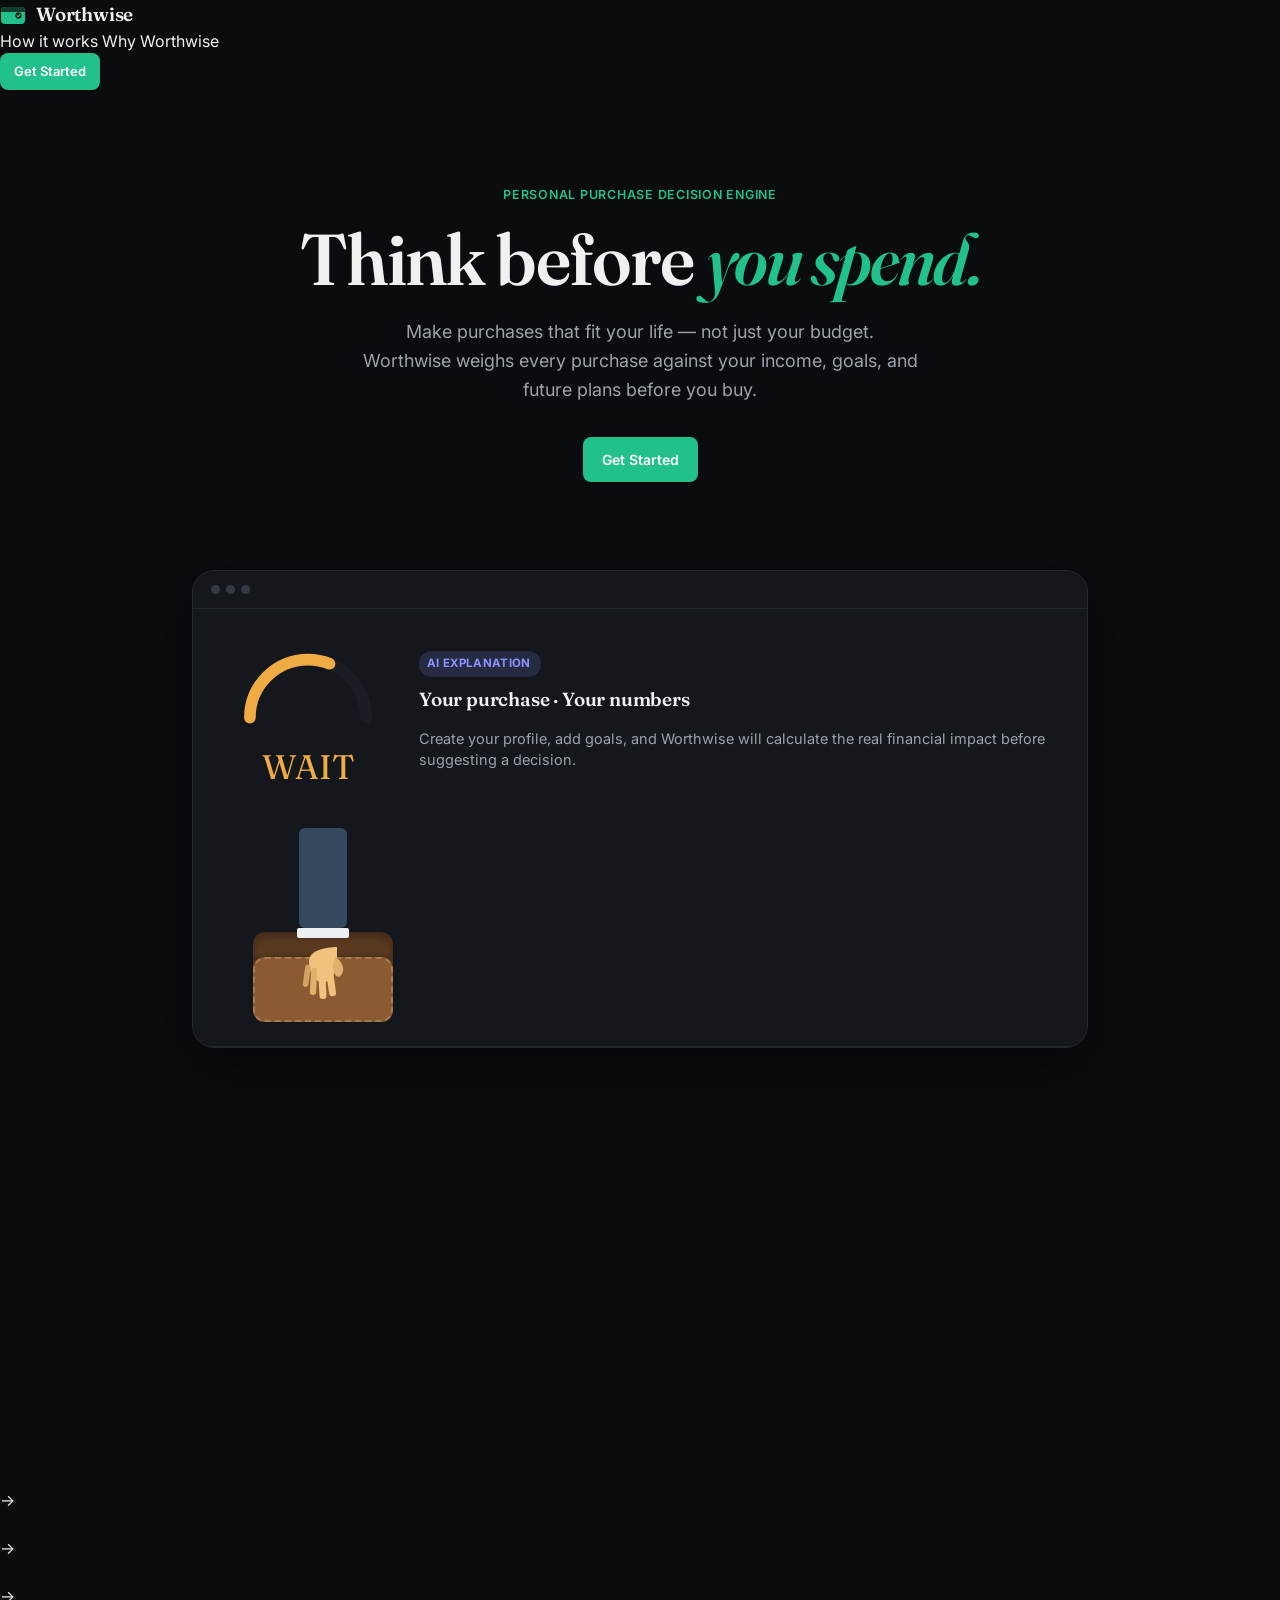
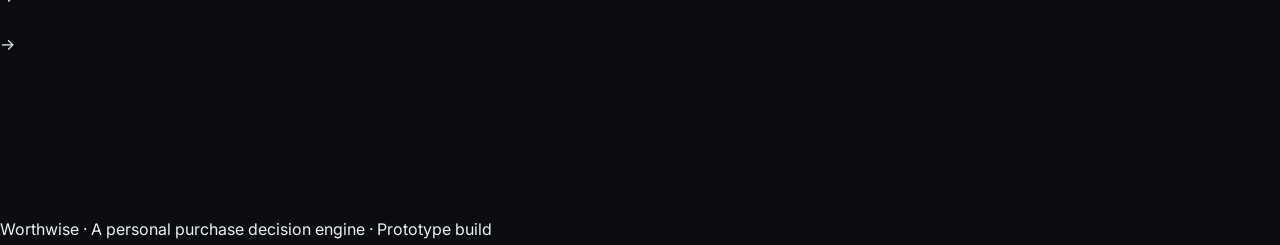
==== src/main/resources/static/index.html @ 76c102cd "Update print statement from 'Hello' to 'Goodbye'" ====
<!DOCTYPE html>
<html lang="en">
<head>
<meta charset="UTF-8">
<meta name="viewport" content="width=device-width, initial-scale=1.0">
<title>Worthwise — Think before you spend.</title>
<link rel="stylesheet" href="styles.css">
</head>
<body>

<!-- ===================== LANDING PAGE ===================== -->
<div id="view-landing">
<div class="aurora-bg"><div class="aurora-blob a1"></div><div class="aurora-blob a2"></div><div class="aurora-blob a3"></div></div>
<div class="landing-nav">
  <div class="logo">
    <svg width="26" height="26" viewBox="0 0 26 26" fill="none">
      <rect x="1" y="6" width="24" height="17" rx="4" fill="#22C08A"/>
      <path d="M1 10.5C1 8.01 3.01 6 5.5 6H21c2.21 0 4 1.79 4 4v1H1v-.5Z" fill="#0F3D2E"/>
      <circle cx="18.5" cy="14.5" r="3.1" fill="#0A0C0F"/>
      <path d="M17 14.6l1.1 1.1 2-2.2" stroke="#22C08A" stroke-width="1.3" stroke-linecap="round" stroke-linejoin="round" fill="none"/>
    </svg>
    <span class="logo-word">Worthwise</span>
  </div>
  <div class="links">
    <a href="javascript:void(0)" data-scroll-target="how">How it works</a>
    <a href="javascript:void(0)" data-scroll-target="value">Why Worthwise</a>
  </div>
  <a href="#/auth" class="btn btn-primary btn-sm btn-get-started">Get Started</a>
</div>

<section class="hero fade-up">
  <div class="eyebrow">Personal Purchase Decision Engine</div>
  <h1>Think before <em>you spend.</em></h1>
  <p class="lead">Make purchases that fit your life — not just your budget. Worthwise weighs every purchase against your income, goals, and future plans before you buy.</p>
  <div class="hero-ctas">
    <a href="#/auth" class="btn btn-primary btn-get-started">Get Started</a>
  </div>
</section>

<div class="hero-visual fade-up">
  <div class="hero-frame">
    <div class="bar"><span class="dot-b"></span><span class="dot-b"></span><span class="dot-b"></span></div>
    <div class="decision-preview">
      <div class="dial-wrap">
        <div id="landing-dial"></div>
        <div class="verdict">WAIT</div>
      </div>
      <div class="meta">
        <span class="badge-ai badge-ai">AI Explanation</span>
        <h3 class="mt-8">Your purchase · Your numbers</h3>
        <p class="muted" style="font-size:14.5px;">Create your profile, add goals, and Worthwise will calculate the real financial impact before suggesting a decision.</p>
      </div>
    </div>

    <!-- ===== Eye-catching wallet/money animation block ===== -->
    <div class="wallet-anim-module">
      <div class="wallet-container">
        <div class="wallet-back"></div>
        <div class="money-note">
          <span class="note-text">₹500</span>
        </div>
        <div class="wallet-front"></div>
      </div>

      <div class="human-arm">
        <div class="sleeve"></div>
        <div class="cuff"></div>
        <svg class="hand-svg" viewBox="0 0 100 100" fill="none" xmlns="http://www.w3.org/2000/svg">
          <path d="M30 10 C30 10, 70 10, 70 30 C70 45, 65 55, 55 60 C45 65, 30 50, 30 30 Z" fill="#f1c27d"/>
          <path d="M32 25 C20 32, 18 45, 26 52 C32 55, 36 45, 36 35 Z" fill="#e0b06c"/>
          <rect x="36" y="42" width="10" height="38" rx="5" fill="#f1c27d" transform="rotate(8 36 42)"/>
          <rect x="47" y="42" width="10" height="42" rx="5" fill="#f1c27d" transform="rotate(3 47 42)"/>
          <rect x="58" y="40" width="9" height="39" rx="4.5" fill="#e0b06c" transform="rotate(-3 58 40)"/>
          <rect x="67" y="36" width="8" height="32" rx="4" fill="#d4a360" transform="rotate(-8 67 36)"/>
        </svg>
      </div>

      <div class="alert-popup popup-stop">
        <h2>Stop! 🛑</h2>
        <p>It can destroy your savings.</p>
      </div>

      <div class="alert-popup popup-allow">
        <h2>Approved! 🎉</h2>
        <p>Yes, you can take it.</p>
      </div>
    </div>

  </div>
</div>

<section class="value-strip" id="value">
  <div class="item reveal">
    <div class="n">Affordability</div>
    <h3>Beyond your bank balance</h3>
    <p>Worthwise checks cash flow, savings buffer, and existing commitments — not just whether the money is sitting in your account today.</p>
  </div>
  <div class="item reveal">
    <div class="n">Goal impact</div>
    <h3>See what a purchase delays</h3>
    <p>Every recommendation shows exactly how a purchase shifts your goal timelines — in months, not vague warnings.</p>
  </div>
  <div class="item reveal">
    <div class="n">Timing</div>
    <h3>Buy now, wait, or skip</h3>
    <p>A clear, explainable verdict — with a simulator to see how waiting, saving more, or a discount changes the outcome.</p>
  </div>
</section>

<section class="flow" id="how">
  <h2 class="reveal">A financial decision workspace</h2>
  <p class="sub reveal">Not a chatbot. Not a spreadsheet. A structured way to reason through a purchase.</p>
  <div class="flow-steps">
    <div class="step reveal"><span class="pill">Can I afford it?</span></div>
    <span class="arrow">→</span>
    <div class="step reveal"><span class="pill">What will it change?</span></div>
    <span class="arrow">→</span>
    <div class="step reveal"><span class="pill">Impact on my goals?</span></div>
    <span class="arrow">→</span>
    <div class="step reveal"><span class="pill">What if I wait?</span></div>
    <span class="arrow">→</span>
    <div class="step reveal"><span class="pill">What should I do?</span></div>
  </div>
</section>

<section class="cta-band">
  <div class="cta-inner reveal">
    <h2>Your next purchase deserves five minutes of thought.</h2>
    <p>Set up your financial profile once — Worthwise handles the analysis every time after.</p>
    <a href="#/auth" class="btn btn-primary btn-get-started">Get Started</a>
  </div>
</section>

<footer class="landing-footer">Worthwise · A personal purchase decision engine · Prototype build</footer>
</div>

<!-- ===================== APP SHELL ===================== -->
<div id="app-views" style="display:none;">

  <div id="mobile-topbar-slot"></div>

  <div class="app-shell">
    <aside class="sidebar" id="sidebar"></aside>

    <main class="main">

      <div class="page" id="view-auth" style="display:none;">
<div class="page-header" style="text-align:center;">
        <div class="eyebrow" style="justify-content:center; display:flex;">Account</div>
        <h1 class="page-title">Welcome to your Worthwise workspace</h1>
        <p class="page-sub">Your profile, goals, and decisions are stored under your account.</p>
      </div>

      <div class="auth-wrap">
        <div class="auth-card fade-up">
          <div class="auth-tabs">
            <div class="auth-tab-slider" id="auth-tab-slider"></div>
            <div class="auth-tab active" data-auth-tab="login" id="tab-login">Login</div>
            <div class="auth-tab" data-auth-tab="register" id="tab-register">Create account</div>
          </div>
          <div class="auth-panels">
            <div class="auth-panel" id="panel-login">
              <h2 class="section-title">Welcome back</h2>
              <p class="section-sub">Sign in to pick up right where you left off.</p>
              <form id="login-form">
                <div class="field"><label>Email</label><input class="input" id="login-email" type="email" required autocomplete="email"></div>
                <div class="field"><label>Password</label><input class="input" id="login-password" type="password" required autocomplete="current-password"></div>
                <button class="btn btn-primary btn-block btn-get-started" type="submit">Login</button>
              </form>
              <p class="muted mt-16" style="text-align:center; font-size:13.5px;">New here? <a href="javascript:void(0)" data-auth-tab="register" style="color:var(--pine); font-weight:600;">Create an account</a></p>
            </div>
            <div class="auth-panel" id="panel-register" hidden>
              <h2 class="section-title">Start fresh</h2>
              <p class="section-sub">Create your profile and add your real numbers.</p>
              <form id="register-form">
                <div class="field"><label>Email</label><input class="input" id="register-email" type="email" required autocomplete="email"></div>
                <div class="field"><label>Password</label><input class="input" id="register-password" type="password" minlength="8" required autocomplete="new-password"></div>
                <button class="btn btn-primary btn-block btn-get-started" type="submit">Create account</button>
              </form>
              <p class="muted mt-16" style="text-align:center; font-size:13.5px;">Already have an account? <a href="javascript:void(0)" data-auth-tab="login" style="color:var(--pine); font-weight:600;">Login</a></p>
            </div>
          </div>
        </div>
      </div>
      <p class="muted mt-16" id="auth-status" style="text-align:center;"></p>
      </div>

      <div class="page" id="view-dashboard">
<div class="page-header flex-between">
        <div>
          <div class="eyebrow">Overview</div>
          <h1 class="page-title fade-up" id="greeting">Good morning</h1>
          <p class="page-sub fade-up">Understand your money. Make better purchase decisions.</p>
        </div>
        <a href="#/analyze" class="btn btn-primary hide-mobile">
          <svg width="15" height="15" viewBox="0 0 24 24" fill="none" stroke="currentColor" stroke-width="2.5" stroke-linecap="round"><path d="M12 5v14M5 12h14"/></svg>
          Analyze a Purchase
        </a>
      </div>

      <!-- Financial Snapshot -->
      <section class="grid grid-4" id="snapshot-grid" style="grid-template-columns:repeat(4,1fr);">
        <!-- injected by dashboard.js -->
      </section>

      <!-- Health + Goal -->
      <section class="grid cols-2 mt-24" style="grid-template-columns: 1.1fr 1fr;">
        <div class="card" id="health-card"></div>
        <div class="card" id="goal-card"></div>
      </section>

      <!-- Decisions + Planned -->
      <section class="grid cols-2 mt-24" style="grid-template-columns: 1.15fr 1fr;">
        <div class="card">
          <div class="flex-between mb-16">
            <div>
              <h2 class="section-title">Recent Decisions</h2>
              <p class="section-sub" style="margin-bottom:0;">Your last few purchase analyses</p>
            </div>
            <a href="#/decisions" class="btn btn-ghost btn-sm">View all →</a>
          </div>
          <div id="recent-decisions"></div>
        </div>

        <div class="card">
          <div class="flex-between mb-16">
            <div>
              <h2 class="section-title">Planned Purchases</h2>
              <p class="section-sub" style="margin-bottom:0;">Saving toward these already</p>
            </div>
          </div>
          <div id="planned-purchases"></div>
        </div>
      </section>
      </div>

      <div class="page" id="view-analyze" style="display:none;">
<div class="page-header" id="flow-header">
        <div class="eyebrow">Analyze a Purchase</div>
        <h1 class="page-title">Before you buy, understand the impact.</h1>
        <p class="page-sub">Two quick steps — Worthwise handles the rest.</p>
      </div>

      <!-- step progress -->
      <div class="step-progress" id="step-progress">
        <div class="sp-item active" data-step="1"><span class="sp-dot">1</span>Product details</div>
        <div class="sp-line"></div>
        <div class="sp-item" data-step="2"><span class="sp-dot">2</span>Personal context</div>
        <div class="sp-line"></div>
        <div class="sp-item" data-step="3"><span class="sp-dot">3</span>Decision</div>
      </div>

      <!-- ===================== STEP 1 ===================== -->
      <section class="step-panel card fade-up" id="step-1">
        <h2 class="section-title">What are you thinking of buying?</h2>
        <p class="section-sub">Tell us the basics — we'll fill in the financial context for you.</p>

        <form id="purchase-form">
          <div class="step-form-grid" style="display:grid; grid-template-columns:1fr 1fr; gap:0 20px;">
            <div class="field">
              <label for="p-name">Product name</label>
              <input class="input" id="p-name" placeholder="e.g. Headphones, course, phone" required>
            </div>
            <div class="field">
              <label for="p-category">Category</label>
              <select class="select" id="p-category">
                <option>Electronics</option>
                <option>Home & Furniture</option>
                <option>Fashion</option>
                <option>Health & Fitness</option>
                <option>Travel</option>
                <option>Education</option>
                <option>Other</option>
              </select>
            </div>
          </div>

          <div class="field">
            <label for="p-price">Price</label>
            <div class="input-prefix"><span>₹</span><input class="input" id="p-price" type="number" min="0" required></div>
          </div>

          <div class="field">
            <label>Purchase type</label>
            <div class="radio-row">
              <div class="radio-pill active" data-type="ONE_TIME">One-time</div>
              <div class="radio-pill" data-type="EMI">EMI</div>
            </div>
          </div>

          <div id="emi-fields" style="display:none;">
            <div class="step-form-grid" style="display:grid; grid-template-columns:1fr 1fr; gap:0 20px;">
              <div class="field">
                <label for="p-emi">Monthly payment</label>
                <div class="input-prefix"><span>₹</span><input class="input" id="p-emi" type="number" min="0"></div>
              </div>
              <div class="field">
                <label for="p-duration">Duration</label>
                <div class="input-prefix" style="position:relative;">
                  <input class="input" id="p-duration" type="number" min="1" style="padding-right:70px;">
                  <span style="left:auto; right:14px;">months</span>
                </div>
              </div>
            </div>
          </div>

          <div class="field">
            <label for="p-reason">Why do you want this?</label>
            <textarea class="input" id="p-reason" placeholder="A sentence or two helps Worthwise weigh the decision"></textarea>
          </div>

          <div class="field">
            <label for="p-url">Product URL <span class="faint">(optional)</span></label>
            <input class="input" id="p-url" placeholder="https://...">
            <div class="hint">Used later to auto-fill price and specs from the retailer.</div>
          </div>

          <button type="submit" class="btn btn-primary" style="margin-top:6px;">Continue →</button>
        </form>
      </section>

      <!-- ===================== STEP 2 ===================== -->
      <section class="step-panel card fade-up" id="step-2" style="display:none;">
        <h2 class="section-title">We'll evaluate this using your current financial profile</h2>
        <p class="section-sub">No need to re-enter anything — here's what Worthwise already knows.</p>

        <div class="profile-recap" id="profile-recap"></div>

        <div class="flex-between mt-24" style="flex-wrap:wrap; gap:12px;">
          <a href="#/profile" class="btn btn-ghost btn-sm">Edit financial profile</a>
          <div style="display:flex; gap:10px;">
            <button class="btn btn-secondary" id="back-to-1">← Back</button>
            <button class="btn btn-primary" id="analyze-btn">Analyze Purchase</button>
          </div>
        </div>
      </section>

      <!-- ===================== LOADING ===================== -->
      <section class="step-panel card fade-up" id="step-loading" style="display:none;">
        <div class="loading-wrap">
          <div class="loading-dial" id="loading-dial"></div>
          <ul class="loading-steps" id="loading-steps">
            <li>Analyzing your financial situation…</li>
            <li>Checking affordability…</li>
            <li>Calculating goal impact…</li>
            <li>Exploring timing…</li>
            <li>Generating recommendation…</li>
          </ul>
        </div>
      </section>

      <!-- ===================== RESULTS ===================== -->
      <section id="step-results" style="display:none;"></section>
      </div>

      <div class="page" id="view-decisions" style="display:none;">
<div class="page-header">
        <div class="eyebrow">My Decisions</div>
        <h1 class="page-title">Every purchase you've weighed</h1>
        <p class="page-sub">Each one is stored so you can revisit the reasoning later.</p>
      </div>

      <div class="decisions-toolbar">
        <div class="filter-pills" id="filter-pills">
          <div class="filter-pill active" data-filter="ALL">All</div>
          <div class="filter-pill" data-filter="BUY">Buy</div>
          <div class="filter-pill" data-filter="WAIT">Wait</div>
          <div class="filter-pill" data-filter="SKIP">Skip</div>
        </div>
        <div class="search-box">
          <svg width="15" height="15" viewBox="0 0 24 24" fill="none" stroke="currentColor" stroke-width="2" stroke-linecap="round"><circle cx="11" cy="11" r="7"/><path d="m21 21-4.3-4.3"/></svg>
          <input class="input" id="search-input" placeholder="Search purchases...">
        </div>
      </div>

      <div class="card" style="padding:0; overflow:hidden;">
        <table class="decisions-table">
          <thead>
            <tr><th>Product</th><th>Price</th><th>Decision</th><th>Date</th></tr>
          </thead>
          <tbody id="decisions-tbody"></tbody>
        </table>
        <div class="decisions-cards" id="decisions-cards" style="padding:12px;"></div>
      </div>

      <div id="empty-slot"></div>

<!-- ===== Decision Detail Modal ===== -->
<div id="detail-modal" class="detail-modal-overlay" style="display:none;">
  <div class="detail-modal">
    <button class="detail-close" id="detail-close" aria-label="Close">✕</button>
    <div id="detail-content"></div>
  </div>
</div>
      </div>

      <div class="page" id="view-goals" style="display:none;">
<div class="page-header">
        <div class="eyebrow">Goals</div>
        <h1 class="page-title">What you're saving toward</h1>
        <p class="page-sub">Worthwise checks every purchase against these before recommending BUY.</p>
      </div>

      <div class="goals-grid" id="goals-grid"></div>
      </div>

      <div class="page" id="view-profile" style="display:none;">
<div class="page-header">
        <div class="eyebrow">Financial Profile</div>
        <h1 class="page-title">The more you tell us, the sharper the advice</h1>
        <p class="page-sub">This data powers every affordability check and goal-impact estimate.</p>
      </div>

      <div class="profile-layout">
        <nav class="profile-nav">
          <a href="javascript:void(0)" data-scroll-target="income-card">Income</a>
          <a href="javascript:void(0)" data-scroll-target="expenses-card">Expenses</a>
          <a href="javascript:void(0)" data-scroll-target="savings-card">Savings</a>
          <a href="javascript:void(0)" data-scroll-target="commitments-card">Commitments</a>
          <a href="javascript:void(0)" data-scroll-target="preferences-card">Preferences</a>
          <a href="javascript:void(0)" data-scroll-target="settings-card" id="settings">Settings</a>
        </nav>

        <div>
          <div class="card profile-section" id="income-card">
            <h2 class="section-title">Income</h2>
            <p class="section-sub">Your regular monthly take-home income.</p>
            <div class="field" style="max-width:280px;">
              <label>Monthly income</label>
              <div class="input-prefix"><span>₹</span><input class="input" id="in-income" type="number"></div>
            </div>
          </div>

          <div class="card profile-section" id="expenses-card">
            <h2 class="section-title">Expenses</h2>
            <p class="section-sub">A rough monthly breakdown helps us estimate your real surplus.</p>
            <div id="expense-fields"></div>
          </div>

          <div class="card profile-section" id="savings-card">
            <h2 class="section-title">Savings</h2>
            <p class="section-sub">What you currently hold in savings or liquid investments.</p>
            <div class="field" style="max-width:280px;">
              <label>Current savings</label>
              <div class="input-prefix"><span>₹</span><input class="input" id="in-savings" type="number"></div>
            </div>
          </div>

          <div class="card profile-section" id="commitments-card">
            <h2 class="section-title">Commitments</h2>
            <p class="section-sub">Loans, EMIs, and subscriptions already reducing your surplus.</p>
            <div id="commitments-list"></div>
            <button class="btn btn-ghost btn-sm mt-16">+ Add commitment</button>
          </div>

          <div class="card profile-section" id="preferences-card">
            <h2 class="section-title">Preferences</h2>
            <p class="section-sub">Tune how conservative Worthwise should be in its recommendations.</p>

            <div class="pref-row">
              <label style="font-weight:600; font-size:14px; display:block; margin-bottom:8px;">Risk tolerance</label>
              <div class="radio-row" id="pref-risk">
                <div class="radio-pill" data-val="LOW">Low</div>
                <div class="radio-pill" data-val="MODERATE">Moderate</div>
                <div class="radio-pill" data-val="HIGH">High</div>
              </div>
            </div>
            <div class="pref-row">
              <label style="font-weight:600; font-size:14px; display:block; margin-bottom:8px;">Saving priority</label>
              <div class="radio-row" id="pref-priority">
                <div class="radio-pill" data-val="GOAL_FIRST">Goal-first</div>
                <div class="radio-pill" data-val="BALANCED">Balanced</div>
                <div class="radio-pill" data-val="FLEXIBLE">Flexible</div>
              </div>
            </div>
            <div class="pref-row" style="margin-bottom:0;">
              <label style="font-weight:600; font-size:14px; display:block; margin-bottom:8px;">Purchase preference</label>
              <div class="radio-row" id="pref-purchase">
                <div class="radio-pill" data-val="VALUE_OVER_BRAND">Value over brand</div>
                <div class="radio-pill" data-val="QUALITY_FIRST">Quality-first</div>
                <div class="radio-pill" data-val="BALANCED">Balanced</div>
              </div>
            </div>
          </div>

          <div class="card profile-section" id="settings-card">
            <h2 class="section-title">Settings</h2>
            <p class="section-sub">Account and notification preferences.</p>
            <div class="commitment-row"><span>Email notifications for new analyses</span><span class="badge badge-buy">On</span></div>
            <div class="commitment-row"><span>Weekly financial health summary</span><span class="badge badge-buy">On</span></div>
            <div class="commitment-row"><span>Currency</span><span class="badge badge-neutral">INR (₹)</span></div>
          </div>

          <div class="save-bar">
            <span class="muted" id="save-status" style="align-self:center; margin-right:auto; font-size:13.5px;"></span>
            <button class="btn btn-secondary" onclick="window.location.reload()">Discard</button>
            <button class="btn btn-primary" id="save-btn">Save Changes</button>
          </div>
        </div>
      </div>
      </div>

    </main>
  </div>
</div>

<script src="app.js"></script>
</body>
</html>
---- src/main/resources/static/styles.css ----
/* ==========================================================================
   Worthwise — Design System
   Palette: pine green (trust/growth) + warm paper background + indigo accent
   Type: Fraunces (display) / Inter (UI) / IBM Plex Mono (numbers, data)
   ========================================================================== */

@import url('https://fonts.googleapis.com/css2?family=Fraunces:opsz,wght@9..144,400;9..144,500;9..144,600;9..144,700&family=Inter:wght@400;500;600;700;800&family=IBM+Plex+Mono:wght@400;500;600&display=swap');

:root{
  /* -- surfaces & ink (dark) -- */
  --bg:            #0A0C0F;
  --bg-raised:     #0F1216;
  --surface:       #14171C;
  --surface-sunk:  #1A1E24;
  --border:        #23272E;
  --border-strong: #343A43;

  --ink:           #EEF1F0;
  --ink-muted:     #9BA3AB;
  --ink-faint:     #656E78;

  /* -- brand -- */
  --pine:          #22C08A;
  --pine-dark:     #0F3D2E;
  --pine-soft:     rgba(34,192,138,0.14);
  --indigo:        #8A93FF;
  --indigo-soft:   rgba(138,147,255,0.16);

  /* -- decision semantics -- */
  --buy:           #2FD196;
  --buy-soft:      rgba(47,209,150,0.14);
  --wait:          #F0AC44;
  --wait-soft:     rgba(240,172,68,0.14);
  --skip:          #F16C63;
  --skip-soft:     rgba(241,108,99,0.14);
  --alt:           #7C93FF;
  --alt-soft:      rgba(124,147,255,0.14);

  /* -- type -- */
  --font-display: 'Fraunces', serif;
  --font-body:    'Inter', -apple-system, BlinkMacSystemFont, sans-serif;
  --font-mono:    'IBM Plex Mono', monospace;

  /* -- shape / motion -- */
  --radius-sm: 8px;
  --radius-md: 14px;
  --radius-lg: 20px;
  --shadow-sm: 0 1px 2px rgba(0,0,0,0.35), 0 1px 1px rgba(0,0,0,0.25);
  --shadow-md: 0 8px 24px rgba(0,0,0,0.45);
  --shadow-lg: 0 20px 60px rgba(0,0,0,0.55);
  --glow-pine: 0 0 0 1px rgba(34,192,138,0.35), 0 0 24px rgba(34,192,138,0.25);
  --ease: cubic-bezier(.4,0,.2,1);

  --sidebar-w: 264px;
}

@media (prefers-reduced-motion: reduce){
  *{ animation-duration: 0.001ms !important; transition-duration: 0.001ms !important; }
}

*, *::before, *::after{ box-sizing: border-box; }
html{ -webkit-text-size-adjust: 100%; color-scheme: dark; }

/* dark scrollbars */
::-webkit-scrollbar{ width:10px; height:10px; }
::-webkit-scrollbar-track{ background: var(--bg); }
::-webkit-scrollbar-thumb{ background: var(--border-strong); border-radius:999px; }
::-webkit-scrollbar-thumb:hover{ background: var(--ink-faint); }
*{ scrollbar-color: var(--border-strong) var(--bg); scrollbar-width: thin; }
body{
  margin: 0;
  font-family: var(--font-body);
  background: var(--bg);
  color: var(--ink);
  -webkit-font-smoothing: antialiased;
  line-height: 1.5;
}
img{ max-width: 100%; display:block; }
a{ color: inherit; text-decoration: none; }
button{ font-family: inherit; }
:focus-visible{ outline: 2px solid var(--indigo); outline-offset: 2px; border-radius: 4px; }

h1,h2,h3,h4{ font-family: var(--font-display); font-weight: 600; margin: 0; letter-spacing: -0.01em; }
.num{ font-family: var(--font-mono); font-variant-numeric: tabular-nums; }

/* ---------------------------------------------------------------- */
/* Logo                                                              */
/* ---------------------------------------------------------------- */
.logo{ display:flex; align-items:center; gap:10px; font-weight:700; font-size:17px; color: var(--pine-dark); }
.logo svg{ flex-shrink:0; }
.logo-word{ font-family: var(--font-display); font-weight:600; font-size:19px; letter-spacing:-0.01em; }

/* ---------------------------------------------------------------- */
/* App shell / sidebar                                               */
/* ---------------------------------------------------------------- */
.app-shell{ display:flex; min-height:100vh; }

.sidebar{
  width: var(--sidebar-w);
  flex-shrink:0;
  background: var(--surface);
  border-right: 1px solid var(--border);
  display:flex; flex-direction:column;
  padding: 22px 16px;
  position: sticky; top:0; height:100vh;
}
.sidebar .logo{ padding: 4px 8px 22px; }
.nav-group{ display:flex; flex-direction:column; gap:2px; margin-top: 6px; }
.nav-link{
  display:flex; align-items:center; gap:12px;
  padding: 10px 12px;
  border-radius: var(--radius-sm);
  color: var(--ink-muted);
  font-size: 14.5px; font-weight: 500;
  transition: background .15s var(--ease), color .15s var(--ease);
}
.nav-link svg{ flex-shrink:0; opacity:.85; }
.nav-link:hover{ background: var(--surface-sunk); color: var(--ink); }
.nav-link.active{ background: var(--pine-soft); color: var(--pine-dark); font-weight:600; }
.nav-link.active svg{ opacity:1; }

.sidebar-cta{
  margin-top: 18px;
  display:flex; align-items:center; justify-content:center; gap:8px;
  background: var(--pine); color:#fff; border:none;
  padding: 11px 14px; border-radius: var(--radius-sm);
  font-weight:600; font-size: 14px; cursor:pointer;
  transition: transform .15s var(--ease), background .15s var(--ease), box-shadow .15s var(--ease);
  box-shadow: var(--shadow-sm);
}
.sidebar-cta:hover{ background: var(--pine-dark); transform: translateY(-1px); box-shadow: var(--shadow-md); }

.sidebar-spacer{ flex:1; }

.health-mini{
  border: 1px solid var(--border);
  border-radius: var(--radius-md);
  padding: 12px 14px;
  margin-bottom: 12px;
}
.health-mini .label{ font-size:11.5px; color: var(--ink-faint); text-transform:uppercase; letter-spacing:.05em; margin-bottom:6px; }
.health-mini .value{ display:flex; align-items:center; gap:8px; font-weight:700; font-size:15px; }
.dot{ width:8px; height:8px; border-radius:50%; background: var(--buy); flex-shrink:0; }

.profile-mini{
  display:flex; align-items:center; gap:10px;
  padding: 8px; border-radius: var(--radius-sm);
  transition: background .15s var(--ease);
}
.profile-mini:hover{ background: var(--surface-sunk); cursor:pointer; }
.avatar{
  width: 34px; height:34px; border-radius:50%;
  background: linear-gradient(135deg, var(--pine), var(--indigo));
  color:#fff; display:flex; align-items:center; justify-content:center;
  font-weight:700; font-size:13px; flex-shrink:0;
}
.profile-mini .pname{ font-size:13.5px; font-weight:600; }
.profile-mini .pemail{ font-size:11.5px; color: var(--ink-faint); }

/* mobile topbar / drawer */
.mobile-topbar{ display:none; }
.drawer-overlay{ display:none; }

/* ---------------------------------------------------------------- */
/* Main content                                                      */
/* ---------------------------------------------------------------- */
.main{ flex:1; min-width:0; }
.page{ max-width: 1180px; margin: 0 auto; padding: 40px 44px 90px; }
.page-header{ margin-bottom: 30px; }
.eyebrow{ font-size:12.5px; font-weight:600; color: var(--pine); text-transform:uppercase; letter-spacing:.06em; margin-bottom:8px; }
.page-title{ font-size: 30px; }
.page-sub{ color: var(--ink-muted); margin-top:6px; font-size: 15px; }

/* ---------------------------------------------------------------- */
/* Buttons                                                           */
/* ---------------------------------------------------------------- */
.btn{
  display:inline-flex; align-items:center; justify-content:center; gap:8px;
  border-radius: var(--radius-sm); border: 1px solid transparent;
  font-weight: 600; font-size: 14px; padding: 11px 18px; cursor:pointer;
  transition: transform .15s var(--ease), background .15s var(--ease), box-shadow .15s var(--ease), border-color .15s var(--ease);
  white-space:nowrap;
}
.btn:active{ transform: scale(.96); }
.btn-primary{
  background: var(--pine); color:#fff; box-shadow: var(--shadow-sm);
  position: relative; overflow: hidden;
}
.btn-primary::before{
  content:''; position:absolute; inset:0;
  background: linear-gradient(115deg, transparent 30%, rgba(255,255,255,.35) 50%, transparent 70%);
  transform: translateX(-120%);
}
.btn-primary:hover::before{ transform: translateX(120%); transition: transform .65s var(--ease); }
.btn-primary:hover{ background: var(--pine-dark); box-shadow: var(--shadow-md), var(--glow-pine); }
.btn-primary:active{ box-shadow: var(--shadow-sm); }
@media (prefers-reduced-motion: reduce){
  .btn-primary::before{ display:none; }
}
.btn-secondary{ background: var(--surface); color: var(--ink); border-color: var(--border-strong); }
.btn-secondary:hover{ background: var(--surface-sunk); }
.btn-ghost{ background:transparent; color: var(--ink-muted); }
.btn-ghost:hover{ background: var(--surface-sunk); color: var(--ink); }
.btn-sm{ padding: 8px 13px; font-size:13px; }
.btn-block{ width:100%; }
.btn[disabled]{ opacity:.5; cursor:not-allowed; }

/* ---------------------------------------------------------------- */
/* Cards                                                             */
/* ---------------------------------------------------------------- */
.card{
  background: var(--surface);
  border: 1px solid var(--border);
  border-radius: var(--radius-lg);
  padding: 22px;
  transition: box-shadow .2s var(--ease), transform .2s var(--ease), border-color .2s var(--ease);
}
.card-hover:hover{ box-shadow: var(--shadow-md); transform: translateY(-2px); border-color: var(--border-strong); }
.card-flat{ box-shadow:none; }

/* ---------------------------------------------------------------- */
/* Badges                                                            */
/* ---------------------------------------------------------------- */
.badge{
  display:inline-flex; align-items:center; gap:6px;
  font-size: 12px; font-weight:700; letter-spacing:.02em;
  padding: 5px 10px; border-radius: 999px;
  text-transform: uppercase;
}
.badge-buy{ background: var(--buy-soft); color: var(--buy); }
.badge-wait{ background: var(--wait-soft); color: var(--wait); }
.badge-skip{ background: var(--skip-soft); color: var(--skip); }
.badge-alt{ background: var(--alt-soft); color: var(--alt); }
.badge-neutral{ background: var(--surface-sunk); color: var(--ink-muted); }

.badge-ai{
  display:inline-flex; align-items:center; gap:6px;
  font-size: 11.5px; font-weight:700; letter-spacing:.03em;
  padding: 4px 10px 4px 8px; border-radius: 999px;
  background: var(--indigo-soft); color: var(--indigo);
  text-transform: uppercase;
}

/* ---------------------------------------------------------------- */
/* Forms                                                             */
/* ---------------------------------------------------------------- */
.field{ margin-bottom: 20px; }
.field label{ display:block; font-size: 13.5px; font-weight:600; margin-bottom:7px; color: var(--ink); }
.field .hint{ font-size:12.5px; color: var(--ink-faint); margin-top:6px; }
.input, .select, textarea.input{
  width:100%; font-family: inherit; font-size: 14.5px; color: var(--ink);
  background: var(--surface); border: 1px solid var(--border-strong);
  border-radius: var(--radius-sm); padding: 12px 14px;
  transition: border-color .15s var(--ease), box-shadow .15s var(--ease);
}
.input:focus, .select:focus, textarea.input:focus{
  outline:none; border-color: var(--pine); box-shadow: 0 0 0 3px var(--pine-soft);
}
textarea.input{ resize: vertical; min-height: 84px; }
.input-prefix{ position:relative; }
.input-prefix span{ position:absolute; left:14px; top:50%; transform:translateY(-50%); color: var(--ink-faint); font-size:14.5px; }
.input-prefix input{ padding-left: 28px; }

.radio-row{ display:flex; gap:10px; }
.radio-pill{
  flex:1; text-align:center; padding: 11px 14px; border-radius: var(--radius-sm);
  border: 1px solid var(--border-strong); font-weight:600; font-size:14px; cursor:pointer;
  transition: all .15s var(--ease); color: var(--ink-muted);
}
.radio-pill.active{ border-color: var(--pine); background: var(--pine-soft); color: var(--pine-dark); }

/* ---------------------------------------------------------------- */
/* Progress bars                                                     */
/* ---------------------------------------------------------------- */
.progress-track{ height:8px; border-radius:999px; background: var(--surface-sunk); overflow:hidden; }
.progress-fill{ height:100%; border-radius:999px; background: linear-gradient(90deg, var(--pine), #1B9E75); width:0; transition: width 1s var(--ease); }

/* ---------------------------------------------------------------- */
/* Misc utility                                                      */
/* ---------------------------------------------------------------- */
.flex{ display:flex; }
.flex-between{ display:flex; align-items:center; justify-content:space-between; }
.grid{ display:grid; gap:18px; }
.muted{ color: var(--ink-muted); }
.faint{ color: var(--ink-faint); }
.mt-8{ margin-top:8px; } .mt-12{ margin-top:12px;} .mt-16{margin-top:16px;} .mt-24{margin-top:24px;} .mt-32{margin-top:32px;}
.mb-8{ margin-bottom:8px; } .mb-16{margin-bottom:16px;} .mb-24{margin-bottom:24px;}
.divider{ height:1px; background: var(--border); border:none; margin: 24px 0; }
.section-title{ font-size:19px; margin-bottom: 4px; }
.section-sub{ color: var(--ink-muted); font-size:14px; margin-bottom:18px; }

.skeleton{
  background: linear-gradient(90deg, var(--surface-sunk) 25%, #262B32 37%, var(--surface-sunk) 63%);
  background-size: 400% 100%;
  animation: shimmer 1.4s ease infinite;
  border-radius: var(--radius-sm);
}
@keyframes shimmer{ 0%{background-position:100% 50%;} 100%{background-position:0 50%;} }

.fade-up{ animation: fadeUp .5s var(--ease) both; }
@keyframes fadeUp{ from{opacity:0; transform: translateY(10px);} to{opacity:1; transform:none;} }

.empty-state{ text-align:center; padding: 50px 20px; color: var(--ink-muted); }
.empty-state svg{ margin-bottom: 14px; opacity: .55; }
.empty-state h3{ font-size:16px; color: var(--ink); margin-bottom:6px; }
.empty-state p{ font-size:14px; max-width:340px; margin:0 auto; }

::selection{ background: var(--pine-soft); color: var(--pine-dark); }
.snapshot-card{
  background: var(--surface); border: 1px solid var(--border); border-radius: var(--radius-lg);
  padding: 20px; transition: box-shadow .2s var(--ease), transform .2s var(--ease);
}
.snapshot-card:hover{ box-shadow: var(--shadow-md); transform: translateY(-2px); }
.snapshot-card .top-row{ display:flex; align-items:center; justify-content:space-between; margin-bottom:14px; }
.snapshot-card .icon-wrap{
  width:36px; height:36px; border-radius:10px; display:flex; align-items:center; justify-content:center;
  background: var(--pine-soft); color: var(--pine-dark);
}
.snapshot-card .title{ font-size:13px; color: var(--ink-muted); font-weight:500; }
.snapshot-card .value{ font-family: var(--font-mono); font-size: 26px; font-weight:600; letter-spacing:-0.01em; }
.snapshot-card .indicator{ font-size:12.5px; margin-top:6px; display:flex; align-items:center; gap:5px; }
.indicator.up{ color: var(--buy); }
.indicator.flat{ color: var(--ink-faint); }
.indicator.down{ color: var(--skip); }

/* Health card */
.health-top{ display:flex; align-items:center; gap:26px; flex-wrap:wrap; }
.health-dial-wrap{ text-align:center; position:relative; flex-shrink:0; }
.health-score-label{ margin-top:-46px; }
.health-score-label .n{ font-family: var(--font-display); font-size:34px; font-weight:600; }
.health-score-label .l{ font-size: 12.5px; color: var(--buy); font-weight:700; text-transform:uppercase; letter-spacing:.04em; }
.health-desc{ flex:1; min-width:220px; color: var(--ink-muted); font-size:14.5px; line-height:1.6; }
.health-metrics{ margin-top: 20px; display:grid; grid-template-columns: 1fr 1fr; gap: 14px 26px; }
.health-metric{ display:flex; align-items:center; justify-content:space-between; font-size:13.5px; padding: 4px 0; border-bottom:1px dashed var(--border); }
.health-metric .m-label{ color: var(--ink-muted); }
.health-metric .m-value{ font-weight:700; }

/* Goal card */
.goal-icon{
  width:38px; height:38px; border-radius:10px; background: var(--pine-soft); color: var(--pine-dark);
  display:flex; align-items:center; justify-content:center; margin-bottom:14px;
}
.goal-amounts{ display:flex; align-items:baseline; gap:6px; margin: 4px 0 10px; }
.goal-amounts .cur{ font-family: var(--font-mono); font-size:22px; font-weight:700; }
.goal-amounts .sep{ color: var(--ink-faint); }
.goal-amounts .tgt{ font-family: var(--font-mono); color: var(--ink-muted); font-size:15px; }
.goal-meta-row{ display:flex; justify-content:space-between; font-size:13px; color: var(--ink-muted); margin-top:10px; }
.goal-meta-row strong{ color: var(--ink); }

/* Decisions list */
.decision-row{
  display:flex; align-items:center; gap:14px; padding: 13px 8px; border-radius: var(--radius-sm);
  cursor:pointer; transition: background .15s var(--ease);
  border-bottom: 1px solid var(--border);
}
.decision-row:last-child{ border-bottom:none; }
.decision-row:hover{ background: var(--surface-sunk); }
.decision-row .cat-icon{
  width:38px; height:38px; border-radius:10px; flex-shrink:0;
  display:flex; align-items:center; justify-content:center; background: var(--surface-sunk); color: var(--ink-muted);
}
.decision-row .d-main{ flex:1; min-width:0; }
.decision-row .d-name{ font-weight:600; font-size:14.5px; }
.decision-row .d-meta{ font-size:12.5px; color: var(--ink-faint); margin-top:2px; }
.decision-row .d-right{ text-align:right; flex-shrink:0; }
.decision-row .d-price{ font-family: var(--font-mono); font-weight:600; font-size:14px; }

/* Planned purchases */
.planned-row{ padding: 14px 8px; border-bottom: 1px solid var(--border); }
.planned-row:last-child{ border-bottom:none; }
.planned-top{ display:flex; justify-content:space-between; margin-bottom:8px; }
.planned-top .p-name{ font-weight:600; font-size:14.5px; }
.planned-top .p-price{ font-family: var(--font-mono); font-size:13.5px; color: var(--ink-muted); }
.planned-foot{ display:flex; justify-content:space-between; font-size:12px; color: var(--ink-faint); margin-top:6px; }

@media (min-width: 901px){
  .hide-desktop{ display:none; }
}
@media (max-width: 900px){
  .hide-mobile{ display:none; }
}
/* ---- step progress ---- */
.step-progress{ display:flex; align-items:center; gap:10px; margin-bottom:28px; }
.sp-item{ display:flex; align-items:center; gap:9px; font-size:13.5px; font-weight:600; color: var(--ink-faint); }
.sp-item.active, .sp-item.done{ color: var(--ink); }
.sp-dot{
  width:24px; height:24px; border-radius:50%; display:flex; align-items:center; justify-content:center;
  font-size:12px; background: var(--surface-sunk); color: var(--ink-faint); border: 1px solid var(--border);
  transition: all .2s var(--ease);
}
.sp-item.active .sp-dot{ background: var(--pine); color:#fff; border-color: var(--pine); }
.sp-item.done .sp-dot{ background: var(--pine-soft); color: var(--pine-dark); border-color: var(--pine-soft); }
.sp-line{ width:36px; height:1px; background: var(--border); }

/* ---- step 2 recap ---- */
.profile-recap{ margin-top: 14px; }
.recap-row{ display:flex; justify-content:space-between; padding: 12px 4px; border-bottom: 1px dashed var(--border); font-size:14.5px; }
.recap-row:last-child{ border-bottom:none; }
.recap-row .r-label{ color: var(--ink-muted); }
.recap-row .r-value{ font-weight:700; font-family: var(--font-mono); }

/* ---- loading ---- */
.loading-wrap{ text-align:center; padding: 30px 10px 10px; }
.loading-dial{ display:flex; justify-content:center; margin-bottom: 20px; }
.loading-steps{ list-style:none; padding:0; margin:0 auto; max-width:340px; text-align:left; }
.loading-steps li{
  padding: 10px 0 10px 30px; position:relative; color: var(--ink-faint); font-size:14.5px;
  transition: color .25s var(--ease);
}
.loading-steps li::before{
  content:''; position:absolute; left:0; top:13px; width:16px; height:16px; border-radius:50%;
  border: 2px solid var(--border-strong);
}
.loading-steps li.active{ color: var(--ink); font-weight:600; }
.loading-steps li.active::before{ border-color: var(--pine); border-top-color: transparent; animation: spin .8s linear infinite; }
.loading-steps li.done{ color: var(--ink-muted); }
.loading-steps li.done::before{ border-color: var(--buy); background: var(--buy); }
.loahtml{ -webkit-text-size-adjust: 100%; color-scheme: dark; }

/* dark scrollbars */
::-webkit-scrollbar{ width:10px; height:10px; }
::-webkit-scrollbar-track{ background: var(--bg); }
::-webkit-scrollbar-thumb{ background: var(--border-strong); border-radius:999px; }
::-webkit-scrollbar-thumb:hover{ background: var(--ink-faint); }
*{ scrollbar-color: var(--border-strong) var(--bg); scrollbar-width: thin; }
body{
  margin: 0;
  font-family: var(--font-body);
  background: var(--bg);
  color: var(--ink);
  -webkit-font-smoothing: antialiased;
  line-height: 1.5;
}
img{ max-width: 100%; display:block; }
a{ color: inherit; text-decoration: none; }
button{ font-family: inherit; }
:focus-visible{ outline: 2px solid var(--indigo); outline-offset: 2px; border-radius: 4px; }

h1,h2,h3,h4{ font-family: var(--font-display); font-weight: 600; margin: 0; letter-spacing: -0.01em; }
.num{ font-family: var(--font-mono); font-variant-numeric: tabular-nums; }

/* ---------------------------------------------------------------- */
/* Logo                                                              */
/* ---------------------------------------------------------------- */
.logo{ display:flex; align-items:center; gap:10px; font-weight:700; font-size:17px; color: var(--pine-dark); }
.logo svg{ flex-shrink:0; }
.logo-word{ font-family: var(--font-display); font-weight:600; font-size:19px; letter-spacing:-0.01em; }

/* ---------------------------------------------------------------- */
/* App shell / sidebar                                               */
/* ---------------------------------------------------------------- */
.app-shell{ display:flex; min-height:100vh; }

.sidebar{
  width: var(--sidebar-w);
  flex-shrink:0;
  background: var(--surface);
  border-right: 1px solid var(--border);
  display:flex; flex-direction:column;
  padding: 22px 16px;
  position: sticky; top:0; height:100vh;
}
.sidebar .logo{ padding: 4px 8px 22px; }
.nav-group{ display:flex; flex-direction:column; gap:2px; margin-top: 6px; }
.nav-link{
  display:flex; align-items:center; gap:12px;
  padding: 10px 12px;
  border-radius: var(--radius-sm);
  color: var(--ink-muted);
  font-size: 14.5px; font-weight: 500;
  transition: background .15s var(--ease), color .15s var(--ease);
}
.nav-link svg{ flex-shrink:0; opacity:.85; }
.nav-link:hover{ background: var(--surface-sunk); color: var(--ink); }
.nav-link.active{ background: var(--pine-soft); color: var(--pine-dark); font-weight:600; }
.nav-link.active svg{ opacity:1; }

.sidebar-cta{
  margin-top: 18px;
  display:flex; align-items:center; justify-content:center; gap:8px;
  background: var(--pine); color:#fff; border:none;
  padding: 11px 14px; border-radius: var(--radius-sm);
  font-weight:600; font-size: 14px; cursor:pointer;
  transition: transform .15s var(--ease), background .15s var(--ease), box-shadow .15s var(--ease);
  box-shadow: var(--shadow-sm);
}
.sidebar-cta:hover{ background: var(--pine-dark); transform: translateY(-1px); box-shadow: var(--shadow-md); }

.sidebar-spacer{ flex:1; }

.health-mini{
  border: 1px solid var(--border);
  border-radius: var(--radius-md);
  padding: 12px 14px;
  margin-bottom: 12px;
}
.health-mini .label{ font-size:11.5px; color: var(--ink-faint); text-transform:uppercase; letter-spacing:.05em; margin-bottom:6px; }
.health-mini .value{ display:flex; align-items:center; gap:8px; font-weight:700; font-size:15px; }
.dot{ width:8px; height:8px; border-radius:50%; background: var(--buy); flex-shrink:0; }

.profile-mini{
  display:flex; align-items:center; gap:10px;
  padding: 8px; border-radius: var(--radius-sm);
  transition: background .15s var(--ease);
}
.profile-mini:hover{ background: var(--surface-sunk); cursor:pointer; }
.avatar{
  width: 34px; height:34px; border-radius:50%;
  background: linear-gradient(135deg, var(--pine), var(--indigo));
  color:#fff; display:flex; align-items:center; justify-content:center;
  font-weight:700; font-size:13px; flex-shrink:0;
}
.profile-mini .pname{ font-size:13.5px; font-weight:600; }
.profile-mini .pemail{ font-size:11.5px; color: var(--ink-faint); }

/* mobile topbar / bottom nav */
.mobile-topbar{ display:none; }
.bottom-nav{ display:none; }

/* ---------------------------------------------------------------- */
/* Main content                                                      */
/* ---------------------------------------------------------------- */
.main{ flex:1; min-width:0; }
.page{ max-width: 1180px; margin: 0 auto; padding: 40px 44px 90px; }
.page-header{ margin-bottom: 30px; }
.eyebrow{ font-size:12.5px; font-weight:600; color: var(--pine); text-transform:uppercase; letter-spacing:.06em; margin-bottom:8px; }
.page-title{ font-size: 30px; }
.page-sub{ color: var(--ink-muted); margin-top:6px; font-size: 15px; }

/* ---------------------------------------------------------------- */
/* Buttons                                                           */
/* ---------------------------------------------------------------- */
.btn{
  display:inline-flex; align-items:center; justify-content:center; gap:8px;
  border-radius: var(--radius-sm); border: 1px solid transparent;
  font-weight: 600; font-size: 14px; padding: 11px 18px; cursor:pointer;
  transition: transform .15s var(--ease), background .15s var(--ease), box-shadow .15s var(--ease), border-color .15s var(--ease);
  white-space:nowrap;
}
.btn:active{ transform: scale(.96); }
.btn-primary{
  background: var(--pine); color:#fff; box-shadow: var(--shadow-sm);
  position: relative; overflow: hidden;
}
.btn-primary::before{
  content:''; position:absolute; inset:0;
  background: linear-gradient(115deg, transparent 30%, rgba(255,255,255,.35) 50%, transparent 70%);
  transform: translateX(-120%);
}
.btn-primary:hover::before{ transform: translateX(120%); transition: transform .65s var(--ease); }
.btn-primary:hover{ background: var(--pine-dark); box-shadow: var(--shadow-md), var(--glow-pine); }
.btn-primary:active{ box-shadow: var(--shadow-sm); }
@media (prefers-reduced-motion: reduce){
  .btn-primary::before{ display:none; }
}
.btn-secondary{ background: var(--surface); color: var(--ink); border-color: var(--border-strong); }
.btn-secondary:hover{ background: var(--surface-sunk); }
.btn-ghost{ background:transparent; color: var(--ink-muted); }
.btn-ghost:hover{ background: var(--surface-sunk); color: var(--ink); }
.btn-sm{ padding: 8px 13px; font-size:13px; }
.btn-block{ width:100%; }
.btn[disabled]{ opacity:.5; cursor:not-allowed; }

/* ---------------------------------------------------------------- */
/* Cards                                                             */
/* ---------------------------------------------------------------- */
.card{
  background: var(--surface);
  border: 1px solid var(--border);
  border-radius: var(--radius-lg);
  padding: 22px;
  transition: box-shadow .2s var(--ease), transform .2s var(--ease), border-color .2s var(--ease);
}
.card-hover:hover{ box-shadow: var(--shadow-md); transform: translateY(-2px); border-color: var(--border-strong); }
.card-flat{ box-shadow:none; }

/* ---------------------------------------------------------------- */
/* Badges                                                            */
/* ---------------------------------------------------------------- */
.badge{
  display:inline-flex; align-items:center; gap:6px;
  font-size: 12px; font-weight:700; letter-spacing:.02em;
  padding: 5px 10px; border-radius: 999px;
  text-transform: uppercase;
}
.badge-buy{ background: var(--buy-soft); color: var(--buy); }
.badge-wait{ background: var(--wait-soft); color: var(--wait); }
.badge-skip{ background: var(--skip-soft); color: var(--skip); }
.badge-alt{ background: var(--alt-soft); color: var(--alt); }
.badge-neutral{ background: var(--surface-sunk); color: var(--ink-muted); }

.badge-ai{
  display:inline-flex; align-items:center; gap:6px;
  font-size: 11.5px; font-weight:700; letter-spacing:.03em;
  padding: 4px 10px 4px 8px; border-radius: 999px;
  background: var(--indigo-soft); color: var(--indigo);
  text-transform: uppercase;
}

/* ---------------------------------------------------------------- */
/* Forms                                                             */
/* ---------------------------------------------------------------- */
.field{ margin-bottom: 20px; }
.field label{ display:block; font-size: 13.5px; font-weight:600; margin-bottom:7px; color: var(--ink); }
.field .hint{ font-size:12.5px; color: var(--ink-faint); margin-top:6px; }
.input, .select, textarea.input{
  width:100%; font-family: inherit; font-size: 14.5px; color: var(--ink);
  background: var(--surface); border: 1px solid var(--border-strong);
  border-radius: var(--radius-sm); padding: 12px 14px;
  transition: border-color .15s var(--ease), box-shadow .15s var(--ease);
}
.input:focus, .select:focus, textarea.input:focus{
  outline:none; border-color: var(--pine); box-shadow: 0 0 0 3px var(--pine-soft);
}
textarea.input{ resize: vertical; min-height: 84px; }
.input-prefix{ position:relative; }
.input-prefix span{ position:absolute; left:14px; top:50%; transform:translateY(-50%); color: var(--ink-faint); font-size:14.5px; }
.input-prefix input{ padding-left: 28px; }

.radio-row{ display:flex; gap:10px; }
.radio-pill{
  flex:1; text-align:center; padding: 11px 14px; border-radius: var(--radius-sm);
  border: 1px solid var(--border-strong); font-weight:600; font-size:14px; cursor:pointer;
  transition: all .15s var(--ease); color: var(--ink-muted);
}
.radio-pill.active{ border-color: var(--pine); background: var(--pine-soft); color: var(--pine-dark); }

/* ---------------------------------------------------------------- */
/* Progress bars                                                     */
/* ---------------------------------------------------------------- */
.progress-track{ height:8px; border-radius:999px; background: var(--surface-sunk); overflow:hidden; }
.progress-fill{ height:100%; border-radius:999px; background: linear-gradient(90deg, var(--pine), #1B9E75); width:0; transition: width 1s var(--ease); }

/* ---------------------------------------------------------------- */
/* Misc utility                                                      */
/* ---------------------------------------------------------------- */
.flex{ display:flex; }
.flex-between{ display:flex; align-items:center; justify-content:space-between; }
.grid{ display:grid; gap:18px; }
.muted{ color: var(--ink-muted); }
.faint{ color: var(--ink-faint); }
.mt-8{ margin-top:8px; } .mt-12{ margin-top:12px;} .mt-16{margin-top:16px;} .mt-24{margin-top:24px;} .mt-32{margin-top:32px;}
.mb-8{ margin-bottom:8px; } .mb-16{margin-bottom:16px;} .mb-24{margin-bottom:24px;}
.divider{ height:1px; background: var(--border); border:none; margin: 24px 0; }
.section-title{ font-size:19px; margin-bottom: 4px; }
.section-sub{ color: var(--ink-muted); font-size:14px; margin-bottom:18px; }

.skeleton{
  background: linear-gradient(90deg, var(--surface-sunk) 25%, #262B32 37%, var(--surface-sunk) 63%);
  background-size: 400% 100%;
  animation: shimmer 1.4s ease infinite;
  border-radius: var(--radius-sm);
}
@keyframes shimmer{ 0%{background-position:100% 50%;} 100%{background-position:0 50%;} }

.fade-up{ animation: fadeUp .5s var(--ease) both; }
@keyframes fadeUp{ from{opacity:0; transform: translateY(10px);} to{opacity:1; transform:none;} }

.empty-state{ text-align:center; padding: 50px 20px; color: var(--ink-muted); }
.empty-state svg{ margin-bottom: 14px; opacity: .55; }
.empty-state h3{ font-size:16px; color: var(--ink); margin-bottom:6px; }
.empty-state p{ font-size:14px; max-width:340px; margin:0 auto; }

::selection{ background: var(--pine-soft); color: var(--pine-dark); }
.snapshot-card{
  background: var(--surface); border: 1px solid var(--border); border-radius: var(--radius-lg);
  padding: 20px; transition: box-shadow .2s var(--ease), transform .2s var(--ease);
}
.snapshot-card:hover{ box-shadow: var(--shadow-md); transform: translateY(-2px); }
.snapshot-card .top-row{ display:flex; align-items:center; justify-content:space-between; margin-bottom:14px; }
.snapshot-card .icon-wrap{
  width:36px; height:36px; border-radius:10px; display:flex; align-items:center; justify-content:center;
  background: var(--pine-soft); color: var(--pine-dark);
}
.snapshot-card .title{ font-size:13px; color: var(--ink-muted); font-weight:500; }
.snapshot-card .value{ font-family: var(--font-mono); font-size: 26px; font-weight:600; letter-spacing:-0.01em; }
.snapshot-card .indicator{ font-size:12.5px; margin-top:6px; display:flex; align-items:center; gap:5px; }
.indicator.up{ color: var(--buy); }
.indicator.flat{ color: var(--ink-faint); }
.indicator.down{ color: var(--skip); }

/* Health card */
.health-top{ display:flex; align-items:center; gap:26px; flex-wrap:wrap; }
.health-dial-wrap{ text-align:center; position:relative; flex-shrink:0; }
.health-score-label{ margin-top:-46px; }
.health-score-label .n{ font-family: var(--font-display); font-size:34px; font-weight:600; }
.health-score-label .l{ font-size: 12.5px; color: var(--buy); font-weight:700; text-transform:uppercase; letter-spacing:.04em; }
.health-desc{ flex:1; min-width:220px; color: var(--ink-muted); font-size:14.5px; line-height:1.6; }
.health-metrics{ margin-top: 20px; display:grid; grid-template-columns: 1fr 1fr; gap: 14px 26px; }
.health-metric{ display:flex; align-items:center; justify-content:space-between; font-size:13.5px; padding: 4px 0; border-bottom:1px dashed var(--border); }
.health-metric .m-label{ color: var(--ink-muted); }
.health-metric .m-value{ font-weight:700; }

/* Goal card */
.goal-icon{
  width:38px; height:38px; border-radius:10px; background: var(--pine-soft); color: var(--pine-dark);
  display:flex; align-items:center; justify-content:center; margin-bottom:14px;
}
.goal-amounts{ display:flex; align-items:baseline; gap:6px; margin: 4px 0 10px; }
.goal-amounts .cur{ font-family: var(--font-mono); font-size:22px; font-weight:700; }
.goal-amounts .sep{ color: var(--ink-faint); }
.goal-amounts .tgt{ font-family: var(--font-mono); color: var(--ink-muted); font-size:15px; }
.goal-meta-row{ display:flex; justify-content:space-between; font-size:13px; color: var(--ink-muted); margin-top:10px; }
.goal-meta-row strong{ color: var(--ink); }

/* Decisions list */
.decision-row{
  display:flex; align-items:center; gap:14px; padding: 13px 8px; border-radius: var(--radius-sm);
  cursor:pointer; transition: background .15s var(--ease);
  border-bottom: 1px solid var(--border);
}
.decision-row:last-child{ border-bottom:none; }
.decision-row:hover{ background: var(--surface-sunk); }
.decision-row .cat-icon{
  width:38px; height:38px; border-radius:10px; flex-shrink:0;
  display:flex; align-items:center; justify-content:center; background: var(--surface-sunk); color: var(--ink-muted);
}
.decision-row .d-main{ flex:1; min-width:0; }
.decision-row .d-name{ font-weight:600; font-size:14.5px; }
.decision-row .d-meta{ font-size:12.5px; color: var(--ink-faint); margin-top:2px; }
.decision-row .d-right{ text-align:right; flex-shrink:0; }
.decision-row .d-price{ font-family: var(--font-mono); font-weight:600; font-size:14px; }

/* Planned purchases */
.planned-row{ padding: 14px 8px; border-bottom: 1px solid var(--border); }
.planned-row:last-child{ border-bottom:none; }
.planned-top{ display:flex; justify-content:space-between; margin-bottom:8px; }
.planned-top .p-name{ font-weight:600; font-size:14.5px; }
.planned-top .p-price{ font-family: var(--font-mono); font-size:13.5px; color: var(--ink-muted); }
.planned-foot{ display:flex; justify-content:space-between; font-size:12px; color: var(--ink-faint); margin-top:6px; }

@media (min-width: 901px){
  .hide-desktop{ display:none; }
}
@media (max-width: 900px){
  .hide-mobile{ display:none; }
}
/* ---- step progress ---- */
.step-progress{ display:flex; align-items:center; gap:10px; margin-bottom:28px; }
.sp-item{ display:flex; align-items:center; gap:9px; font-size:13.5px; font-weight:600; color: var(--ink-faint); }
.sp-item.active, .sp-item.done{ color: var(--ink); }
.sp-dot{
  width:24px; height:24px; border-radius:50%; display:flex; align-items:center; justify-content:center;
  font-size:12px; background: var(--surface-sunk); color: var(--ink-faint); border: 1px solid var(--border);
  transition: all .2s var(--ease);
}
.sp-item.active .sp-dot{ background: var(--pine); color:#fff; border-color: var(--pine); }
.sp-item.done .sp-dot{ background: var(--pine-soft); color: var(--pine-dark); border-color: var(--pine-soft); }
.sp-line{ width:36px; height:1px; background: var(--border); }

/* ---- step 2 recap ---- */
.profile-recap{ margin-top: 14px; }
.recap-row{ display:flex; justify-content:space-between; padding: 12px 4px; border-bottom: 1px dashed var(--border); font-size:14.5px; }
.recap-row:last-child{ border-bottom:none; }
.recap-row .r-label{ color: var(--ink-muted); }
.recap-row .r-value{ font-weight:700; font-family: var(--font-mono); }

/* ---- loading ---- */
.loading-wrap{ text-align:center; padding: 30px 10px 10px; }
.loading-dial{ display:flex; justify-content:center; margin-bottom: 20px; }
.loading-steps{ list-style:none; padding:0; margin:0 auto; max-width:340px; text-align:left; }
.loading-steps li{
  padding: 10px 0 10px 30px; position:relative; color: var(--ink-faint); font-size:14.5px;
  transition: color .25s var(--ease);
}
.loading-steps li::before{
  content:''; position:absolute; left:0; top:13px; width:16px; height:16px; border-radius:50%;
  border: 2px solid var(--border-strong);
}
.loading-steps li.active{ color: var(--ink); font-weight:600; }
.loading-steps li.active::before{ border-color: var(--pine); border-top-color: transparent; animation: spin .8s linear infinite; }
.loading-steps li.done{ color: var(--ink-muted); }
.loading-steps li.done::before{ border-color: var(--buy); background: var(--buy); }
.loa
  --radius-sm: 8px;
  --radius-md: 14px;
  --radius-lg: 20px;
  --shadow-sm: 0 1px 2px rgba(0,0,0,0.35), 0 1px 1px rgba(0,0,0,0.25);
  --shadow-md: 0 8px 24px rgba(0,0,0,0.45);
  --shadow-lg: 0 20px 60px rgba(0,0,0,0.55);
  --glow-pine: 0 0 0 1px rgba(34,192,138,0.35), 0 0 24px rgba(34,192,138,0.25);
  --ease: cubic-bezier(.4,0,.2,1);

  --sidebar-w: 264px;
  --max-w: 1180px;
}

@media (prefers-reduced-motion: reduce){
  *{ animation-duration: 0.001ms !important; transition-duration: 0.001ms !important; }
}

*, *::before, *::after{ box-sizing: border-box; }
html{ -webkit-text-size-adjust: 100%; color-scheme: dark; }
::-webkit-scrollbar{ width:10px; height:10px; }
::-webkit-scrollbar-track{ background: var(--bg); }
::-webkit-scrollbar-thumb{ background: var(--border-strong); border-radius:999px; }
::-webkit-scrollbar-thumb:hover{ background: var(--ink-faint); }
*{ scrollbar-color: var(--border-strong) var(--bg); scrollbar-width: thin; }
body{
  margin: 0;
  font-family: var(--font-body);
  background: var(--bg);
  color: var(--ink);
  -webkit-font-smoothing: antialiased;
  line-height: 1.5;
}
img{ max-width: 100%; display:block; }
a{ color: inherit; text-decoration: none; }
button{ font-family: inherit; }
:focus-visible{ outline: 2px solid var(--indigo); outline-offset: 2px; border-radius: 4px; }

h1,h2,h3,h4{ font-family: var(--font-display); font-weight: 600; margin: 0; letter-spacing: -0.01em; }
.num{ font-family: var(--font-mono); font-variant-numeric: tabular-nums; }
.view[hidden]{ display:none !important; }
.link-pine{ color: var(--pine); font-weight: 600; }

/* ----------------------------------------------------------------
   Logo
   ---------------------------------------------------------------- */
.logo{ display:flex; align-items:center; gap:10px; font-weight:700; font-size:17px; color: var(--ink); }
.logo svg{ flex-shrink:0; }
.logo-word{ font-family: var(--font-display); font-weight:600; font-size:19px; letter-spacing:-0.01em; }

/* ================================================================
   PUBLIC LANDING
   ================================================================ */
#view-landing{ background: var(--bg); }

/* ---- site nav ---- */
.site-nav{
  position: sticky; top: 0; z-index: 50;
  background: rgba(10,12,15,0.82);
  -webkit-backdrop-filter: blur(14px) saturate(140%);
  backdrop-filter: blur(14px) saturate(140%);
  border-bottom: 1px solid var(--border);
}
.nav-inner{
  max-width: var(--max-w); margin: 0 auto;
  display: flex; align-items: center; justify-content: space-between;
  padding: 14px 32px; gap: 24px;
}
.nav-links{ display: flex; align-items: center; gap: 30px; margin-left: auto; }
.nav-links a{
  font-size: 14px; font-weight: 500; color: var(--ink-muted);
  padding: 6px 0; position: relative; transition: color .18s var(--ease);
}
.nav-links a::after{
  content:''; position:absolute; left:0; right:0; bottom:0; height:1px;
  background: var(--pine); transform: scaleX(0); transform-origin: left;
  transition: transform .22s var(--ease);
}
.nav-links a:hover{ color: var(--ink); }
.nav-links a:hover::after{ transform: scaleX(1); }
.nav-actions{ display: flex; align-items: center; gap: 8px; }

/* ---- hero ---- */
.hero{
  max-width: 900px; margin: 0 auto;
  padding: 96px 32px 40px; text-align: center;
}
.hero .eyebrow{ justify-content: center; display: flex; }
.hero h1{
  font-size: clamp(42px, 6vw, 72px);
  line-height: 1.02; letter-spacing: -0.025em;
  margin: 18px 0 22px;
}
.hero h1 em{
  font-style: italic; color: var(--pine);
  font-variation-settings: 'opsz' 144;
}
.hero .lead{
  font-size: 18px; line-height: 1.6; color: var(--ink-muted);
  max-width: 560px; margin: 0 auto 32px;
}
.hero-ctas{ display: flex; gap: 12px; justify-content: center; flex-wrap: wrap; }
.btn-lg{ padding: 14px 22px; font-size: 15px; }

/* ---- hero visual frame ---- */
.hero-visual{ max-width: 960px; margin: 48px auto 0; padding: 0 32px; }
.hero-frame{
  background: var(--surface); border: 1px solid var(--border);
  border-radius: 22px; box-shadow: var(--shadow-lg);
  overflow: hidden; display: flex; flex-direction: column;
}
.hero-frame .bar{ display:flex; gap:6px; padding: 14px 18px; border-bottom:1px solid var(--border); }
.hero-frame .dot-b{ width:9px;height:9px;border-radius:50%; background: var(--border-strong); }

.decision-preview{ display:flex; align-items:center; gap:36px; padding: 34px 40px; flex-wrap:wrap; }
.decision-preview .dial-wrap{ text-align:center; position:relative; }
.decision-preview .verdict{
  font-family: var(--font-display); font-size:34px; color: var(--wait);
  opacity:0;
}
.decision-preview .verdict.verdict-reveal{
  animation: verdictPunchIn .6s cubic-bezier(.34,1.56,.64,1) .9s forwards;
}
@keyframes verdictPunchIn{
  0%   { opacity:0; transform: scale(.55); }
  70%  { opacity:1; transform: scale(1.08); }
  100% { opacity:1; transform: scale(1); }
}
.decision-preview .meta{ flex:1; min-width:220px; }
.decision-preview .meta h3{ font-size:19px; margin-bottom:6px; }

/* ---- section shell ---- */
.section-head{ max-width: var(--max-w); margin: 0 auto 40px; padding: 0 32px; }
.section-head h2{
  font-size: clamp(28px, 3.6vw, 40px); line-height: 1.1;
  letter-spacing: -0.02em; max-width: 720px;
}
.section-sub{ color: var(--ink-muted); font-size: 16px; max-width: 640px; margin-top: 12px; }

/* ---- how it works ---- */
.how{ max-width: var(--max-w); margin: 120px auto 0; padding: 0 32px; }
.how-rail{
  list-style: none; margin: 0; padding: 0;
  display: grid; grid-template-columns: repeat(4, 1fr);
  gap: 20px; counter-reset: step;
}
.how-step{
  position: relative; padding: 24px 22px 26px;
  border: 1px solid var(--border); border-radius: var(--radius-lg);
  background: var(--surface);
  transition: border-color .2s var(--ease), transform .2s var(--ease);
}
.how-step:hover{ border-color: var(--border-strong); transform: translateY(-2px); }
.how-step .step-icon{
  display:inline-flex; align-items:center; justify-content:center;
  width: 42px; height: 42px; border-radius: 12px; margin-bottom: 18px;
}
.how-step .step-icon svg{ width: 22px; height: 22px; }
.step-icon.icon-track    { background: var(--pine-soft);   color: var(--pine); }
.step-icon.icon-understand{ background: var(--indigo-soft); color: var(--indigo); }
.step-icon.icon-plan     { background: var(--wait-soft);   color: var(--wait); }
.step-icon.icon-improve  { background: var(--buy-soft);    color: var(--buy); }
.how-step .step-num{
  position:absolute; top: 24px; right: 22px;
  font-family: var(--font-mono); font-size: 12px; color: var(--ink-faint);
  letter-spacing: .06em;
}
.how-step h3{ font-size: 19px; margin-bottom: 8px; }
.how-step p{ font-size: 14.5px; color: var(--ink-muted); margin: 0; line-height: 1.55; }
.how-step p strong{ color: var(--ink); }

/* ---- features ---- */
.features{ max-width: var(--max-w); margin: 140px auto 0; padding: 0 32px; }
.features-grid{ display:grid; grid-template-columns: repeat(3, 1fr); gap: 18px; }
.feature-card{
  background: var(--surface); border: 1px solid var(--border);
  border-radius: var(--radius-lg); padding: 26px;
  display: flex; flex-direction: column;
  transition: border-color .2s var(--ease), transform .2s var(--ease);
}
.feature-card:hover{ border-color: var(--border-strong); transform: translateY(-2px); }
.feature-card.feature-wide{ grid-column: span 2; }
.feature-card:last-child{ grid-column: span 3; }
.feature-icon{
  display:inline-flex; align-items:center; justify-content:center;
  width: 42px; height: 42px; border-radius: 12px; margin-bottom: 18px;
}
.feature-icon svg{ width: 22px; height: 22px; }
.icon-pine { background: var(--pine-soft);   color: var(--pine); }
.icon-indigo{ background: var(--indigo-soft); color: var(--indigo); }
.icon-buy   { background: var(--buy-soft);    color: var(--buy); }
.icon-wait  { background: var(--wait-soft);   color: var(--wait); }
.icon-skip  { background: var(--skip-soft);   color: var(--skip); }
.icon-alt   { background: var(--alt-soft);    color: var(--alt); }
.feature-card h3{ font-size: 19px; margin-bottom: 8px; }
.feature-card p{ font-size: 14.5px; color: var(--ink-muted); margin: 0; line-height: 1.55; }

.feature-mock{ margin-top: auto; padding-top: 22px; }
.mock-bars{ display: flex; align-items: flex-end; gap: 8px; height: 84px; }
.mock-bars span{
  flex: 1; height: var(--h); min-height: 6px;
  background: linear-gradient(180deg, var(--pine) 0%, rgba(34,192,138,0.35) 100%);
  border-radius: 4px 4px 2px 2px; opacity: .85;
}
.mock-timeline{ display:flex; align-items:center; gap:6px; height: 40px; }
.mock-timeline .tl-dot{ width:12px; height:12px; border-radius:50%; background: var(--surface-sunk); border:2px solid var(--border-strong); }
.mock-timeline .tl-dot.tl-final{ background: var(--pine); border-color: var(--pine); }
.mock-timeline .tl-line{ flex:1; height:2px; background: var(--border); }

/* ---- goal showcase ---- */
.goal-showcase{ max-width: var(--max-w); margin: 140px auto 0; padding: 0 32px; }
.goal-showcase-inner{
  display: grid; grid-template-columns: 1.05fr 1fr; gap: 72px; align-items: center;
  border: 1px solid var(--border); border-radius: var(--radius-lg);
  padding: 56px; background: var(--bg-raised);
}
.goal-copy h2{ font-size: clamp(26px, 3vw, 34px); line-height: 1.15; letter-spacing: -0.02em; margin-bottom: 16px; }
.goal-copy p{ color: var(--ink-muted); font-size: 15.5px; line-height: 1.65; margin: 0 0 24px; }
.goal-points{ list-style:none; margin:0; padding:0; display:flex; flex-direction:column; gap: 12px; }
.goal-points li{ font-size: 14.5px; color: var(--ink-muted); display:flex; gap: 10px; align-items: flex-start; }
.goal-points .gp-ico{ color: var(--pine); font-size: 10px; line-height: 1.9; }

.goal-visual{
  background: var(--surface); border: 1px solid var(--border);
  border-radius: var(--radius-md); padding: 26px;
}
.goal-visual-head{ display:flex; justify-content:space-between; align-items:baseline; margin-bottom: 14px; font-size: 14px; }
.goal-visual-head .num{ font-size: 15px; font-weight: 600; }
.goal-visual-foot{ display:flex; justify-content:space-between; align-items:center; margin-top: 14px; font-size: 13px; color: var(--ink-muted); }
.goal-milestones{ display:flex; align-items:center; justify-content:space-between; margin-top: 22px; position: relative; }
.goal-milestones::before{
  content:''; position:absolute; left:8px; right:8px; top:50%; height:1px; background: var(--border);
}
.goal-milestones .ms{
  position: relative; width: 14px; height: 14px; border-radius:50%;
  background: var(--surface); border: 2px solid var(--border-strong); z-index: 1;
}
.goal-milestones .ms.done{ background: var(--pine); border-color: var(--pine); }
.goal-milestones .ms.active{ background: var(--surface); border-color: var(--pine); box-shadow: 0 0 0 4px var(--pine-soft); }

/* ---- why ---- */
.why{ max-width: 1000px; margin: 160px auto; padding: 0 32px; }
.why-inner{ text-align: center; }
.why-inner .eyebrow{ justify-content: center; display: flex; margin-bottom: 22px; }
.why-quote{
  font-family: var(--font-display);
  font-size: clamp(28px, 3.6vw, 44px);
  line-height: 1.18; letter-spacing: -0.02em;
  margin: 0 auto 64px; max-width: 820px; font-weight: 500;
}
.why-quote em{ font-style: italic; color: var(--pine); }
.why-principles{
  display: grid; grid-template-columns: repeat(3, 1fr); gap: 32px; text-align: left;
  border-top: 1px solid var(--border); padding-top: 44px;
}
.why-principle h3{ font-size: 17px; margin-bottom: 10px; }
.why-principle p{ font-size: 14.5px; color: var(--ink-muted); line-height: 1.6; margin: 0; }

/* ---- final CTA ---- */
.final-cta{ max-width: var(--max-w); margin: 0 auto 100px; padding: 0 32px; }
.final-cta-inner{
  background: var(--pine-dark); border-radius: 26px;
  padding: 72px 40px; text-align: center; color: #fff;
}
.final-cta-inner h2{ font-size: clamp(26px, 3.4vw, 38px); color: #fff; margin-bottom: 12px; }
.final-cta-inner p{ color: #C9E4D8; margin: 0 0 28px; font-size: 15.5px; }
.final-cta-inner .btn-primary{ background:#fff; color: var(--pine-dark); }
.final-cta-inner .btn-primary:hover{ background:#EFF7F2; box-shadow: none; }
.final-cta-inner .btn-secondary{ background: transparent; border-color: rgba(255,255,255,0.3); color:#fff; }
.final-cta-inner .btn-secondary:hover{ background: rgba(255,255,255,0.08); }

/* ---- footer ---- */
.site-footer{ border-top: 1px solid var(--border); }
.footer-inner{
  max-width: var(--max-w); margin: 0 auto;
  padding: 60px 32px 40px;
  display: grid; grid-template-columns: 1.4fr 2fr; gap: 60px;
}
.footer-brand .logo{ margin-bottom: 16px; }
.footer-tag{ color: var(--ink-faint); font-size: 13.5px; line-height: 1.6; margin: 0; }
.footer-cols{ display: grid; grid-template-columns: repeat(3, 1fr); gap: 32px; }
.footer-cols h4{
  font-family: var(--font-body); font-size: 12.5px; font-weight: 700;
  text-transform: uppercase; letter-spacing: .08em; color: var(--ink-faint);
  margin: 0 0 14px;
}
.footer-cols a{
  display: block; font-size: 14px; color: var(--ink-muted);
  padding: 5px 0; transition: color .15s var(--ease);
}
.footer-cols a:hover{ color: var(--ink); }
.footer-bottom{
  max-width: var(--max-w); margin: 0 auto;
  padding: 22px 32px 40px; border-top: 1px solid var(--border);
  display: flex; justify-content: space-between; align-items: center;
  font-size: 12.5px; color: var(--ink-faint); gap: 16px; flex-wrap: wrap;
}

/* ---- reveal ---- */
.reveal{ opacity:0; transform: translateY(28px); transition: opacity .7s var(--ease), transform .7s var(--ease); }
.reveal.revealed{ opacity:1; transform:none; }

/* ================================================================
   AUTH VIEW
   ================================================================ */
.auth-nav{
  max-width: var(--max-w); margin: 0 auto;
  display: flex; align-items: center; justify-content: space-between;
  padding: 22px 32px;
}
.auth-page{ max-width: 520px; margin: 0 auto; padding: 20px 32px 80px; }
.auth-wrap{ display:flex; justify-content:center; padding: 20px 0 40px; }
.auth-card{
  width:100%; max-width: 440px; background: var(--surface); border:1px solid var(--border);
  border-radius: var(--radius-lg); padding: 8px; box-shadow: var(--shadow-lg);
}
.auth-tabs{
  display:flex; background: var(--surface-sunk); border-radius: var(--radius-md);
  padding: 4px; margin-bottom: 22px; position:relative;
}
.auth-tab{
  flex:1; text-align:center; padding: 10px 12px; font-weight:600; font-size:14px;
  border-radius: calc(var(--radius-md) - 4px); cursor:pointer; color: var(--ink-muted);
  position:relative; z-index:2; transition: color .25s var(--ease);
}
.auth-tab.active{ color: var(--bg); }
.auth-tab-slider{
  position:absolute; top:4px; bottom:4px; left:4px; width: calc(50% - 4px);
  background: var(--pine); border-radius: calc(var(--radius-md) - 4px);
  transition: transform .3s var(--ease); z-index:1;
}
.auth-tab-slider.to-register{ transform: translateX(100%); }
.auth-panels{ position:relative; overflow:hidden; padding: 18px 22px 22px; }
.auth-panel{ transition: opacity .25s var(--ease), transform .25s var(--ease); }
.auth-panel[hidden]{ display:none; }
.auth-card h2.section-title{ text-align:center; }
.auth-card .section-sub{ text-align:center; }

/* ================================================================
   AUTHENTICATED APP SHELL — unchanged
   ================================================================ */
.app-shell{ display:flex; min-height:100vh; }

.sidebar{
  width: var(--sidebar-w); flex-shrink:0;
  background: var(--surface); border-right: 1px solid var(--border);
  display:flex; flex-direction:column;
  padding: 22px 16px;
  position: sticky; top:0; height:100vh;
}
.sidebar .logo{ padding: 4px 8px 22px; }
.nav-group{ display:flex; flex-direction:column; gap:2px; margin-top: 6px; }
.nav-link{
  display:flex; align-items:center; gap:12px;
  padding: 10px 12px; border-radius: var(--radius-sm);
  color: var(--ink-muted); font-size: 14.5px; font-weight: 500;
  transition: background .15s var(--ease), color .15s var(--ease);
}
.nav-link svg{ flex-shrink:0; opacity:.85; }
.nav-link:hover{ background: var(--surface-sunk); color: var(--ink); }
.nav-link.active{ background: var(--pine-soft); color: var(--pine); font-weight:600; }
.nav-link.active svg{ opacity:1; }

.sidebar-cta{
  margin-top: 18px;
  display:flex; align-items:center; justify-content:center; gap:8px;
  background: var(--pine); color:#fff; border:none;
  padding: 11px 14px; border-radius: var(--radius-sm);
  font-weight:600; font-size: 14px; cursor:pointer;
  transition: transform .15s var(--ease), background .15s var(--ease), box-shadow .15s var(--ease);
  box-shadow: var(--shadow-sm);
}
.sidebar-cta:hover{ background: #1BA877; transform: translateY(-1px); box-shadow: var(--shadow-md); }

.sidebar-spacer{ flex:1; }

.profile-mini{
  display:flex; align-items:center; gap:10px;
  padding: 8px; border-radius: var(--radius-sm);
  transition: background .15s var(--ease); cursor:pointer; position: relative;
}
.profile-mini:hover{ background: var(--surface-sunk); }
.avatar{
  width: 34px; height:34px; border-radius:50%;
  background: linear-gradient(135deg, var(--pine), var(--indigo));
  color:#fff; display:flex; align-items:center; justify-content:center;
  font-weight:700; font-size:13px; flex-shrink:0;
}
.profile-mini .pname{ font-size:13.5px; font-weight:600; }
.profile-mini .pemail{ font-size:11.5px; color: var(--ink-faint); }

/* profile dropdown */
.profile-menu{
  position: absolute; bottom: calc(100% + 8px); left: 8px; right: 8px;
  background: var(--bg-raised); border: 1px solid var(--border-strong);
  border-radius: var(--radius-md); padding: 6px; z-index: 60;
  box-shadow: var(--shadow-lg); min-width: 200px;
}
.profile-menu[hidden]{ display:none; }
.profile-menu a,
.profile-menu button{
  display: flex; align-items:center; gap: 10px; width: 100%;
  padding: 9px 10px; border: none; background: transparent; text-align: left;
  border-radius: var(--radius-sm); color: var(--ink-muted);
  font-size: 13.5px; font-weight: 500; cursor: pointer; font-family: inherit;
  transition: background .12s var(--ease), color .12s var(--ease);
}
.profile-menu a:hover,
.profile-menu button:hover{ background: var(--surface-sunk); color: var(--ink); }
.profile-menu .menu-sep{ height:1px; background: var(--border); margin: 6px 4px; }
.profile-menu .menu-danger{ color: var(--skip); }
.profile-menu .menu-danger:hover{ background: var(--skip-soft); color: var(--skip); }

.mobile-topbar{ display:none; }
.bottom-nav{ display:none; }

.main{ flex:1; min-width:0; }
.page{ max-width: 1180px; margin: 0 auto; padding: 40px 44px 90px; }
.page-header{ margin-bottom: 30px; }
.eyebrow{ font-size:12.5px; font-weight:600; color: var(--pine); text-transform:uppercase; letter-spacing:.06em; margin-bottom:8px; }
.page-title{ font-size: 30px; }
.page-sub{ color: var(--ink-muted); margin-top:6px; font-size: 15px; }

/* Buttons */
.btn{
  display:inline-flex; align-items:center; justify-content:center; gap:8px;
  border-radius: var(--radius-sm); border: 1px solid transparent;
  font-weight: 600; font-size: 14px; padding: 11px 18px; cursor:pointer;
  transition: transform .15s var(--ease), background .15s var(--ease), box-shadow .15s var(--ease), border-color .15s var(--ease);
  white-space:nowrap;
}
.btn:active{ transform: scale(.97); }
.btn-primary{ background: var(--pine); color:#fff; box-shadow: var(--shadow-sm); }
.btn-primary:hover{ background: #1BA877; box-shadow: var(--shadow-md), var(--glow-pine); }
.btn-secondary{ background: var(--surface); color: var(--ink); border-color: var(--border-strong); }
.btn-secondary:hover{ background: var(--surface-sunk); }
.btn-ghost{ background:transparent; color: var(--ink-muted); }
.btn-ghost:hover{ background: var(--surface-sunk); color: var(--ink); }
.btn-sm{ padding: 8px 13px; font-size:13px; }
.btn-block{ width:100%; }
.btn[disabled]{ opacity:.5; cursor:not-allowed; }

/* Cards */
.card{
  background: var(--surface); border: 1px solid var(--border);
  border-radius: var(--radius-lg); padding: 22px;
  transition: box-shadow .2s var(--ease), transform .2s var(--ease), border-color .2s var(--ease);
}
.card-hover:hover{ box-shadow: var(--shadow-md); transform: translateY(-2px); border-color: var(--border-strong); }
.card-flat{ box-shadow:none; }

/* Badges */
.badge{
  display:inline-flex; align-items:center; gap:6px;
  font-size: 12px; font-weight:700; letter-spacing:.02em;
  padding: 5px 10px; border-radius: 999px; text-transform: uppercase;
}
.badge-buy{ background: var(--buy-soft); color: var(--buy); }
.badge-wait{ background: var(--wait-soft); color: var(--wait); }
.badge-skip{ background: var(--skip-soft); color: var(--skip); }
.badge-alt{ background: var(--alt-soft); color: var(--alt); }
.badge-neutral{ background: var(--surface-sunk); color: var(--ink-muted); }
.badge-ai{
  display:inline-flex; align-items:center; gap:6px;
  font-size: 11.5px; font-weight:700; letter-spacing:.03em;
  padding: 4px 10px 4px 8px; border-radius: 999px;
  background: var(--indigo-soft); color: var(--indigo); text-transform: uppercase;
}

/* Forms */
.field{ margin-bottom: 20px; }
.field label{ display:block; font-size: 13.5px; font-weight:600; margin-bottom:7px; color: var(--ink); }
.field .hint{ font-size:12.5px; color: var(--ink-faint); margin-top:6px; }
.input, .select, textarea.input{
  width:100%; font-family: inherit; font-size: 14.5px; color: var(--ink);
  background: var(--surface); border: 1px solid var(--border-strong);
  border-radius: var(--radius-sm); padding: 12px 14px;
  transition: border-color .15s var(--ease), box-shadow .15s var(--ease);
}
.input:focus, .select:focus, textarea.input:focus{
  outline:none; border-color: var(--pine); box-shadow: 0 0 0 3px var(--pine-soft);
}
textarea.input{ resize: vertical; min-height: 84px; }
.input-prefix{ position:relative; }
.input-prefix span{ position:absolute; left:14px; top:50%; transform:translateY(-50%); color: var(--ink-faint); font-size:14.5px; }
.input-prefix input{ padding-left: 28px; }
.radio-row{ display:flex; gap:10px; }
.radio-pill{
  flex:1; text-align:center; padding: 11px 14px; border-radius: var(--radius-sm);
  border: 1px solid var(--border-strong); font-weight:600; font-size:14px; cursor:pointer;
  transition: all .15s var(--ease); color: var(--ink-muted);
}
.radio-pill.active{ border-color: var(--pine); background: var(--pine-soft); color: var(--pine); }

/* Progress */
.progress-track{ height:8px; border-radius:999px; background: var(--surface-sunk); overflow:hidden; }
.progress-fill{ height:100%; border-radius:999px; background: var(--pine); width:0; transition: width 1s var(--ease); }

/* Utility */
.flex{ display:flex; }
.flex-between{ display:flex; align-items:center; justify-content:space-between; }
.grid{ display:grid; gap:18px; }
.muted{ color: var(--ink-muted); }
.faint{ color: var(--ink-faint); }
.mt-8{margin-top:8px;} .mt-12{margin-top:12px;} .mt-16{margin-top:16px;} .mt-24{margin-top:24px;} .mt-32{margin-top:32px;}
.mb-8{margin-bottom:8px;} .mb-16{margin-bottom:16px;} .mb-24{margin-bottom:24px;}
.divider{ height:1px; background: var(--border); border:none; margin: 24px 0; }
.section-title{ font-size:19px; margin-bottom: 4px; }
.section-sub{ color: var(--ink-muted); font-size:14px; margin-bottom:18px; }

.skeleton{
  background: linear-gradient(90deg, var(--surface-sunk) 25%, #262B32 37%, var(--surface-sunk) 63%);
  background-size: 400% 100%; animation: shimmer 1.4s ease infinite; border-radius: var(--radius-sm);
}
@keyframes shimmer{ 0%{background-position:100% 50%;} 100%{background-position:0 50%;} }

.fade-up{ animation: fadeUp .5s var(--ease) both; }
@keyframes fadeUp{ from{opacity:0; transform: translateY(10px);} to{opacity:1; transform:none;} }

.empty-state{ text-align:center; padding: 50px 20px; color: var(--ink-muted); }
.empty-state svg{ margin-bottom: 14px; opacity: .55; }
.empty-state h3{ font-size:16px; color: var(--ink); margin-bottom:6px; }
.empty-state p{ font-size:14px; max-width:340px; margin:0 auto; }

::selection{ background: var(--pine-soft); color: var(--pine); }

/* (Everything below — snapshot cards, health, goals, decisions, analyze,
   loading, results, simulator, alternatives, timeline, action plan,
   profile layout, decisions table, detail modal, goals grid, and the
   wallet animation — is unchanged from your original stylesheet.
   Keep the existing rules for those selectors exactly as they were.) */

/* ================================================================
   Wallet / purse animation  — preserved verbatim
   ================================================================ */
.wallet-anim-module{
  position: relative; width: 100%; height: 220px; margin: 0 auto;
  overflow: hidden; border-bottom: 1px solid var(--border);
}
.wallet-anim-module .wallet-container{
  position: absolute; bottom: 24px; left: 60px; width: 140px; height: 90px;
}
.wallet-anim-module .wallet-back{
  position: absolute; bottom: 0; width: 100%; height: 90px;
  background-color: #5C3A21; border-radius: 12px;
  box-shadow: inset 0 5px 10px rgba(0,0,0,0.3); z-index: 1;
}
.wallet-anim-module .wallet-front{
  position: absolute; bottom: 0; width: 100%; height: 65px;
  background-color: #8B5A33; border-radius: 12px;
  box-shadow: 0 -2px 5px rgba(0,0,0,0.2); z-index: 3;
  border: 2px dashed #a67c52; box-sizing: border-box;
}
.wallet-anim-module .money-note{
  position: absolute; bottom: 10px; left: 20px; width: 100px; height: 50px;
  background: linear-gradient(135deg, #2ecc71, #1e824c);
  border-radius: 4px; z-index: 2; border: 2px solid #a2f2c2;
  box-shadow: 0 2px 5px rgba(0,0,0,0.2);
  display: flex; align-items: center; justify-content: space-between;
  padding: 0 8px; box-sizing: border-box;
  animation: walletNoteStory 12s infinite ease-in-out;
}
.wallet-anim-module .money-note::before{
  content:''; width: 12px; height: 100%; background-color: rgba(255,255,255,0.45);
}
.wallet-anim-module .note-text{
  color:#ffffff; font-weight:900; font-size:15px; letter-spacing:1px;
  text-shadow: 0 1px 2px rgba(0,0,0,0.3);
}
.wallet-anim-module .human-arm{
  position: absolute; bottom: 34px; left: 95px; width: 70px; z-index: 4;
  transform-origin: 50% 0%;
  animation: walletArmStory 12s infinite ease-in-out;
}
.wallet-anim-module .sleeve{
  width: 48px; height: 100px; background-color: #34495e; border-radius: 6px; margin: 0 auto;
}
.wallet-anim-module .cuff{
  width: 52px; height: 10px; background-color: #ecf0f1; border-radius: 2px; margin: 0 auto;
}
.wallet-anim-module .hand-svg{ width: 70px; height: 74px; display:block; margin: 0 auto; transform: scaleX(-1); }
.wallet-anim-module .alert-popup{
  position: absolute; top: 28%; left: 50%; transform: translate(-50%, -50%) scale(0);
  color:#fff; padding: 14px 18px; border-radius: 14px; text-align:center;
  box-shadow: 0 10px 25px rgba(0,0,0,0.4); z-index: 10; width: 75%; opacity: 0;
}
.wallet-anim-module .popup-stop{
  background: linear-gradient(135deg, #ff416c, #ff4b2b);
  animation: walletPopupStopStory 12s infinite cubic-bezier(0.175, 0.885, 0.32, 1.275);
}
.wallet-anim-module .popup-allow{
  background: linear-gradient(135deg, #11998e, #38ef7d);
  animation: walletPopupAllowStory 12s infinite cubic-bezier(0.175, 0.885, 0.32, 1.275);
}
.wallet-anim-module .alert-popup h2{ margin:0 0 4px 0; font-size:19px; text-transform:uppercase; }
.wallet-anim-module .alert-popup p{ margin:0; font-size:13px; font-weight:bold; line-height:1.3; }

@keyframes walletArmStory{
  0%   { transform: translate(240px, -260px) rotate(-25deg); opacity: 1; }
  9%   { transform: translate(240px, -260px) rotate(-25deg); opacity: 1; }
  16%  { transform: translate(0, 0) rotate(-6deg); opacity: 1; }
  19%  { transform: translate(25px, -45px) rotate(-6deg); opacity: 1; }
  28%  { transform: translate(25px, -45px) rotate(-6deg); opacity: 1; }
  32%  { transform: translate(0, 0) rotate(-6deg); opacity: 1; }
  35%  { transform: translate(0, 0) rotate(-6deg); opacity: 1; }
  40%  { transform: translate(240px, -260px) rotate(-25deg); opacity: 1; }
  50%  { transform: translate(240px, -260px) rotate(-25deg); opacity: 1; }
  57%  { transform: translate(0, 0) rotate(-6deg); opacity: 1; }
  59%  { transform: translate(0, 0) rotate(-6deg); opacity: 1; }
  66%  { transform: translate(25px, -45px) rotate(-6deg); opacity: 1; }
  78%  { transform: translate(25px, -45px) rotate(-6deg); opacity: 1; }
  85%  { transform: translate(280px, -260px) rotate(-15deg); opacity: 1; }
  88%  { transform: translate(280px, -260px) rotate(-15deg); opacity: 1; }
  89%  { transform: translate(280px, -260px) rotate(-15deg); opacity: 0; }
  90%  { transform: translate(240px, -260px) rotate(-25deg); opacity: 0; }
  100% { transform: translate(240px, -260px) rotate(-25deg); opacity: 1; }
}
@keyframes walletNoteStory{
  0%, 9% { transform: translate(0, 0); opacity: 1; }
  16%, 28% { transform: translate(25px, -45px); opacity: 1; }
  35%, 59% { transform: translate(0, 0); opacity: 1; }
  66%, 78% { transform: translate(25px, -45px); opacity: 1; }
  88% { transform: translate(280px, -260px); opacity: 1; }
  89% { opacity: 0; transform: translate(0,0); }
  100% { opacity: 1; transform: translate(0,0); }
}
@keyframes walletPopupStopStory{
  0%, 16% { transform: translate(-50%, -50%) scale(0); opacity: 0; }
  19%, 28% { transform: translate(-50%, -50%) scale(1); opacity: 1; }
  32%, 100% { transform: translate(-50%, -50%) scale(0); opacity: 0; }
}
@keyframes walletPopupAllowStory{
  0%, 66% { transform: translate(-50%, -50%) scale(0); opacity: 0; }
  69%, 78% { transform: translate(-50%, -50%) scale(1); opacity: 1; }
  82%, 100% { transform: translate(-50%, -50%) scale(0); opacity: 0; }
}

/* ================================================================
   Responsive
   ================================================================ */
@media (max-width: 1080px){
  .page{ padding: 32px 28px 80px; }
  .cols-2{ grid-template-columns: 1fr !important; }
  .how-rail{ grid-template-columns: repeat(2, 1fr); }
  .features-grid{ grid-template-columns: repeat(2, 1fr); }
  .feature-card:last-child{ grid-column: span 2; }
  .goal-showcase-inner{ grid-template-columns: 1fr; gap: 40px; padding: 40px; }
  .why-principles{ grid-template-columns: 1fr; gap: 26px; }
  .footer-inner{ grid-template-columns: 1fr; gap: 40px; }
}

@media (max-width: 900px){
  .sidebar{ display:none !important; }
  .nav-links{ display: none; }

  .mobile-topbar{
    display:flex; align-items:center; justify-content:space-between;
    padding: 12px 18px; background: var(--surface); border-bottom: 1px solid var(--border);
    position: sticky; top:0; z-index: 40;
  }
  .mobile-cta{
    display:flex; align-items:center; justify-content:center;
    width: 34px; height:34px; border-radius: 50%;
    background: var(--pine); color:#fff;
  }

  .bottom-nav{
    display:flex; align-items:stretch; justify-content:space-around;
    position: fixed; left:0; right:0; bottom:0; z-index: 50;
    background: var(--surface); border-top: 1px solid var(--border);
    padding: 6px 4px calc(6px + env(safe-area-inset-bottom));
    box-shadow: var(--shadow-lg);
  }
  .bottom-nav-link{
    flex:1; display:flex; flex-direction:column; align-items:center; justify-content:center;
    gap: 3px; padding: 6px 2px; border-radius: var(--radius-sm);
    color: var(--ink-faint); font-size: 10.5px; font-weight:600;
    transition: color .15s var(--ease);
  }
  .bottom-nav-link.active{ color: var(--pine); }
  .bottom-nav-link:active{ transform: scale(.95); }

  .page{ padding: 24px 18px calc(78px + env(safe-area-inset-bottom)); }
  .page-title{ font-size: 24px; }

  .grid-4{ grid-template-columns: repeat(2, 1fr) !important; }
  .grid-3, .grid-2{ grid-template-columns: 1fr !important; }
  .decisions-table{ display:none; }
  .decisions-cards{ display:flex !important; flex-direction:column; gap:12px; }
  .impact-compare{ grid-template-columns: 1fr !important; }
  .impact-compare .vs-divider{ display:none; }
  .step-form-grid{ grid-template-columns: 1fr !important; }
  .radio-row{ flex-direction: column; }

  .how-rail{ grid-template-columns: 1fr; }
  .features-grid{ grid-template-columns: 1fr; }
  .feature-card.feature-wide,
  .feature-card:last-child{ grid-column: auto; }
  .goal-showcase-inner{ padding: 30px; }
  .final-cta-inner{ padding: 56px 24px; }
  .footer-cols{ grid-template-columns: 1fr 1fr; }
}

@media (max-width: 560px){
  .grid-4{ grid-template-columns: 1fr 1fr !important; gap: 12px !important; }
  .page{ padding: 20px 14px 60px; }
  .card{ padding: 16px; }
  .hero{ padding-top: 64px; }
  .hero-visual{ padding: 0 18px; }
  .section-head{ padding: 0 20px; }
  .how, .features, .goal-showcase, .why, .final-cta{ padding-left: 20px; padding-right: 20px; }
  .footer-inner, .footer-bottom{ padding-left: 20px; padding-right: 20px; }
  .footer-cols{ grid-template-columns: 1fr; }

  .wallet-anim-module{ height: 190px; }
  .wallet-anim-module .wallet-container{ left: 20px; }
  .wallet-anim-module .human-arm{ left: 55px; }
}
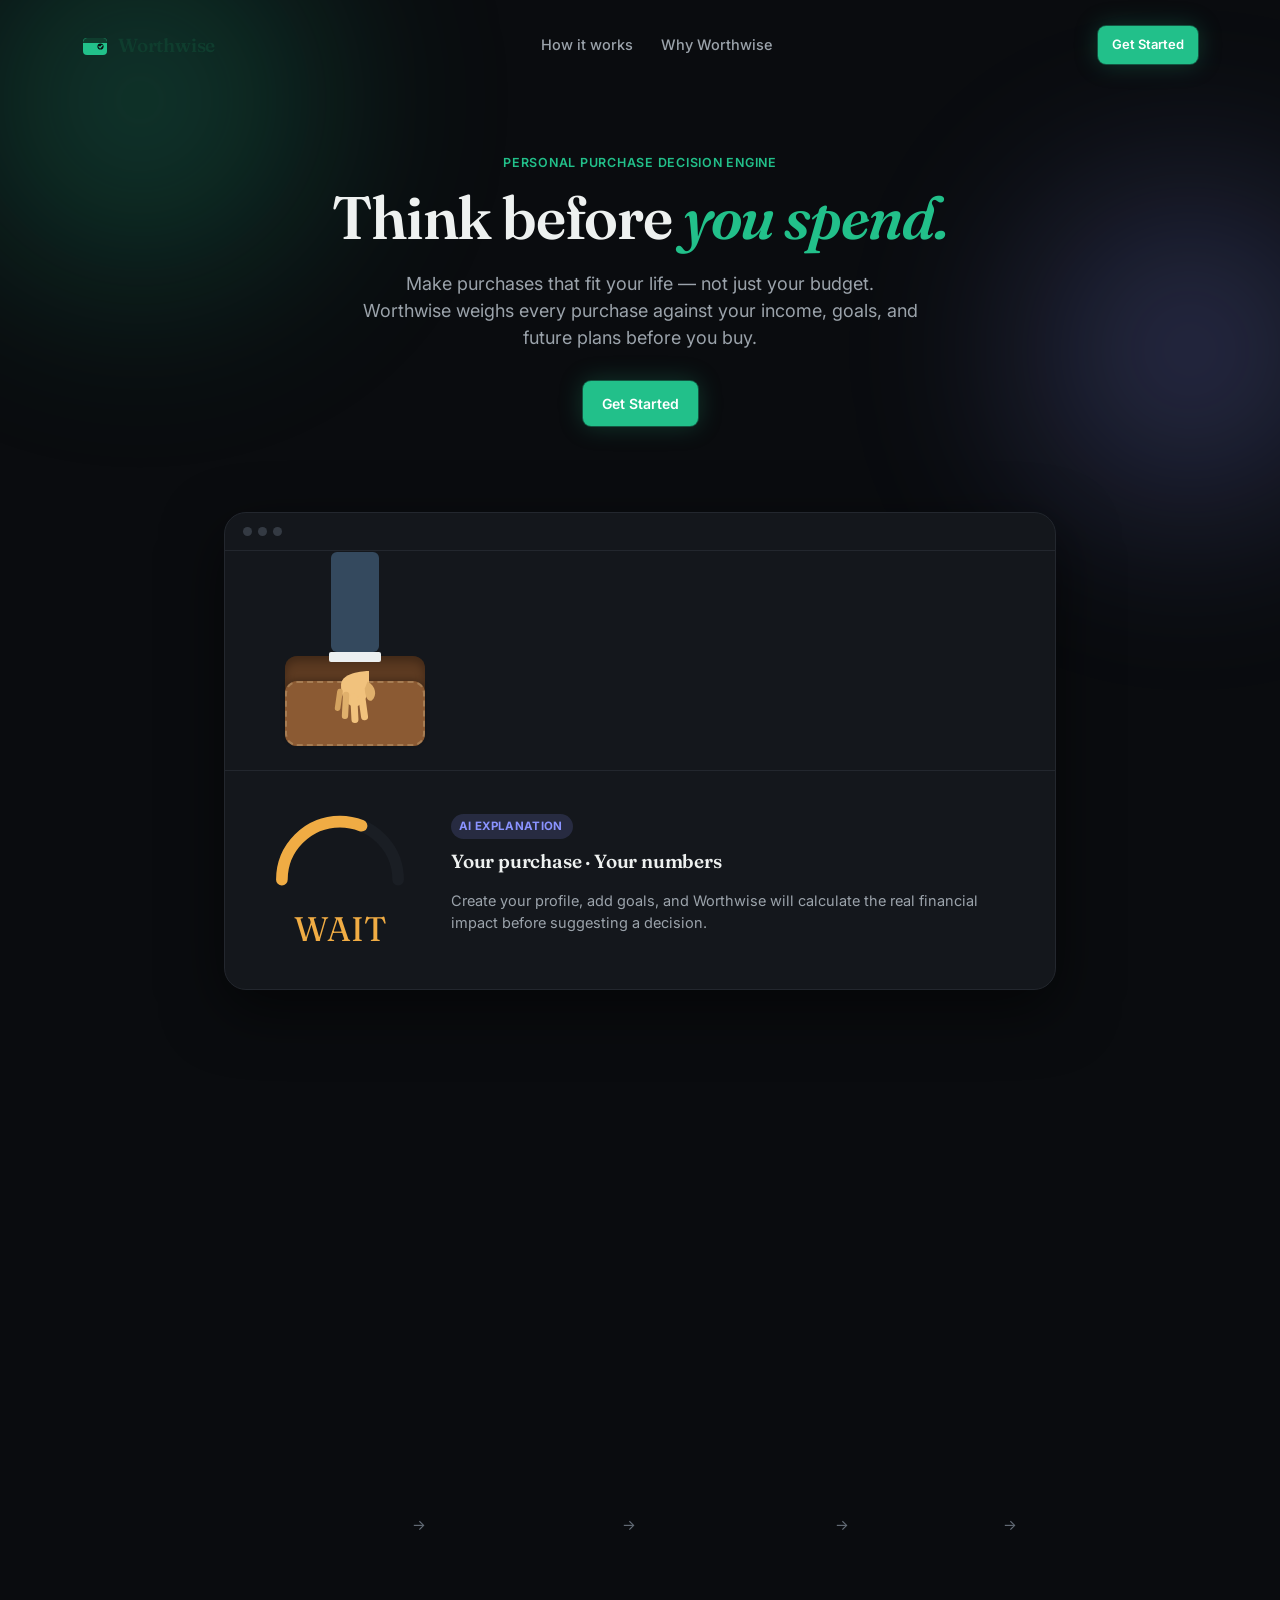
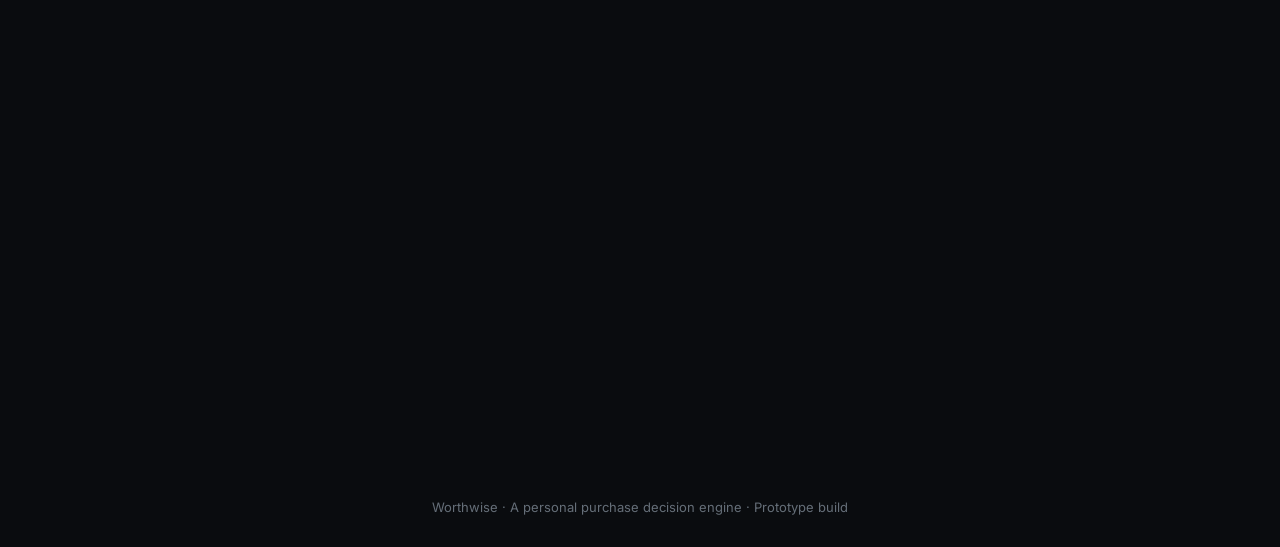
==== commit 016894c0: "Remove unnecessary whitespace in index.html" ====
--- a/src/main/resources/static/index.html
+++ b/src/main/resources/static/index.html
@@ -499,7 +499,6 @@
         </div>
       </div>
       </div>
-
     </main>
   </div>
 </div>
--- a/src/main/resources/static/styles.css
+++ b/src/main/resources/static/styles.css
@@ -415,673 +415,434 @@
 .loading-steps li.active::before{ border-color: var(--pine); border-top-color: transparent; animation: spin .8s linear infinite; }
 .loading-steps li.done{ color: var(--ink-muted); }
 .loading-steps li.done::before{ border-color: var(--buy); background: var(--buy); }
-.loahtml{ -webkit-text-size-adjust: 100%; color-scheme: dark; }
-
-/* dark scrollbars */
-::-webkit-scrollbar{ width:10px; height:10px; }
-::-webkit-scrollbar-track{ background: var(--bg); }
-::-webkit-scrollbar-thumb{ background: var(--border-strong); border-radius:999px; }
-::-webkit-scrollbar-thumb:hover{ background: var(--ink-faint); }
-*{ scrollbar-color: var(--border-strong) var(--bg); scrollbar-width: thin; }
-body{
-  margin: 0;
-  font-family: var(--font-body);
-  background: var(--bg);
-  color: var(--ink);
-  -webkit-font-smoothing: antialiased;
-  line-height: 1.5;
-}
-img{ max-width: 100%; display:block; }
-a{ color: inherit; text-decoration: none; }
-button{ font-family: inherit; }
-:focus-visible{ outline: 2px solid var(--indigo); outline-offset: 2px; border-radius: 4px; }
-
-h1,h2,h3,h4{ font-family: var(--font-display); font-weight: 600; margin: 0; letter-spacing: -0.01em; }
-.num{ font-family: var(--font-mono); font-variant-numeric: tabular-nums; }
-
-/* ---------------------------------------------------------------- */
-/* Logo                                                              */
-/* ---------------------------------------------------------------- */
-.logo{ display:flex; align-items:center; gap:10px; font-weight:700; font-size:17px; color: var(--pine-dark); }
-.logo svg{ flex-shrink:0; }
-.logo-word{ font-family: var(--font-display); font-weight:600; font-size:19px; letter-spacing:-0.01em; }
-
-/* ---------------------------------------------------------------- */
-/* App shell / sidebar                                               */
-/* ---------------------------------------------------------------- */
-.app-shell{ display:flex; min-height:100vh; }
-
-.sidebar{
-  width: var(--sidebar-w);
-  flex-shrink:0;
-  background: var(--surface);
-  border-right: 1px solid var(--border);
-  display:flex; flex-direction:column;
-  padding: 22px 16px;
-  position: sticky; top:0; height:100vh;
-}
-.sidebar .logo{ padding: 4px 8px 22px; }
-.nav-group{ display:flex; flex-direction:column; gap:2px; margin-top: 6px; }
-.nav-link{
-  display:flex; align-items:center; gap:12px;
-  padding: 10px 12px;
-  border-radius: var(--radius-sm);
-  color: var(--ink-muted);
-  font-size: 14.5px; font-weight: 500;
-  transition: background .15s var(--ease), color .15s var(--ease);
-}
-.nav-link svg{ flex-shrink:0; opacity:.85; }
-.nav-link:hover{ background: var(--surface-sunk); color: var(--ink); }
-.nav-link.active{ background: var(--pine-soft); color: var(--pine-dark); font-weight:600; }
-.nav-link.active svg{ opacity:1; }
-
-.sidebar-cta{
-  margin-top: 18px;
-  display:flex; align-items:center; justify-content:center; gap:8px;
-  background: var(--pine); color:#fff; border:none;
-  padding: 11px 14px; border-radius: var(--radius-sm);
-  font-weight:600; font-size: 14px; cursor:pointer;
-  transition: transform .15s var(--ease), background .15s var(--ease), box-shadow .15s var(--ease);
-  box-shadow: var(--shadow-sm);
-}
-.sidebar-cta:hover{ background: var(--pine-dark); transform: translateY(-1px); box-shadow: var(--shadow-md); }
-
-.sidebar-spacer{ flex:1; }
-
-.health-mini{
-  border: 1px solid var(--border);
-  border-radius: var(--radius-md);
-  padding: 12px 14px;
-  margin-bottom: 12px;
-}
-.health-mini .label{ font-size:11.5px; color: var(--ink-faint); text-transform:uppercase; letter-spacing:.05em; margin-bottom:6px; }
-.health-mini .value{ display:flex; align-items:center; gap:8px; font-weight:700; font-size:15px; }
-.dot{ width:8px; height:8px; border-radius:50%; background: var(--buy); flex-shrink:0; }
-
-.profile-mini{
-  display:flex; align-items:center; gap:10px;
-  padding: 8px; border-radius: var(--radius-sm);
-  transition: background .15s var(--ease);
-}
-.profile-mini:hover{ background: var(--surface-sunk); cursor:pointer; }
-.avatar{
-  width: 34px; height:34px; border-radius:50%;
-  background: linear-gradient(135deg, var(--pine), var(--indigo));
-  color:#fff; display:flex; align-items:center; justify-content:center;
-  font-weight:700; font-size:13px; flex-shrink:0;
-}
-.profile-mini .pname{ font-size:13.5px; font-weight:600; }
-.profile-mini .pemail{ font-size:11.5px; color: var(--ink-faint); }
-
-/* mobile topbar / bottom nav */
-.mobile-topbar{ display:none; }
-.bottom-nav{ display:none; }
-
-/* ---------------------------------------------------------------- */
-/* Main content                                                      */
-/* ---------------------------------------------------------------- */
-.main{ flex:1; min-width:0; }
-.page{ max-width: 1180px; margin: 0 auto; padding: 40px 44px 90px; }
-.page-header{ margin-bottom: 30px; }
-.eyebrow{ font-size:12.5px; font-weight:600; color: var(--pine); text-transform:uppercase; letter-spacing:.06em; margin-bottom:8px; }
-.page-title{ font-size: 30px; }
-.page-sub{ color: var(--ink-muted); margin-top:6px; font-size: 15px; }
-
-/* ---------------------------------------------------------------- */
-/* Buttons                                                           */
-/* ---------------------------------------------------------------- */
-.btn{
-  display:inline-flex; align-items:center; justify-content:center; gap:8px;
-  border-radius: var(--radius-sm); border: 1px solid transparent;
-  font-weight: 600; font-size: 14px; padding: 11px 18px; cursor:pointer;
-  transition: transform .15s var(--ease), background .15s var(--ease), box-shadow .15s var(--ease), border-color .15s var(--ease);
-  white-space:nowrap;
-}
-.btn:active{ transform: scale(.96); }
-.btn-primary{
-  background: var(--pine); color:#fff; box-shadow: var(--shadow-sm);
-  position: relative; overflow: hidden;
-}
-.btn-primary::before{
-  content:''; position:absolute; inset:0;
-  background: linear-gradient(115deg, transparent 30%, rgba(255,255,255,.35) 50%, transparent 70%);
-  transform: translateX(-120%);
-}
-.btn-primary:hover::before{ transform: translateX(120%); transition: transform .65s var(--ease); }
-.btn-primary:hover{ background: var(--pine-dark); box-shadow: var(--shadow-md), var(--glow-pine); }
-.btn-primary:active{ box-shadow: var(--shadow-sm); }
-@media (prefers-reduced-motion: reduce){
-  .btn-primary::before{ display:none; }
-}
-.btn-secondary{ background: var(--surface); color: var(--ink); border-color: var(--border-strong); }
-.btn-secondary:hover{ background: var(--surface-sunk); }
-.btn-ghost{ background:transparent; color: var(--ink-muted); }
-.btn-ghost:hover{ background: var(--surface-sunk); color: var(--ink); }
-.btn-sm{ padding: 8px 13px; font-size:13px; }
-.btn-block{ width:100%; }
-.btn[disabled]{ opacity:.5; cursor:not-allowed; }
-
-/* ---------------------------------------------------------------- */
-/* Cards                                                             */
-/* ---------------------------------------------------------------- */
-.card{
-  background: var(--surface);
-  border: 1px solid var(--border);
-  border-radius: var(--radius-lg);
-  padding: 22px;
-  transition: box-shadow .2s var(--ease), transform .2s var(--ease), border-color .2s var(--ease);
-}
-.card-hover:hover{ box-shadow: var(--shadow-md); transform: translateY(-2px); border-color: var(--border-strong); }
-.card-flat{ box-shadow:none; }
-
-/* ---------------------------------------------------------------- */
-/* Badges                                                            */
-/* ---------------------------------------------------------------- */
-.badge{
-  display:inline-flex; align-items:center; gap:6px;
-  font-size: 12px; font-weight:700; letter-spacing:.02em;
-  padding: 5px 10px; border-radius: 999px;
-  text-transform: uppercase;
-}
-.badge-buy{ background: var(--buy-soft); color: var(--buy); }
-.badge-wait{ background: var(--wait-soft); color: var(--wait); }
-.badge-skip{ background: var(--skip-soft); color: var(--skip); }
-.badge-alt{ background: var(--alt-soft); color: var(--alt); }
-.badge-neutral{ background: var(--surface-sunk); color: var(--ink-muted); }
-
-.badge-ai{
-  display:inline-flex; align-items:center; gap:6px;
-  font-size: 11.5px; font-weight:700; letter-spacing:.03em;
-  padding: 4px 10px 4px 8px; border-radius: 999px;
-  background: var(--indigo-soft); color: var(--indigo);
-  text-transform: uppercase;
-}
-
-/* ---------------------------------------------------------------- */
-/* Forms                                                             */
-/* ---------------------------------------------------------------- */
-.field{ margin-bottom: 20px; }
-.field label{ display:block; font-size: 13.5px; font-weight:600; margin-bottom:7px; color: var(--ink); }
-.field .hint{ font-size:12.5px; color: var(--ink-faint); margin-top:6px; }
-.input, .select, textarea.input{
-  width:100%; font-family: inherit; font-size: 14.5px; color: var(--ink);
-  background: var(--surface); border: 1px solid var(--border-strong);
-  border-radius: var(--radius-sm); padding: 12px 14px;
-  transition: border-color .15s var(--ease), box-shadow .15s var(--ease);
-}
-.input:focus, .select:focus, textarea.input:focus{
-  outline:none; border-color: var(--pine); box-shadow: 0 0 0 3px var(--pine-soft);
-}
-textarea.input{ resize: vertical; min-height: 84px; }
-.input-prefix{ position:relative; }
-.input-prefix span{ position:absolute; left:14px; top:50%; transform:translateY(-50%); color: var(--ink-faint); font-size:14.5px; }
-.input-prefix input{ padding-left: 28px; }
-
-.radio-row{ display:flex; gap:10px; }
-.radio-pill{
-  flex:1; text-align:center; padding: 11px 14px; border-radius: var(--radius-sm);
-  border: 1px solid var(--border-strong); font-weight:600; font-size:14px; cursor:pointer;
-  transition: all .15s var(--ease); color: var(--ink-muted);
-}
-.radio-pill.active{ border-color: var(--pine); background: var(--pine-soft); color: var(--pine-dark); }
-
-/* ---------------------------------------------------------------- */
-/* Progress bars                                                     */
-/* ---------------------------------------------------------------- */
-.progress-track{ height:8px; border-radius:999px; background: var(--surface-sunk); overflow:hidden; }
-.progress-fill{ height:100%; border-radius:999px; background: linear-gradient(90deg, var(--pine), #1B9E75); width:0; transition: width 1s var(--ease); }
-
-/* ---------------------------------------------------------------- */
-/* Misc utility                                                      */
-/* ---------------------------------------------------------------- */
-.flex{ display:flex; }
-.flex-between{ display:flex; align-items:center; justify-content:space-between; }
-.grid{ display:grid; gap:18px; }
-.muted{ color: var(--ink-muted); }
-.faint{ color: var(--ink-faint); }
-.mt-8{ margin-top:8px; } .mt-12{ margin-top:12px;} .mt-16{margin-top:16px;} .mt-24{margin-top:24px;} .mt-32{margin-top:32px;}
-.mb-8{ margin-bottom:8px; } .mb-16{margin-bottom:16px;} .mb-24{margin-bottom:24px;}
-.divider{ height:1px; background: var(--border); border:none; margin: 24px 0; }
-.section-title{ font-size:19px; margin-bottom: 4px; }
-.section-sub{ color: var(--ink-muted); font-size:14px; margin-bottom:18px; }
-
-.skeleton{
-  background: linear-gradient(90deg, var(--surface-sunk) 25%, #262B32 37%, var(--surface-sunk) 63%);
-  background-size: 400% 100%;
-  animation: shimmer 1.4s ease infinite;
-  border-radius: var(--radius-sm);
-}
-@keyframes shimmer{ 0%{background-position:100% 50%;} 100%{background-position:0 50%;} }
-
-.fade-up{ animation: fadeUp .5s var(--ease) both; }
-@keyframes fadeUp{ from{opacity:0; transform: translateY(10px);} to{opacity:1; transform:none;} }
-
-.empty-state{ text-align:center; padding: 50px 20px; color: var(--ink-muted); }
-.empty-state svg{ margin-bottom: 14px; opacity: .55; }
-.empty-state h3{ font-size:16px; color: var(--ink); margin-bottom:6px; }
-.empty-state p{ font-size:14px; max-width:340px; margin:0 auto; }
-
-::selection{ background: var(--pine-soft); color: var(--pine-dark); }
-.snapshot-card{
+.loading-steps li.done::after{
+  content:''; position:absolute; left:5px; top:15px; width:6px; height:3px;
+  border-left:2px solid #fff; border-bottom:2px solid #fff; transform: rotate(-45deg);
+}
+@keyframes spin{ to{ transform: rotate(360deg); } }
+
+/* ---- results header ---- */
+.result-head{
+  display:flex; justify-content:space-between; align-items:flex-start; flex-wrap:wrap; gap:20px;
+  margin-bottom: 24px;
+}
+.result-head .rp-name{ font-size:22px; margin-bottom:4px; }
+.result-head .rp-price{ font-family: var(--font-mono); color: var(--ink-muted); font-size:16px; }
+
+.verdict-card{
+  text-align:center; padding: 40px 20px 34px;
   background: var(--surface); border: 1px solid var(--border); border-radius: var(--radius-lg);
-  padding: 20px; transition: box-shadow .2s var(--ease), transform .2s var(--ease);
-}
-.snapshot-card:hover{ box-shadow: var(--shadow-md); transform: translateY(-2px); }
-.snapshot-card .top-row{ display:flex; align-items:center; justify-content:space-between; margin-bottom:14px; }
-.snapshot-card .icon-wrap{
-  width:36px; height:36px; border-radius:10px; display:flex; align-items:center; justify-content:center;
-  background: var(--pine-soft); color: var(--pine-dark);
-}
-.snapshot-card .title{ font-size:13px; color: var(--ink-muted); font-weight:500; }
-.snapshot-card .value{ font-family: var(--font-mono); font-size: 26px; font-weight:600; letter-spacing:-0.01em; }
-.snapshot-card .indicator{ font-size:12.5px; margin-top:6px; display:flex; align-items:center; gap:5px; }
-.indicator.up{ color: var(--buy); }
-.indicator.flat{ color: var(--ink-faint); }
-.indicator.down{ color: var(--skip); }
-
-/* Health card */
-.health-top{ display:flex; align-items:center; gap:26px; flex-wrap:wrap; }
-.health-dial-wrap{ text-align:center; position:relative; flex-shrink:0; }
-.health-score-label{ margin-top:-46px; }
-.health-score-label .n{ font-family: var(--font-display); font-size:34px; font-weight:600; }
-.health-score-label .l{ font-size: 12.5px; color: var(--buy); font-weight:700; text-transform:uppercase; letter-spacing:.04em; }
-.health-desc{ flex:1; min-width:220px; color: var(--ink-muted); font-size:14.5px; line-height:1.6; }
-.health-metrics{ margin-top: 20px; display:grid; grid-template-columns: 1fr 1fr; gap: 14px 26px; }
-.health-metric{ display:flex; align-items:center; justify-content:space-between; font-size:13.5px; padding: 4px 0; border-bottom:1px dashed var(--border); }
-.health-metric .m-label{ color: var(--ink-muted); }
-.health-metric .m-value{ font-weight:700; }
-
-/* Goal card */
-.goal-icon{
-  width:38px; height:38px; border-radius:10px; background: var(--pine-soft); color: var(--pine-dark);
-  display:flex; align-items:center; justify-content:center; margin-bottom:14px;
-}
-.goal-amounts{ display:flex; align-items:baseline; gap:6px; margin: 4px 0 10px; }
-.goal-amounts .cur{ font-family: var(--font-mono); font-size:22px; font-weight:700; }
-.goal-amounts .sep{ color: var(--ink-faint); }
-.goal-amounts .tgt{ font-family: var(--font-mono); color: var(--ink-muted); font-size:15px; }
-.goal-meta-row{ display:flex; justify-content:space-between; font-size:13px; color: var(--ink-muted); margin-top:10px; }
-.goal-meta-row strong{ color: var(--ink); }
-
-/* Decisions list */
-.decision-row{
-  display:flex; align-items:center; gap:14px; padding: 13px 8px; border-radius: var(--radius-sm);
-  cursor:pointer; transition: background .15s var(--ease);
-  border-bottom: 1px solid var(--border);
-}
-.decision-row:last-child{ border-bottom:none; }
-.decision-row:hover{ background: var(--surface-sunk); }
-.decision-row .cat-icon{
-  width:38px; height:38px; border-radius:10px; flex-shrink:0;
-  display:flex; align-items:center; justify-content:center; background: var(--surface-sunk); color: var(--ink-muted);
-}
-.decision-row .d-main{ flex:1; min-width:0; }
-.decision-row .d-name{ font-weight:600; font-size:14.5px; }
-.decision-row .d-meta{ font-size:12.5px; color: var(--ink-faint); margin-top:2px; }
-.decision-row .d-right{ text-align:right; flex-shrink:0; }
-.decision-row .d-price{ font-family: var(--font-mono); font-weight:600; font-size:14px; }
-
-/* Planned purchases */
-.planned-row{ padding: 14px 8px; border-bottom: 1px solid var(--border); }
-.planned-row:last-child{ border-bottom:none; }
-.planned-top{ display:flex; justify-content:space-between; margin-bottom:8px; }
-.planned-top .p-name{ font-weight:600; font-size:14.5px; }
-.planned-top .p-price{ font-family: var(--font-mono); font-size:13.5px; color: var(--ink-muted); }
-.planned-foot{ display:flex; justify-content:space-between; font-size:12px; color: var(--ink-faint); margin-top:6px; }
-
-@media (min-width: 901px){
-  .hide-desktop{ display:none; }
-}
+  margin-bottom: 22px;
+}
+.verdict-card .verdict-word{ font-family: var(--font-display); font-size: 52px; font-weight:700; margin: 6px 0 14px; letter-spacing:-0.01em; }
+.verdict-word.buy{ color: var(--buy); }
+.verdict-word.wait{ color: var(--wait); }
+.verdict-word.skip{ color: var(--skip); }
+.verdict-word.alt{ color: var(--alt); }
+.verdict-support{ max-width: 520px; margin: 0 auto; color: var(--ink-muted); font-size: 15px; line-height:1.6; }
+
+.ai-response-card{ background: linear-gradient(135deg, rgba(99,102,241,0.06), rgba(236,72,153,0.05)); border: 1px solid rgba(99,102,241,0.18); }
+.ai-response-head{ display:flex; align-items:center; margin-bottom: 10px; }
+.ai-response-text{ font-size: 16px; line-height: 1.7; color: var(--ink); margin: 0; }
+
+/* ---- why this decision ---- */
+.reason-row{ display:flex; gap:12px; padding: 13px 4px; border-bottom: 1px solid var(--border); align-items:flex-start; }
+.reason-row:last-child{ border-bottom:none; }
+.reason-icon{ width:24px; height:24px; border-radius:50%; flex-shrink:0; display:flex; align-items:center; justify-content:center; margin-top:1px; }
+.reason-icon.positive{ background: var(--buy-soft); color: var(--buy); }
+.reason-icon.warning{ background: var(--wait-soft); color: var(--wait); }
+.reason-text{ font-size:14.5px; padding-top:2px; }
+
+/* ---- impact compare ---- */
+.impact-compare{ display:grid; grid-template-columns: 1fr auto 1fr; gap: 20px; align-items:stretch; }
+.impact-col{ padding: 18px; border-radius: var(--radius-md); }
+.impact-col.before{ background: var(--surface-sunk); }
+.impact-col.after{ background: var(--pine-soft); }
+.impact-col h4{ font-size: 12.5px; text-transform:uppercase; letter-spacing:.04em; color: var(--ink-muted); margin-bottom: 14px; }
+.impact-stat{ margin-bottom: 14px; }
+.impact-stat .is-label{ font-size:12.5px; color: var(--ink-faint); }
+.impact-stat .is-value{ font-family: var(--font-mono); font-size: 18px; font-weight:700; }
+.vs-divider{ display:flex; align-items:center; justify-content:center; color: var(--ink-faint); font-size:13px; font-weight:700; }
+
+/* ---- simulator ---- */
+.sim-grid{ display:grid; grid-template-columns: 1fr 1fr; gap: 26px; }
+.sim-control{ margin-bottom: 22px; }
+.sim-control .sc-top{ display:flex; justify-content:space-between; font-size:14px; margin-bottom:10px; }
+.sim-control .sc-top strong{ font-family: var(--font-mono); color: var(--pine-dark); }
+input[type="range"]{
+  width:100%; -webkit-appearance:none; height:6px; border-radius:999px; background: var(--surface-sunk); outline:none;
+}
+input[type="range"]::-webkit-slider-thumb{
+  -webkit-appearance:none; width:18px; height:18px; border-radius:50%; background: var(--pine); cursor:pointer;
+  border: 3px solid #fff; box-shadow: 0 0 0 1px var(--pine);
+}
+input[type="range"]::-moz-range-thumb{
+  width:18px; height:18px; border-radius:50%; background: var(--pine); cursor:pointer; border: 3px solid #fff; box-shadow: 0 0 0 1px var(--pine);
+}
+.sim-result{
+  background: var(--surface-sunk); border-radius: var(--radius-md); padding: 20px;
+}
+.sim-result-grid{ display:grid; grid-template-columns: 1fr 1fr; gap: 14px 20px; margin-bottom: 16px; }
+.sim-result-item .sr-label{ font-size:12px; color: var(--ink-faint); margin-bottom: 3px; }
+.sim-result-item .sr-value{ font-family: var(--font-mono); font-weight:700; font-size:16px; }
+.sim-verdict{ text-align:center; padding: 14px; border-radius: var(--radius-sm); background: var(--surface); border: 1px solid var(--border); }
+.sim-verdict .sv-label{ font-size:11.5px; color:var(--ink-faint); text-transform:uppercase; letter-spacing:.05em; }
+.sim-verdict .sv-word{ font-family: var(--font-display); font-size: 22px; font-weight:700; margin-top:4px; }
+
+/* ---- alternatives ---- */
+.alt-compare{ display:flex; gap:16px; align-items:stretch; flex-wrap:wrap; }
+.alt-card{ flex:1; min-width:200px; border: 1px solid var(--border); border-radius: var(--radius-md); padding: 18px; }
+.alt-card.chosen{ background: var(--surface-sunk); }
+.alt-card.suggested{ background: var(--pine-soft); border-color: var(--pine-soft); }
+.alt-card .ac-label{ font-size:11.5px; text-transform:uppercase; letter-spacing:.04em; color: var(--ink-faint); margin-bottom:8px; }
+.alt-card .ac-name{ font-weight:700; margin-bottom: 4px; }
+.alt-card .ac-price{ font-family: var(--font-mono); font-size: 18px; }
+.alt-arrow{ display:flex; align-items:center; justify-content:center; color: var(--ink-faint); }
+.alt-savings{ margin-top:14px; padding-top:14px; border-top: 1px dashed var(--border); font-size:13.5px; }
+
+/* ---- timeline ---- */
+.timeline-rail{ position:relative; padding-left: 28px; margin-top: 10px; }
+.timeline-rail::before{ content:''; position:absolute; left:6px; top:6px; bottom:6px; width:2px; background: var(--border); }
+.tl-item{ position:relative; padding-bottom: 26px; }
+.tl-item:last-child{ padding-bottom:0; }
+.tl-item::before{
+  content:''; position:absolute; left:-28px; top:2px; width:14px; height:14px; border-radius:50%;
+  background: var(--surface); border: 2px solid var(--border-strong);
+}
+.tl-item.final::before{ background: var(--pine); border-color: var(--pine); width:16px; height:16px; left:-29px; top:0; }
+.tl-item .tl-label{ font-size:12px; color: var(--ink-faint); text-transform:uppercase; letter-spacing:.04em; }
+.tl-item .tl-title{ font-weight:700; margin-top:2px; }
+.tl-item .tl-sub{ font-size:13.5px; color: var(--ink-muted); margin-top:2px; }
+
+/* ---- action plan ---- */
+.plan-item{ display:flex; gap:12px; padding: 11px 4px; align-items:flex-start; }
+.plan-item svg{ flex-shrink:0; margin-top:2px; color: var(--buy); }
+
 @media (max-width: 900px){
-  .hide-mobile{ display:none; }
-}
-/* ---- step progress ---- */
-.step-progress{ display:flex; align-items:center; gap:10px; margin-bottom:28px; }
-.sp-item{ display:flex; align-items:center; gap:9px; font-size:13.5px; font-weight:600; color: var(--ink-faint); }
-.sp-item.active, .sp-item.done{ color: var(--ink); }
-.sp-dot{
-  width:24px; height:24px; border-radius:50%; display:flex; align-items:center; justify-content:center;
-  font-size:12px; background: var(--surface-sunk); color: var(--ink-faint); border: 1px solid var(--border);
-  transition: all .2s var(--ease);
-}
-.sp-item.active .sp-dot{ background: var(--pine); color:#fff; border-color: var(--pine); }
-.sp-item.done .sp-dot{ background: var(--pine-soft); color: var(--pine-dark); border-color: var(--pine-soft); }
-.sp-line{ width:36px; height:1px; background: var(--border); }
-
-/* ---- step 2 recap ---- */
-.profile-recap{ margin-top: 14px; }
-.recap-row{ display:flex; justify-content:space-between; padding: 12px 4px; border-bottom: 1px dashed var(--border); font-size:14.5px; }
-.recap-row:last-child{ border-bottom:none; }
-.recap-row .r-label{ color: var(--ink-muted); }
-.recap-row .r-value{ font-weight:700; font-family: var(--font-mono); }
-
-/* ---- loading ---- */
-.loading-wrap{ text-align:center; padding: 30px 10px 10px; }
-.loading-dial{ display:flex; justify-content:center; margin-bottom: 20px; }
-.loading-steps{ list-style:none; padding:0; margin:0 auto; max-width:340px; text-align:left; }
-.loading-steps li{
-  padding: 10px 0 10px 30px; position:relative; color: var(--ink-faint); font-size:14.5px;
-  transition: color .25s var(--ease);
-}
-.loading-steps li::before{
-  content:''; position:absolute; left:0; top:13px; width:16px; height:16px; border-radius:50%;
-  border: 2px solid var(--border-strong);
-}
-.loading-steps li.active{ color: var(--ink); font-weight:600; }
-.loading-steps li.active::before{ border-color: var(--pine); border-top-color: transparent; animation: spin .8s linear infinite; }
-.loading-steps li.done{ color: var(--ink-muted); }
-.loading-steps li.done::before{ border-color: var(--buy); background: var(--buy); }
-.loa
-  --radius-sm: 8px;
-  --radius-md: 14px;
-  --radius-lg: 20px;
-  --shadow-sm: 0 1px 2px rgba(0,0,0,0.35), 0 1px 1px rgba(0,0,0,0.25);
-  --shadow-md: 0 8px 24px rgba(0,0,0,0.45);
-  --shadow-lg: 0 20px 60px rgba(0,0,0,0.55);
-  --glow-pine: 0 0 0 1px rgba(34,192,138,0.35), 0 0 24px rgba(34,192,138,0.25);
-  --ease: cubic-bezier(.4,0,.2,1);
-
-  --sidebar-w: 264px;
-  --max-w: 1180px;
-}
-
-@media (prefers-reduced-motion: reduce){
-  *{ animation-duration: 0.001ms !important; transition-duration: 0.001ms !important; }
-}
-
-*, *::before, *::after{ box-sizing: border-box; }
-html{ -webkit-text-size-adjust: 100%; color-scheme: dark; }
-::-webkit-scrollbar{ width:10px; height:10px; }
-::-webkit-scrollbar-track{ background: var(--bg); }
-::-webkit-scrollbar-thumb{ background: var(--border-strong); border-radius:999px; }
-::-webkit-scrollbar-thumb:hover{ background: var(--ink-faint); }
-*{ scrollbar-color: var(--border-strong) var(--bg); scrollbar-width: thin; }
-body{
-  margin: 0;
-  font-family: var(--font-body);
-  background: var(--bg);
-  color: var(--ink);
-  -webkit-font-smoothing: antialiased;
-  line-height: 1.5;
-}
-img{ max-width: 100%; display:block; }
-a{ color: inherit; text-decoration: none; }
-button{ font-family: inherit; }
-:focus-visible{ outline: 2px solid var(--indigo); outline-offset: 2px; border-radius: 4px; }
-
-h1,h2,h3,h4{ font-family: var(--font-display); font-weight: 600; margin: 0; letter-spacing: -0.01em; }
-.num{ font-family: var(--font-mono); font-variant-numeric: tabular-nums; }
-.view[hidden]{ display:none !important; }
-.link-pine{ color: var(--pine); font-weight: 600; }
-
-/* ----------------------------------------------------------------
-   Logo
-   ---------------------------------------------------------------- */
-.logo{ display:flex; align-items:center; gap:10px; font-weight:700; font-size:17px; color: var(--ink); }
-.logo svg{ flex-shrink:0; }
-.logo-word{ font-family: var(--font-display); font-weight:600; font-size:19px; letter-spacing:-0.01em; }
-
-/* ================================================================
-   PUBLIC LANDING
-   ================================================================ */
-#view-landing{ background: var(--bg); }
-
-/* ---- site nav ---- */
-.site-nav{
-  position: sticky; top: 0; z-index: 50;
-  background: rgba(10,12,15,0.82);
-  -webkit-backdrop-filter: blur(14px) saturate(140%);
-  backdrop-filter: blur(14px) saturate(140%);
-  border-bottom: 1px solid var(--border);
-}
-.nav-inner{
-  max-width: var(--max-w); margin: 0 auto;
-  display: flex; align-items: center; justify-content: space-between;
-  padding: 14px 32px; gap: 24px;
-}
-.nav-links{ display: flex; align-items: center; gap: 30px; margin-left: auto; }
-.nav-links a{
-  font-size: 14px; font-weight: 500; color: var(--ink-muted);
-  padding: 6px 0; position: relative; transition: color .18s var(--ease);
-}
-.nav-links a::after{
-  content:''; position:absolute; left:0; right:0; bottom:0; height:1px;
-  background: var(--pine); transform: scaleX(0); transform-origin: left;
-  transition: transform .22s var(--ease);
-}
-.nav-links a:hover{ color: var(--ink); }
-.nav-links a:hover::after{ transform: scaleX(1); }
-.nav-actions{ display: flex; align-items: center; gap: 8px; }
-
-/* ---- hero ---- */
-.hero{
-  max-width: 900px; margin: 0 auto;
-  padding: 96px 32px 40px; text-align: center;
-}
-.hero .eyebrow{ justify-content: center; display: flex; }
-.hero h1{
-  font-size: clamp(42px, 6vw, 72px);
-  line-height: 1.02; letter-spacing: -0.025em;
-  margin: 18px 0 22px;
-}
-.hero h1 em{
-  font-style: italic; color: var(--pine);
-  font-variation-settings: 'opsz' 144;
-}
-.hero .lead{
-  font-size: 18px; line-height: 1.6; color: var(--ink-muted);
-  max-width: 560px; margin: 0 auto 32px;
-}
-.hero-ctas{ display: flex; gap: 12px; justify-content: center; flex-wrap: wrap; }
-.btn-lg{ padding: 14px 22px; font-size: 15px; }
-
-/* ---- hero visual frame ---- */
-.hero-visual{ max-width: 960px; margin: 48px auto 0; padding: 0 32px; }
-.hero-frame{
-  background: var(--surface); border: 1px solid var(--border);
-  border-radius: 22px; box-shadow: var(--shadow-lg);
-  overflow: hidden; display: flex; flex-direction: column;
-}
-.hero-frame .bar{ display:flex; gap:6px; padding: 14px 18px; border-bottom:1px solid var(--border); }
-.hero-frame .dot-b{ width:9px;height:9px;border-radius:50%; background: var(--border-strong); }
-
-.decision-preview{ display:flex; align-items:center; gap:36px; padding: 34px 40px; flex-wrap:wrap; }
-.decision-preview .dial-wrap{ text-align:center; position:relative; }
-.decision-preview .verdict{
-  font-family: var(--font-display); font-size:34px; color: var(--wait);
-  opacity:0;
-}
-.decision-preview .verdict.verdict-reveal{
-  animation: verdictPunchIn .6s cubic-bezier(.34,1.56,.64,1) .9s forwards;
-}
-@keyframes verdictPunchIn{
-  0%   { opacity:0; transform: scale(.55); }
-  70%  { opacity:1; transform: scale(1.08); }
-  100% { opacity:1; transform: scale(1); }
-}
-.decision-preview .meta{ flex:1; min-width:220px; }
-.decision-preview .meta h3{ font-size:19px; margin-bottom:6px; }
-
-/* ---- section shell ---- */
-.section-head{ max-width: var(--max-w); margin: 0 auto 40px; padding: 0 32px; }
-.section-head h2{
-  font-size: clamp(28px, 3.6vw, 40px); line-height: 1.1;
-  letter-spacing: -0.02em; max-width: 720px;
-}
-.section-sub{ color: var(--ink-muted); font-size: 16px; max-width: 640px; margin-top: 12px; }
-
-/* ---- how it works ---- */
-.how{ max-width: var(--max-w); margin: 120px auto 0; padding: 0 32px; }
-.how-rail{
-  list-style: none; margin: 0; padding: 0;
-  display: grid; grid-template-columns: repeat(4, 1fr);
-  gap: 20px; counter-reset: step;
-}
-.how-step{
-  position: relative; padding: 24px 22px 26px;
-  border: 1px solid var(--border); border-radius: var(--radius-lg);
-  background: var(--surface);
-  transition: border-color .2s var(--ease), transform .2s var(--ease);
-}
-.how-step:hover{ border-color: var(--border-strong); transform: translateY(-2px); }
-.how-step .step-icon{
-  display:inline-flex; align-items:center; justify-content:center;
-  width: 42px; height: 42px; border-radius: 12px; margin-bottom: 18px;
-}
-.how-step .step-icon svg{ width: 22px; height: 22px; }
-.step-icon.icon-track    { background: var(--pine-soft);   color: var(--pine); }
-.step-icon.icon-understand{ background: var(--indigo-soft); color: var(--indigo); }
-.step-icon.icon-plan     { background: var(--wait-soft);   color: var(--wait); }
-.step-icon.icon-improve  { background: var(--buy-soft);    color: var(--buy); }
-.how-step .step-num{
-  position:absolute; top: 24px; right: 22px;
-  font-family: var(--font-mono); font-size: 12px; color: var(--ink-faint);
-  letter-spacing: .06em;
-}
-.how-step h3{ font-size: 19px; margin-bottom: 8px; }
-.how-step p{ font-size: 14.5px; color: var(--ink-muted); margin: 0; line-height: 1.55; }
-.how-step p strong{ color: var(--ink); }
-
-/* ---- features ---- */
-.features{ max-width: var(--max-w); margin: 140px auto 0; padding: 0 32px; }
-.features-grid{ display:grid; grid-template-columns: repeat(3, 1fr); gap: 18px; }
-.feature-card{
-  background: var(--surface); border: 1px solid var(--border);
-  border-radius: var(--radius-lg); padding: 26px;
-  display: flex; flex-direction: column;
-  transition: border-color .2s var(--ease), transform .2s var(--ease);
-}
-.feature-card:hover{ border-color: var(--border-strong); transform: translateY(-2px); }
-.feature-card.feature-wide{ grid-column: span 2; }
-.feature-card:last-child{ grid-column: span 3; }
-.feature-icon{
-  display:inline-flex; align-items:center; justify-content:center;
-  width: 42px; height: 42px; border-radius: 12px; margin-bottom: 18px;
-}
-.feature-icon svg{ width: 22px; height: 22px; }
-.icon-pine { background: var(--pine-soft);   color: var(--pine); }
-.icon-indigo{ background: var(--indigo-soft); color: var(--indigo); }
-.icon-buy   { background: var(--buy-soft);    color: var(--buy); }
-.icon-wait  { background: var(--wait-soft);   color: var(--wait); }
-.icon-skip  { background: var(--skip-soft);   color: var(--skip); }
-.icon-alt   { background: var(--alt-soft);    color: var(--alt); }
-.feature-card h3{ font-size: 19px; margin-bottom: 8px; }
-.feature-card p{ font-size: 14.5px; color: var(--ink-muted); margin: 0; line-height: 1.55; }
-
-.feature-mock{ margin-top: auto; padding-top: 22px; }
-.mock-bars{ display: flex; align-items: flex-end; gap: 8px; height: 84px; }
-.mock-bars span{
-  flex: 1; height: var(--h); min-height: 6px;
-  background: linear-gradient(180deg, var(--pine) 0%, rgba(34,192,138,0.35) 100%);
-  border-radius: 4px 4px 2px 2px; opacity: .85;
-}
-.mock-timeline{ display:flex; align-items:center; gap:6px; height: 40px; }
-.mock-timeline .tl-dot{ width:12px; height:12px; border-radius:50%; background: var(--surface-sunk); border:2px solid var(--border-strong); }
-.mock-timeline .tl-dot.tl-final{ background: var(--pine); border-color: var(--pine); }
-.mock-timeline .tl-line{ flex:1; height:2px; background: var(--border); }
-
-/* ---- goal showcase ---- */
-.goal-showcase{ max-width: var(--max-w); margin: 140px auto 0; padding: 0 32px; }
-.goal-showcase-inner{
-  display: grid; grid-template-columns: 1.05fr 1fr; gap: 72px; align-items: center;
-  border: 1px solid var(--border); border-radius: var(--radius-lg);
-  padding: 56px; background: var(--bg-raised);
-}
-.goal-copy h2{ font-size: clamp(26px, 3vw, 34px); line-height: 1.15; letter-spacing: -0.02em; margin-bottom: 16px; }
-.goal-copy p{ color: var(--ink-muted); font-size: 15.5px; line-height: 1.65; margin: 0 0 24px; }
-.goal-points{ list-style:none; margin:0; padding:0; display:flex; flex-direction:column; gap: 12px; }
-.goal-points li{ font-size: 14.5px; color: var(--ink-muted); display:flex; gap: 10px; align-items: flex-start; }
-.goal-points .gp-ico{ color: var(--pine); font-size: 10px; line-height: 1.9; }
-
-.goal-visual{
-  background: var(--surface); border: 1px solid var(--border);
-  border-radius: var(--radius-md); padding: 26px;
-}
-.goal-visual-head{ display:flex; justify-content:space-between; align-items:baseline; margin-bottom: 14px; font-size: 14px; }
-.goal-visual-head .num{ font-size: 15px; font-weight: 600; }
-.goal-visual-foot{ display:flex; justify-content:space-between; align-items:center; margin-top: 14px; font-size: 13px; color: var(--ink-muted); }
-.goal-milestones{ display:flex; align-items:center; justify-content:space-between; margin-top: 22px; position: relative; }
-.goal-milestones::before{
-  content:''; position:absolute; left:8px; right:8px; top:50%; height:1px; background: var(--border);
-}
-.goal-milestones .ms{
-  position: relative; width: 14px; height: 14px; border-radius:50%;
-  background: var(--surface); border: 2px solid var(--border-strong); z-index: 1;
-}
-.goal-milestones .ms.done{ background: var(--pine); border-color: var(--pine); }
-.goal-milestones .ms.active{ background: var(--surface); border-color: var(--pine); box-shadow: 0 0 0 4px var(--pine-soft); }
-
-/* ---- why ---- */
-.why{ max-width: 1000px; margin: 160px auto; padding: 0 32px; }
-.why-inner{ text-align: center; }
-.why-inner .eyebrow{ justify-content: center; display: flex; margin-bottom: 22px; }
-.why-quote{
-  font-family: var(--font-display);
-  font-size: clamp(28px, 3.6vw, 44px);
-  line-height: 1.18; letter-spacing: -0.02em;
-  margin: 0 auto 64px; max-width: 820px; font-weight: 500;
-}
-.why-quote em{ font-style: italic; color: var(--pine); }
-.why-principles{
-  display: grid; grid-template-columns: repeat(3, 1fr); gap: 32px; text-align: left;
-  border-top: 1px solid var(--border); padding-top: 44px;
-}
-.why-principle h3{ font-size: 17px; margin-bottom: 10px; }
-.why-principle p{ font-size: 14.5px; color: var(--ink-muted); line-height: 1.6; margin: 0; }
-
-/* ---- final CTA ---- */
-.final-cta{ max-width: var(--max-w); margin: 0 auto 100px; padding: 0 32px; }
-.final-cta-inner{
-  background: var(--pine-dark); border-radius: 26px;
-  padding: 72px 40px; text-align: center; color: #fff;
-}
-.final-cta-inner h2{ font-size: clamp(26px, 3.4vw, 38px); color: #fff; margin-bottom: 12px; }
-.final-cta-inner p{ color: #C9E4D8; margin: 0 0 28px; font-size: 15.5px; }
-.final-cta-inner .btn-primary{ background:#fff; color: var(--pine-dark); }
-.final-cta-inner .btn-primary:hover{ background:#EFF7F2; box-shadow: none; }
-.final-cta-inner .btn-secondary{ background: transparent; border-color: rgba(255,255,255,0.3); color:#fff; }
-.final-cta-inner .btn-secondary:hover{ background: rgba(255,255,255,0.08); }
-
-/* ---- footer ---- */
-.site-footer{ border-top: 1px solid var(--border); }
-.footer-inner{
-  max-width: var(--max-w); margin: 0 auto;
-  padding: 60px 32px 40px;
-  display: grid; grid-template-columns: 1.4fr 2fr; gap: 60px;
-}
-.footer-brand .logo{ margin-bottom: 16px; }
-.footer-tag{ color: var(--ink-faint); font-size: 13.5px; line-height: 1.6; margin: 0; }
-.footer-cols{ display: grid; grid-template-columns: repeat(3, 1fr); gap: 32px; }
-.footer-cols h4{
-  font-family: var(--font-body); font-size: 12.5px; font-weight: 700;
-  text-transform: uppercase; letter-spacing: .08em; color: var(--ink-faint);
-  margin: 0 0 14px;
-}
-.footer-cols a{
-  display: block; font-size: 14px; color: var(--ink-muted);
-  padding: 5px 0; transition: color .15s var(--ease);
-}
-.footer-cols a:hover{ color: var(--ink); }
-.footer-bottom{
-  max-width: var(--max-w); margin: 0 auto;
-  padding: 22px 32px 40px; border-top: 1px solid var(--border);
-  display: flex; justify-content: space-between; align-items: center;
-  font-size: 12.5px; color: var(--ink-faint); gap: 16px; flex-wrap: wrap;
-}
-
-/* ---- reveal ---- */
+  .sim-grid{ grid-template-columns:1fr; }
+}
+/* ==========================================================================
+   Responsive behaviour
+   ========================================================================== */
+
+@media (max-width: 1080px){
+  .page{ padding: 32px 28px 80px; }
+  .cols-2{ grid-template-columns: 1fr !important; }
+}
+
+@media (max-width: 900px){
+  .sidebar{
+    position: fixed; left: 0; top: 0; height: 100vh; z-index: 60;
+    transform: translateX(-100%);
+    transition: transform .28s var(--ease);
+    box-shadow: var(--shadow-lg);
+  }
+  .sidebar.open{ transform: translateX(0); }
+
+  .drawer-overlay{
+    display:block; position: fixed; inset:0; background: rgba(15,20,17,0.35);
+    opacity:0; pointer-events:none; transition: opacity .2s var(--ease); z-index: 55;
+  }
+  .drawer-overlay.visible{ opacity:1; pointer-events:auto; }
+
+  .mobile-topbar{
+    display:flex; align-items:center; justify-content:space-between;
+    padding: 14px 18px; background: var(--surface); border-bottom: 1px solid var(--border);
+    position: sticky; top:0; z-index: 40;
+  }
+  .drawer-toggle{
+    background:none; border:none; padding:6px; color: var(--ink); cursor:pointer;
+    border-radius: var(--radius-sm);
+  }
+  .drawer-toggle:hover{ background: var(--surface-sunk); }
+  .mobile-cta{
+    display:flex; align-items:center; justify-content:center;
+    width: 34px; height:34px; border-radius: 50%;
+    background: var(--pine); color:#fff;
+  }
+
+  .page{ padding: 24px 18px 70px; }
+  .page-title{ font-size: 24px; }
+
+  .grid-4{ grid-template-columns: repeat(2, 1fr) !important; }
+  .grid-3{ grid-template-columns: 1fr !important; }
+  .grid-2{ grid-template-columns: 1fr !important; }
+
+  .decisions-table{ display:none; }
+  .decisions-cards{ display:flex !important; flex-direction:column; gap:12px; }
+
+  .impact-compare{ grid-template-columns: 1fr !important; }
+  .impact-compare .vs-divider{ display:none; }
+
+  .step-form-grid{ grid-template-columns: 1fr !important; }
+  .radio-row{ flex-direction: column; }
+}
+
+@media (max-width: 560px){
+  .grid-4{ grid-template-columns: 1fr 1fr !important; gap: 12px !important; }
+  .snapshot-card .value{ font-size: 21px !important; }
+  .page{ padding: 20px 14px 60px; }
+  .card{ padding: 16px; }
+  .goal-card-featured .progress-track{ margin-top: 10px; }
+  .timeline-rail{ padding-left: 20px !important; }
+}
+
+  .landing-nav{
+    display:flex; align-items:center; justify-content:space-between;
+    max-width: 1180px; margin: 0 auto; padding: 26px 32px;
+  }
+  .landing-nav .links{ display:flex; align-items:center; gap:28px; font-size:14.5px; font-weight:500; color:var(--ink-muted); }
+  .landing-nav .links a:hover{ color: var(--ink); }
+
+  .hero{
+    max-width: 900px; margin: 0 auto; text-align:center;
+    padding: 64px 24px 40px;
+  }
+  .hero .eyebrow{ justify-content:center; display:flex; }
+  .hero h1{
+    font-size: clamp(36px, 5.6vw, 60px); line-height:1.06; letter-spacing:-0.02em;
+    margin: 14px 0 20px;
+  }
+  .hero h1 em{ font-style: italic; color: var(--pine); }
+  .hero p.lead{ font-size: 18px; color: var(--ink-muted); max-width: 560px; margin: 0 auto 30px; }
+  .hero-ctas{ display:flex; gap:12px; justify-content:center; flex-wrap:wrap; }
+
+  .hero-visual{
+    max-width: 880px; margin: 46px auto 0; padding: 0 24px;
+  }
+
+  /* FIX (issue 1): the hero-frame previously relied on plain document
+     order for stacking. That's usually fine, but it left no explicit
+     guarantee that the decision gauge stays above the wallet/money
+     animation module. Making this container an explicit column flex
+     with ordered children pins the gauge above the animation for good,
+     regardless of any future content changes inside either block. */
+  .hero-frame{
+    background: var(--surface); border: 1px solid var(--border); border-radius: 22px;
+    box-shadow: var(--shadow-lg); overflow:hidden;
+    display:flex; flex-direction:column;
+    position: relative;
+  }
+  /* Cursor-reactive spotlight — a subtle radial highlight that follows
+     the pointer across the card (see the mousemove listener in app.js).
+     Kept very low-opacity so it reads as tactile depth, not decoration. */
+  .hero-frame::after{
+    content:''; position:absolute; inset:0; z-index:5; pointer-events:none;
+    background: radial-gradient(320px circle at var(--spot-x,50%) var(--spot-y,50%), rgba(238,241,240,0.06), transparent 60%);
+    opacity:0; transition: opacity .3s var(--ease);
+  }
+  .hero-frame:hover::after{ opacity:1; }
+  @media (prefers-reduced-motion: reduce){
+    .hero-frame::after{ display:none; }
+  }
+  .hero-frame .bar{ order:0; }
+  .hero-frame .wallet-anim-module{ order:1; }
+  .hero-frame .decision-preview{ order:2; }
+
+  .hero-frame .bar{ display:flex; gap:6px; padding: 14px 18px; border-bottom:1px solid var(--border); }
+  .hero-frame .dot-b{ width:9px;height:9px;border-radius:50%; background: var(--border-strong); }
+
+  .decision-preview{ display:flex; align-items:center; gap:36px; padding: 34px 40px; flex-wrap:wrap; }
+  .decision-preview .dial-wrap{ text-align:center; }
+  .decision-preview .verdict{ font-family: var(--font-display); font-size:34px; color: var(--wait); }
+
+  /* The one deliberate "reward reveal" moment on the page: the dial
+     sweeps in (handled by the SVG's own stroke-dashoffset transition,
+     see app.js), then the verdict word punches in with a slight
+     overshoot right as the sweep completes, and a soft glow blooms
+     outward from behind the dial once. */
+  .decision-preview .verdict{ opacity:0; }
+  .decision-preview .verdict.verdict-reveal{
+    animation: verdictPunchIn .6s cubic-bezier(.34,1.56,.64,1) .9s forwards;
+  }
+  @keyframes verdictPunchIn{
+    0%   { opacity:0; transform: scale(.55); }
+    70%  { opacity:1; transform: scale(1.08); }
+    100% { opacity:1; transform: scale(1); }
+  }
+  .decision-preview .dial-wrap{ position:relative; }
+  .decision-preview .dial-wrap::before{
+    content:''; position:absolute; inset:-20px; border-radius:50%;
+    background: radial-gradient(circle, var(--wait-soft) 0%, transparent 70%);
+    opacity:0; pointer-events:none;
+  }
+  .decision-preview .dial-wrap.dial-glow-bloom::before{
+    animation: dialGlowBloom 1.1s ease-out .85s forwards;
+  }
+  @keyframes dialGlowBloom{
+    0%   { opacity:0; transform: scale(.6); }
+    45%  { opacity:1; transform: scale(1.15); }
+    100% { opacity:0; transform: scale(1.4); }
+  }
+  @media (prefers-reduced-motion: reduce){
+    .decision-preview .verdict{ opacity:1; animation:none; }
+    .decision-preview .dial-wrap::before{ display:none; }
+  }
+  .decision-preview .meta{ flex:1; min-width:220px; }
+  .decision-preview .meta h3{ font-size:19px; margin-bottom:6px; }
+
+  .value-strip{
+    max-width: 1180px; margin: 100px auto 0; padding: 0 32px;
+    display:grid; grid-template-columns: repeat(3,1fr); gap: 24px;
+  }
+  .value-strip .item{ padding: 26px; border-radius: var(--radius-lg); border:1px solid var(--border); background: var(--surface); }
+  .value-strip .item .n{ font-family: var(--font-mono); font-size:12.5px; color: var(--ink-faint); margin-bottom:14px; }
+  .value-strip .item h3{ font-size:17px; margin-bottom:8px; }
+  .value-strip .item p{ color: var(--ink-muted); font-size:14.5px; margin:0; }
+
+  .flow{
+    max-width: 900px; margin: 90px auto; padding: 0 32px; text-align:center;
+  }
+  .flow h2{ font-size: 30px; margin-bottom:10px; }
+  .flow p.sub{ color: var(--ink-muted); margin-bottom: 42px; }
+  .flow-steps{ display:flex; flex-wrap:wrap; justify-content:center; gap:10px; font-size:14.5px; }
+  .flow-steps .step{ display:flex; align-items:center; gap:10px; }
+  .flow-steps .pill{ padding: 10px 16px; border-radius:999px; border:1px solid var(--border); background:var(--surface); font-weight:600; }
+  .flow-steps .arrow{ color: var(--ink-faint); }
+
+  .cta-band{
+    max-width: 1180px; margin: 0 auto 90px; padding: 0 32px;
+  }
+  .cta-inner{
+    background: var(--pine-dark); border-radius: 26px; padding: 60px 40px; text-align:center; color:#fff;
+  }
+  .cta-inner h2{ font-size: 30px; color:#fff; margin-bottom:10px; }
+  .cta-inner p{ color: #C9E4D8; margin-bottom: 26px; }
+  .cta-inner .btn-primary{ background:#fff; color: var(--pine-dark); }
+  .cta-inner .btn-primary:hover{ background:#EFF7F2; }
+
+  .landing-footer{ text-align:center; padding: 30px; color: var(--ink-faint); font-size:13px; }
+
+  @media (max-width: 760px){
+    .value-strip{ grid-template-columns: 1fr; }
+    .decision-preview{ padding: 26px 20px; }
+    .landing-nav .links{ display:none; }
+  }
+
+  .decisions-toolbar{ display:flex; align-items:center; justify-content:space-between; gap:16px; flex-wrap:wrap; margin-bottom: 22px; }
+  .filter-pills{ display:flex; gap:8px; }
+  .filter-pill{ padding: 8px 15px; border-radius:999px; border:1px solid var(--border-strong); font-size:13.5px; font-weight:600; color: var(--ink-muted); cursor:pointer; transition: all .15s var(--ease); }
+  .filter-pill.active{ background: var(--pine); color:#fff; border-color: var(--pine); }
+  .search-box{ position:relative; min-width:220px; }
+  .search-box svg{ position:absolute; left:12px; top:50%; transform:translateY(-50%); color: var(--ink-faint); }
+  .search-box input{ padding-left: 36px; }
+
+  .decisions-table{ width:100%; border-collapse:collapse; }
+  .decisions-table th{ text-align:left; font-size:12px; text-transform:uppercase; letter-spacing:.04em; color: var(--ink-faint); padding: 10px 14px; border-bottom: 1px solid var(--border); }
+  .decisions-table td{ padding: 15px 14px; border-bottom: 1px solid var(--border); font-size:14.5px; }
+  .decisions-table tr{ cursor:pointer; transition: background .15s var(--ease); }
+  .decisions-table tbody tr:hover{ background: var(--surface-sunk); }
+  .decisions-table .prod-name{ font-weight:600; }
+
+  .decisions-cards{ display:none; }
+  .dcard{ background:var(--surface); border:1px solid var(--border); border-radius: var(--radius-md); padding:16px; }
+  .dcard .dc-top{ display:flex; justify-content:space-between; margin-bottom:8px; }
+  .dcard .dc-name{ font-weight:700; }
+  .dcard .dc-meta{ font-size:12.5px; color:var(--ink-faint); margin-top:6px; display:flex; justify-content:space-between; }
+
+  .detail-modal-overlay{
+    position:fixed; inset:0; background: rgba(15,20,17,0.4); z-index:80;
+    display:flex; align-items:flex-start; justify-content:center; padding: 40px 20px; overflow-y:auto;
+  }
+  .detail-modal{
+    background: var(--surface); border-radius: var(--radius-lg); max-width: 640px; width:100%;
+    padding: 32px; position:relative; box-shadow: var(--shadow-lg); animation: fadeUp .25s var(--ease) both;
+  }
+  .detail-close{
+    position:absolute; top:18px; right:18px; background: var(--surface-sunk); border:none;
+    width:32px; height:32px; border-radius:50%; cursor:pointer; color: var(--ink-muted);
+  }
+  @media (max-width: 560px){ .detail-modal{ padding:22px; } }
+
+  .goals-grid{ display:grid; grid-template-columns: repeat(2,1fr); gap:18px; }
+  .goal-card{ display:flex; flex-direction:column; }
+  .goal-card .g-icon{ width:38px; height:38px; border-radius:10px; background: var(--pine-soft); color: var(--pine-dark); display:flex; align-items:center; justify-content:center; margin-bottom:14px; }
+  .goal-card .g-name{ font-size:16.5px; margin-bottom:2px; }
+  .goal-card .g-priority{ font-size:11.5px; text-transform:uppercase; letter-spacing:.04em; color: var(--ink-faint); margin-bottom:14px; }
+  .goal-card .g-amounts{ display:flex; align-items:baseline; gap:6px; margin-bottom:10px; }
+  .goal-card .g-amounts .cur{ font-family: var(--font-mono); font-weight:700; font-size:19px; }
+  .goal-card .g-amounts .tgt{ font-family: var(--font-mono); color: var(--ink-muted); font-size:14px; }
+  .goal-card .g-foot{ display:flex; justify-content:space-between; font-size:12.5px; color: var(--ink-muted); margin-top:10px; }
+  .create-goal-card{
+    display:flex; flex-direction:column; align-items:center; justify-content:center; gap:10px;
+    border: 1.5px dashed var(--border-strong); border-radius: var(--radius-lg); padding: 30px; cursor:pointer;
+    color: var(--ink-muted); transition: all .15s var(--ease); min-height: 190px;
+  }
+  .create-goal-card:hover{ border-color: var(--pine); color: var(--pine-dark); background: var(--pine-soft); }
+  .goal-create-form{ align-items:stretch; justify-content:flex-start; cursor:auto; color: var(--ink); padding:20px; }
+  .goal-create-form:hover{ background: var(--surface); color: var(--ink); }
+  .goal-create-title{ display:flex; align-items:center; gap:10px; font-weight:700; margin-bottom:4px; }
+  .goal-form-grid{ display:grid; grid-template-columns:1fr 1fr; gap:10px; }
+  .inline-status{ min-height:18px; font-size:12.5px; color: var(--ink-muted); text-align:center; }
+  @media (max-width: 900px){ .goals-grid{ grid-template-columns:1fr; } }
+
+  .profile-layout{ display:grid; grid-template-columns: 220px 1fr; gap: 28px; align-items:start; }
+  .profile-nav{ position: sticky; top: 24px; display:flex; flex-direction:column; gap:2px; }
+  .profile-nav a{ padding: 9px 12px; border-radius: var(--radius-sm); font-size:14px; font-weight:500; color: var(--ink-muted); }
+  .profile-nav a:hover{ background: var(--surface-sunk); color: var(--ink); }
+  .profile-section{ margin-bottom: 26px; }
+  .expense-row{ display:grid; grid-template-columns: 1fr 160px; gap: 14px; align-items:center; margin-bottom: 12px; }
+  .expense-row label{ font-size:14px; color: var(--ink-muted); }
+  .commitment-row{ display:flex; justify-content:space-between; align-items:center; padding:12px 0; border-bottom:1px solid var(--border); font-size:14.5px; }
+  .commitment-row:last-child{ border-bottom:none; }
+  .pref-row{ margin-bottom:18px; }
+  .save-bar{
+    position: sticky; bottom: 0; background: var(--surface); border-top:1px solid var(--border);
+    padding: 16px 0; margin-top: 20px; display:flex; justify-content:flex-end; gap:10px;
+  }
+  @media (max-width: 900px){ .profile-layout{ grid-template-columns:1fr; } .profile-nav{ display:flex; flex-direction:row; overflow-x:auto; position:static; } }
+/* ==========================================================================
+   Scroll-reveal animations
+   ========================================================================== */
 .reveal{ opacity:0; transform: translateY(28px); transition: opacity .7s var(--ease), transform .7s var(--ease); }
 .reveal.revealed{ opacity:1; transform:none; }
 
-/* ================================================================
-   AUTH VIEW
-   ================================================================ */
-.auth-nav{
-  max-width: var(--max-w); margin: 0 auto;
-  display: flex; align-items: center; justify-content: space-between;
-  padding: 22px 32px;
-}
-.auth-page{ max-width: 520px; margin: 0 auto; padding: 20px 32px 80px; }
+/* ==========================================================================
+   Aurora / ambient glow background (landing hero)
+   ========================================================================== */
+.aurora-bg{ position:fixed; inset:0; z-index:-1; overflow:hidden; pointer-events:none; }
+.aurora-blob{
+  position:absolute; border-radius:50%; filter: blur(90px); opacity:.35;
+  animation: auroraFloat 16s ease-in-out infinite;
+}
+.aurora-blob.a1{ width:520px; height:520px; top:-160px; left:-120px; background: radial-gradient(circle, var(--pine) 0%, transparent 70%); }
+.aurora-blob.a2{ width:460px; height:460px; top:120px; right:-140px; background: radial-gradient(circle, var(--indigo) 0%, transparent 70%); animation-delay:-6s; }
+.aurora-blob.a3{ width:400px; height:400px; bottom:-160px; left:30%; background: radial-gradient(circle, var(--pine) 0%, transparent 70%); animation-delay:-11s; opacity:.22; }
+@keyframes auroraFloat{
+  0%,100%{ transform: translate(0,0) scale(1); }
+  50%{ transform: translate(30px,-30px) scale(1.08); }
+}
+
+/* ==========================================================================
+   Typewriter effect (AI response text)
+   ========================================================================== */
+.ai-response-text .tw-cursor{
+  display:inline-block; width:2px; height:1em; background: var(--indigo);
+  margin-left:2px; vertical-align:-2px;
+  animation: twBlink .8s steps(1) infinite;
+}
+@keyframes twBlink{ 0%,49%{ opacity:1; } 50%,100%{ opacity:0; } }
+.ai-response-card{ position:relative; overflow:hidden; }
+.ai-response-card::before{
+  content:''; position:absolute; inset:0;
+  background: linear-gradient(120deg, transparent, rgba(138,147,255,0.08), transparent);
+  transform: translateX(-100%);
+  animation: aiSheen 3.2s var(--ease) 1;
+}
+@keyframes aiSheen{ to{ transform: translateX(100%); } }
+
+/* ==========================================================================
+   Single-CTA landing button glow
+   ========================================================================== */
+.btn-get-started{
+  position:relative; overflow:hidden;
+  box-shadow: var(--glow-pine);
+}
+.btn-get-started:hover{ box-shadow: 0 0 0 1px rgba(34,192,138,0.5), 0 0 34px rgba(34,192,138,0.4); }
+
+/* ==========================================================================
+   Interactive auth card (tabbed login / register)
+   ========================================================================== */
 .auth-wrap{ display:flex; justify-content:center; padding: 20px 0 40px; }
 .auth-card{
   width:100%; max-width: 440px; background: var(--surface); border:1px solid var(--border);
@@ -1104,214 +865,31 @@
 }
 .auth-tab-slider.to-register{ transform: translateX(100%); }
 .auth-panels{ position:relative; overflow:hidden; padding: 18px 22px 22px; }
-.auth-panel{ transition: opacity .25s var(--ease), transform .25s var(--ease); }
+.auth-panel{
+  transition: opacity .25s var(--ease), transform .25s var(--ease);
+}
 .auth-panel[hidden]{ display:none; }
 .auth-card h2.section-title{ text-align:center; }
 .auth-card .section-sub{ text-align:center; }
 
-/* ================================================================
-   AUTHENTICATED APP SHELL — unchanged
-   ================================================================ */
-.app-shell{ display:flex; min-height:100vh; }
-
-.sidebar{
-  width: var(--sidebar-w); flex-shrink:0;
-  background: var(--surface); border-right: 1px solid var(--border);
-  display:flex; flex-direction:column;
-  padding: 22px 16px;
-  position: sticky; top:0; height:100vh;
-}
-.sidebar .logo{ padding: 4px 8px 22px; }
-.nav-group{ display:flex; flex-direction:column; gap:2px; margin-top: 6px; }
-.nav-link{
-  display:flex; align-items:center; gap:12px;
-  padding: 10px 12px; border-radius: var(--radius-sm);
-  color: var(--ink-muted); font-size: 14.5px; font-weight: 500;
-  transition: background .15s var(--ease), color .15s var(--ease);
-}
-.nav-link svg{ flex-shrink:0; opacity:.85; }
-.nav-link:hover{ background: var(--surface-sunk); color: var(--ink); }
-.nav-link.active{ background: var(--pine-soft); color: var(--pine); font-weight:600; }
-.nav-link.active svg{ opacity:1; }
-
-.sidebar-cta{
-  margin-top: 18px;
-  display:flex; align-items:center; justify-content:center; gap:8px;
-  background: var(--pine); color:#fff; border:none;
-  padding: 11px 14px; border-radius: var(--radius-sm);
-  font-weight:600; font-size: 14px; cursor:pointer;
-  transition: transform .15s var(--ease), background .15s var(--ease), box-shadow .15s var(--ease);
-  box-shadow: var(--shadow-sm);
-}
-.sidebar-cta:hover{ background: #1BA877; transform: translateY(-1px); box-shadow: var(--shadow-md); }
-
-.sidebar-spacer{ flex:1; }
-
-.profile-mini{
-  display:flex; align-items:center; gap:10px;
-  padding: 8px; border-radius: var(--radius-sm);
-  transition: background .15s var(--ease); cursor:pointer; position: relative;
-}
-.profile-mini:hover{ background: var(--surface-sunk); }
-.avatar{
-  width: 34px; height:34px; border-radius:50%;
-  background: linear-gradient(135deg, var(--pine), var(--indigo));
-  color:#fff; display:flex; align-items:center; justify-content:center;
-  font-weight:700; font-size:13px; flex-shrink:0;
-}
-.profile-mini .pname{ font-size:13.5px; font-weight:600; }
-.profile-mini .pemail{ font-size:11.5px; color: var(--ink-faint); }
-
-/* profile dropdown */
-.profile-menu{
-  position: absolute; bottom: calc(100% + 8px); left: 8px; right: 8px;
-  background: var(--bg-raised); border: 1px solid var(--border-strong);
-  border-radius: var(--radius-md); padding: 6px; z-index: 60;
-  box-shadow: var(--shadow-lg); min-width: 200px;
-}
-.profile-menu[hidden]{ display:none; }
-.profile-menu a,
-.profile-menu button{
-  display: flex; align-items:center; gap: 10px; width: 100%;
-  padding: 9px 10px; border: none; background: transparent; text-align: left;
-  border-radius: var(--radius-sm); color: var(--ink-muted);
-  font-size: 13.5px; font-weight: 500; cursor: pointer; font-family: inherit;
-  transition: background .12s var(--ease), color .12s var(--ease);
-}
-.profile-menu a:hover,
-.profile-menu button:hover{ background: var(--surface-sunk); color: var(--ink); }
-.profile-menu .menu-sep{ height:1px; background: var(--border); margin: 6px 4px; }
-.profile-menu .menu-danger{ color: var(--skip); }
-.profile-menu .menu-danger:hover{ background: var(--skip-soft); color: var(--skip); }
-
-.mobile-topbar{ display:none; }
-.bottom-nav{ display:none; }
-
-.main{ flex:1; min-width:0; }
-.page{ max-width: 1180px; margin: 0 auto; padding: 40px 44px 90px; }
-.page-header{ margin-bottom: 30px; }
-.eyebrow{ font-size:12.5px; font-weight:600; color: var(--pine); text-transform:uppercase; letter-spacing:.06em; margin-bottom:8px; }
-.page-title{ font-size: 30px; }
-.page-sub{ color: var(--ink-muted); margin-top:6px; font-size: 15px; }
-
-/* Buttons */
-.btn{
-  display:inline-flex; align-items:center; justify-content:center; gap:8px;
-  border-radius: var(--radius-sm); border: 1px solid transparent;
-  font-weight: 600; font-size: 14px; padding: 11px 18px; cursor:pointer;
-  transition: transform .15s var(--ease), background .15s var(--ease), box-shadow .15s var(--ease), border-color .15s var(--ease);
-  white-space:nowrap;
-}
-.btn:active{ transform: scale(.97); }
-.btn-primary{ background: var(--pine); color:#fff; box-shadow: var(--shadow-sm); }
-.btn-primary:hover{ background: #1BA877; box-shadow: var(--shadow-md), var(--glow-pine); }
-.btn-secondary{ background: var(--surface); color: var(--ink); border-color: var(--border-strong); }
-.btn-secondary:hover{ background: var(--surface-sunk); }
-.btn-ghost{ background:transparent; color: var(--ink-muted); }
-.btn-ghost:hover{ background: var(--surface-sunk); color: var(--ink); }
-.btn-sm{ padding: 8px 13px; font-size:13px; }
-.btn-block{ width:100%; }
-.btn[disabled]{ opacity:.5; cursor:not-allowed; }
-
-/* Cards */
-.card{
-  background: var(--surface); border: 1px solid var(--border);
-  border-radius: var(--radius-lg); padding: 22px;
-  transition: box-shadow .2s var(--ease), transform .2s var(--ease), border-color .2s var(--ease);
-}
-.card-hover:hover{ box-shadow: var(--shadow-md); transform: translateY(-2px); border-color: var(--border-strong); }
-.card-flat{ box-shadow:none; }
-
-/* Badges */
-.badge{
-  display:inline-flex; align-items:center; gap:6px;
-  font-size: 12px; font-weight:700; letter-spacing:.02em;
-  padding: 5px 10px; border-radius: 999px; text-transform: uppercase;
-}
-.badge-buy{ background: var(--buy-soft); color: var(--buy); }
-.badge-wait{ background: var(--wait-soft); color: var(--wait); }
-.badge-skip{ background: var(--skip-soft); color: var(--skip); }
-.badge-alt{ background: var(--alt-soft); color: var(--alt); }
-.badge-neutral{ background: var(--surface-sunk); color: var(--ink-muted); }
-.badge-ai{
-  display:inline-flex; align-items:center; gap:6px;
-  font-size: 11.5px; font-weight:700; letter-spacing:.03em;
-  padding: 4px 10px 4px 8px; border-radius: 999px;
-  background: var(--indigo-soft); color: var(--indigo); text-transform: uppercase;
-}
-
-/* Forms */
-.field{ margin-bottom: 20px; }
-.field label{ display:block; font-size: 13.5px; font-weight:600; margin-bottom:7px; color: var(--ink); }
-.field .hint{ font-size:12.5px; color: var(--ink-faint); margin-top:6px; }
-.input, .select, textarea.input{
-  width:100%; font-family: inherit; font-size: 14.5px; color: var(--ink);
-  background: var(--surface); border: 1px solid var(--border-strong);
-  border-radius: var(--radius-sm); padding: 12px 14px;
-  transition: border-color .15s var(--ease), box-shadow .15s var(--ease);
-}
-.input:focus, .select:focus, textarea.input:focus{
-  outline:none; border-color: var(--pine); box-shadow: 0 0 0 3px var(--pine-soft);
-}
-textarea.input{ resize: vertical; min-height: 84px; }
-.input-prefix{ position:relative; }
-.input-prefix span{ position:absolute; left:14px; top:50%; transform:translateY(-50%); color: var(--ink-faint); font-size:14.5px; }
-.input-prefix input{ padding-left: 28px; }
-.radio-row{ display:flex; gap:10px; }
-.radio-pill{
-  flex:1; text-align:center; padding: 11px 14px; border-radius: var(--radius-sm);
-  border: 1px solid var(--border-strong); font-weight:600; font-size:14px; cursor:pointer;
-  transition: all .15s var(--ease); color: var(--ink-muted);
-}
-.radio-pill.active{ border-color: var(--pine); background: var(--pine-soft); color: var(--pine); }
-
-/* Progress */
-.progress-track{ height:8px; border-radius:999px; background: var(--surface-sunk); overflow:hidden; }
-.progress-fill{ height:100%; border-radius:999px; background: var(--pine); width:0; transition: width 1s var(--ease); }
-
-/* Utility */
-.flex{ display:flex; }
-.flex-between{ display:flex; align-items:center; justify-content:space-between; }
-.grid{ display:grid; gap:18px; }
-.muted{ color: var(--ink-muted); }
-.faint{ color: var(--ink-faint); }
-.mt-8{margin-top:8px;} .mt-12{margin-top:12px;} .mt-16{margin-top:16px;} .mt-24{margin-top:24px;} .mt-32{margin-top:32px;}
-.mb-8{margin-bottom:8px;} .mb-16{margin-bottom:16px;} .mb-24{margin-bottom:24px;}
-.divider{ height:1px; background: var(--border); border:none; margin: 24px 0; }
-.section-title{ font-size:19px; margin-bottom: 4px; }
-.section-sub{ color: var(--ink-muted); font-size:14px; margin-bottom:18px; }
-
-.skeleton{
-  background: linear-gradient(90deg, var(--surface-sunk) 25%, #262B32 37%, var(--surface-sunk) 63%);
-  background-size: 400% 100%; animation: shimmer 1.4s ease infinite; border-radius: var(--radius-sm);
-}
-@keyframes shimmer{ 0%{background-position:100% 50%;} 100%{background-position:0 50%;} }
-
-.fade-up{ animation: fadeUp .5s var(--ease) both; }
-@keyframes fadeUp{ from{opacity:0; transform: translateY(10px);} to{opacity:1; transform:none;} }
-
-.empty-state{ text-align:center; padding: 50px 20px; color: var(--ink-muted); }
-.empty-state svg{ margin-bottom: 14px; opacity: .55; }
-.empty-state h3{ font-size:16px; color: var(--ink); margin-bottom:6px; }
-.empty-state p{ font-size:14px; max-width:340px; margin:0 auto; }
-
-::selection{ background: var(--pine-soft); color: var(--pine); }
-
-/* (Everything below — snapshot cards, health, goals, decisions, analyze,
-   loading, results, simulator, alternatives, timeline, action plan,
-   profile layout, decisions table, detail modal, goals grid, and the
-   wallet animation — is unchanged from your original stylesheet.
-   Keep the existing rules for those selectors exactly as they were.) */
-
-/* ================================================================
-   Wallet / purse animation  — preserved verbatim
-   ================================================================ */
+/* ==========================================================================
+   Eye-catching wallet/money animation block (added below the landing gauge)
+   ========================================================================== */
 .wallet-anim-module{
-  position: relative; width: 100%; height: 220px; margin: 0 auto;
-  overflow: hidden; border-bottom: 1px solid var(--border);
-}
+  position: relative;
+  width: 100%;
+  height: 220px;
+  margin: 0 auto;
+  overflow: hidden;
+  border-bottom: 1px solid var(--border);
+}
+
 .wallet-anim-module .wallet-container{
-  position: absolute; bottom: 24px; left: 60px; width: 140px; height: 90px;
+  position: absolute;
+  bottom: 24px;
+  left: 60px;
+  width: 140px;
+  height: 90px;
 }
 .wallet-anim-module .wallet-back{
   position: absolute; bottom: 0; width: 100%; height: 90px;
@@ -1340,6 +918,16 @@
   color:#ffffff; font-weight:900; font-size:15px; letter-spacing:1px;
   text-shadow: 0 1px 2px rgba(0,0,0,0.3);
 }
+/* The arm's resting/base position (before any transform) is set to sit
+   directly over the money note: same bottom-offset the note uses
+   (wallet-container bottom 24px + note bottom 10px = 34px) and centered
+   on the note's horizontal center (wallet-container left 60px + note
+   left 20px + half note width 50px = 130px, minus half the arm's own
+   width to center it). This way "translate(0,0)" in the keyframes below
+   always means "hand is on the note" — no more guesswork stacking a
+   top/right offset with a large translate that pushed the hand mostly
+   outside the clipped module. Only the horizontal value changes on the
+   narrow-screen breakpoint below, matching the wallet-container shift. */
 .wallet-anim-module .human-arm{
   position: absolute; bottom: 34px; left: 95px; width: 70px; z-index: 4;
   transform-origin: 50% 0%;
@@ -1351,7 +939,9 @@
 .wallet-anim-module .cuff{
   width: 52px; height: 10px; background-color: #ecf0f1; border-radius: 2px; margin: 0 auto;
 }
-.wallet-anim-module .hand-svg{ width: 70px; height: 74px; display:block; margin: 0 auto; transform: scaleX(-1); }
+.wallet-anim-module .hand-svg{
+  width: 70px; height: 74px; display:block; margin: 0 auto; transform: scaleX(-1);
+}
 .wallet-anim-module .alert-popup{
   position: absolute; top: 28%; left: 50%; transform: translate(-50%, -50%) scale(0);
   color:#fff; padding: 14px 18px; border-radius: 14px; text-align:center;
@@ -1368,21 +958,25 @@
 .wallet-anim-module .alert-popup h2{ margin:0 0 4px 0; font-size:19px; text-transform:uppercase; }
 .wallet-anim-module .alert-popup p{ margin:0; font-size:13px; font-weight:bold; line-height:1.3; }
 
+/* translate(0,0) = hand resting exactly on the note (see base position
+   above). Everything else is measured from that point, so the hand
+   stays lined up with the note at every stage instead of drifting off
+   into the clipped edges of the module. */
 @keyframes walletArmStory{
-  0%   { transform: translate(240px, -260px) rotate(-25deg); opacity: 1; }
+  0%   { transform: translate(240px, -260px) rotate(-25deg); opacity: 1; }  /* off-screen, arm not in yet */
   9%   { transform: translate(240px, -260px) rotate(-25deg); opacity: 1; }
-  16%  { transform: translate(0, 0) rotate(-6deg); opacity: 1; }
-  19%  { transform: translate(25px, -45px) rotate(-6deg); opacity: 1; }
+  16%  { transform: translate(0, 0) rotate(-6deg); opacity: 1; }            /* reaches in, lands on the note */
+  19%  { transform: translate(25px, -45px) rotate(-6deg); opacity: 1; }     /* lifts note — "Stop!" shows */
   28%  { transform: translate(25px, -45px) rotate(-6deg); opacity: 1; }
-  32%  { transform: translate(0, 0) rotate(-6deg); opacity: 1; }
+  32%  { transform: translate(0, 0) rotate(-6deg); opacity: 1; }            /* puts it back down */
   35%  { transform: translate(0, 0) rotate(-6deg); opacity: 1; }
-  40%  { transform: translate(240px, -260px) rotate(-25deg); opacity: 1; }
+  40%  { transform: translate(240px, -260px) rotate(-25deg); opacity: 1; } /* withdraws */
   50%  { transform: translate(240px, -260px) rotate(-25deg); opacity: 1; }
-  57%  { transform: translate(0, 0) rotate(-6deg); opacity: 1; }
+  57%  { transform: translate(0, 0) rotate(-6deg); opacity: 1; }            /* reaches in again */
   59%  { transform: translate(0, 0) rotate(-6deg); opacity: 1; }
-  66%  { transform: translate(25px, -45px) rotate(-6deg); opacity: 1; }
+  66%  { transform: translate(25px, -45px) rotate(-6deg); opacity: 1; }     /* lifts note — "Approved!" shows */
   78%  { transform: translate(25px, -45px) rotate(-6deg); opacity: 1; }
-  85%  { transform: translate(280px, -260px) rotate(-15deg); opacity: 1; }
+  85%  { transform: translate(280px, -260px) rotate(-15deg); opacity: 1; }  /* carries it away */
   88%  { transform: translate(280px, -260px) rotate(-15deg); opacity: 1; }
   89%  { transform: translate(280px, -260px) rotate(-15deg); opacity: 0; }
   90%  { transform: translate(240px, -260px) rotate(-25deg); opacity: 0; }
@@ -1407,85 +1001,8 @@
   69%, 78% { transform: translate(-50%, -50%) scale(1); opacity: 1; }
   82%, 100% { transform: translate(-50%, -50%) scale(0); opacity: 0; }
 }
-
-/* ================================================================
-   Responsive
-   ================================================================ */
-@media (max-width: 1080px){
-  .page{ padding: 32px 28px 80px; }
-  .cols-2{ grid-template-columns: 1fr !important; }
-  .how-rail{ grid-template-columns: repeat(2, 1fr); }
-  .features-grid{ grid-template-columns: repeat(2, 1fr); }
-  .feature-card:last-child{ grid-column: span 2; }
-  .goal-showcase-inner{ grid-template-columns: 1fr; gap: 40px; padding: 40px; }
-  .why-principles{ grid-template-columns: 1fr; gap: 26px; }
-  .footer-inner{ grid-template-columns: 1fr; gap: 40px; }
-}
-
-@media (max-width: 900px){
-  .sidebar{ display:none !important; }
-  .nav-links{ display: none; }
-
-  .mobile-topbar{
-    display:flex; align-items:center; justify-content:space-between;
-    padding: 12px 18px; background: var(--surface); border-bottom: 1px solid var(--border);
-    position: sticky; top:0; z-index: 40;
-  }
-  .mobile-cta{
-    display:flex; align-items:center; justify-content:center;
-    width: 34px; height:34px; border-radius: 50%;
-    background: var(--pine); color:#fff;
-  }
-
-  .bottom-nav{
-    display:flex; align-items:stretch; justify-content:space-around;
-    position: fixed; left:0; right:0; bottom:0; z-index: 50;
-    background: var(--surface); border-top: 1px solid var(--border);
-    padding: 6px 4px calc(6px + env(safe-area-inset-bottom));
-    box-shadow: var(--shadow-lg);
-  }
-  .bottom-nav-link{
-    flex:1; display:flex; flex-direction:column; align-items:center; justify-content:center;
-    gap: 3px; padding: 6px 2px; border-radius: var(--radius-sm);
-    color: var(--ink-faint); font-size: 10.5px; font-weight:600;
-    transition: color .15s var(--ease);
-  }
-  .bottom-nav-link.active{ color: var(--pine); }
-  .bottom-nav-link:active{ transform: scale(.95); }
-
-  .page{ padding: 24px 18px calc(78px + env(safe-area-inset-bottom)); }
-  .page-title{ font-size: 24px; }
-
-  .grid-4{ grid-template-columns: repeat(2, 1fr) !important; }
-  .grid-3, .grid-2{ grid-template-columns: 1fr !important; }
-  .decisions-table{ display:none; }
-  .decisions-cards{ display:flex !important; flex-direction:column; gap:12px; }
-  .impact-compare{ grid-template-columns: 1fr !important; }
-  .impact-compare .vs-divider{ display:none; }
-  .step-form-grid{ grid-template-columns: 1fr !important; }
-  .radio-row{ flex-direction: column; }
-
-  .how-rail{ grid-template-columns: 1fr; }
-  .features-grid{ grid-template-columns: 1fr; }
-  .feature-card.feature-wide,
-  .feature-card:last-child{ grid-column: auto; }
-  .goal-showcase-inner{ padding: 30px; }
-  .final-cta-inner{ padding: 56px 24px; }
-  .footer-cols{ grid-template-columns: 1fr 1fr; }
-}
-
 @media (max-width: 560px){
-  .grid-4{ grid-template-columns: 1fr 1fr !important; gap: 12px !important; }
-  .page{ padding: 20px 14px 60px; }
-  .card{ padding: 16px; }
-  .hero{ padding-top: 64px; }
-  .hero-visual{ padding: 0 18px; }
-  .section-head{ padding: 0 20px; }
-  .how, .features, .goal-showcase, .why, .final-cta{ padding-left: 20px; padding-right: 20px; }
-  .footer-inner, .footer-bottom{ padding-left: 20px; padding-right: 20px; }
-  .footer-cols{ grid-template-columns: 1fr; }
-
   .wallet-anim-module{ height: 190px; }
   .wallet-anim-module .wallet-container{ left: 20px; }
-  .wallet-anim-module .human-arm{ left: 55px; }
-}
+  .wallet-anim-module .human-arm{ left: 55px; } /* mirrors the wallet's 40px shift above */
+}
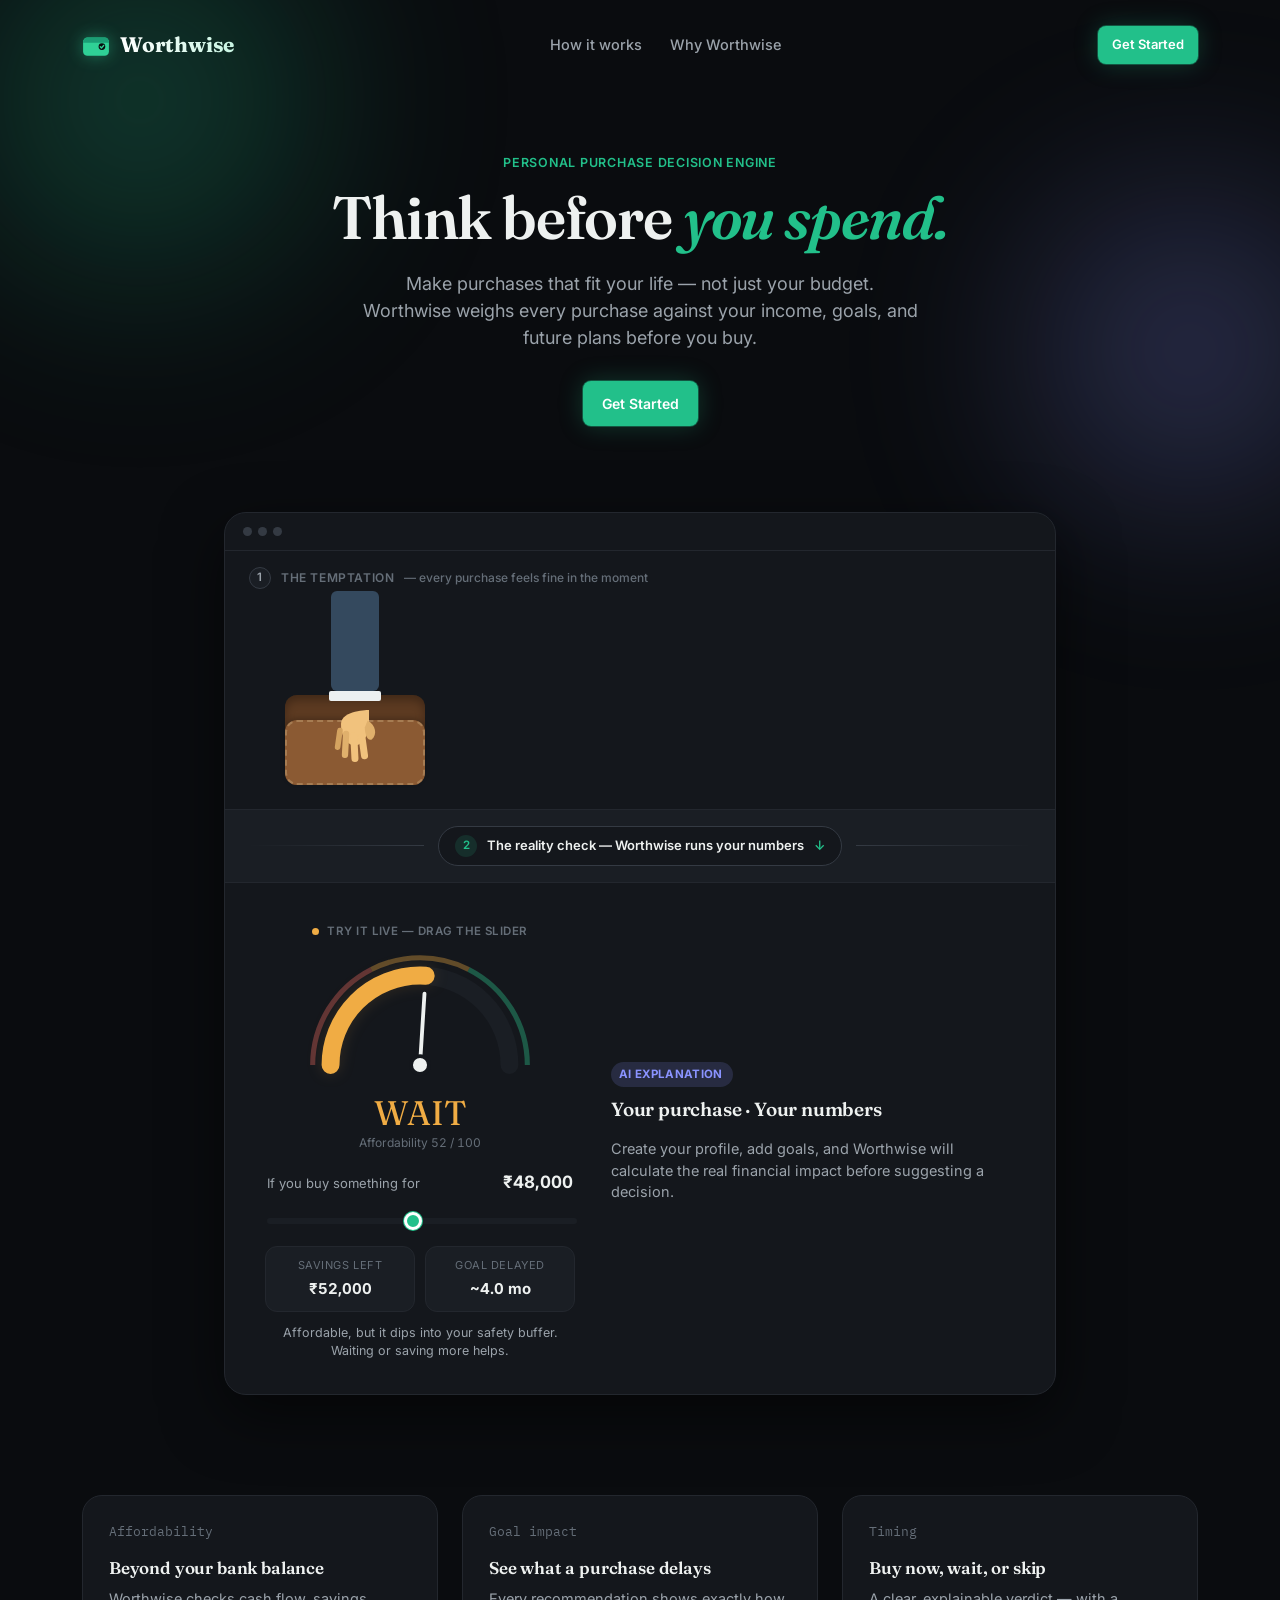
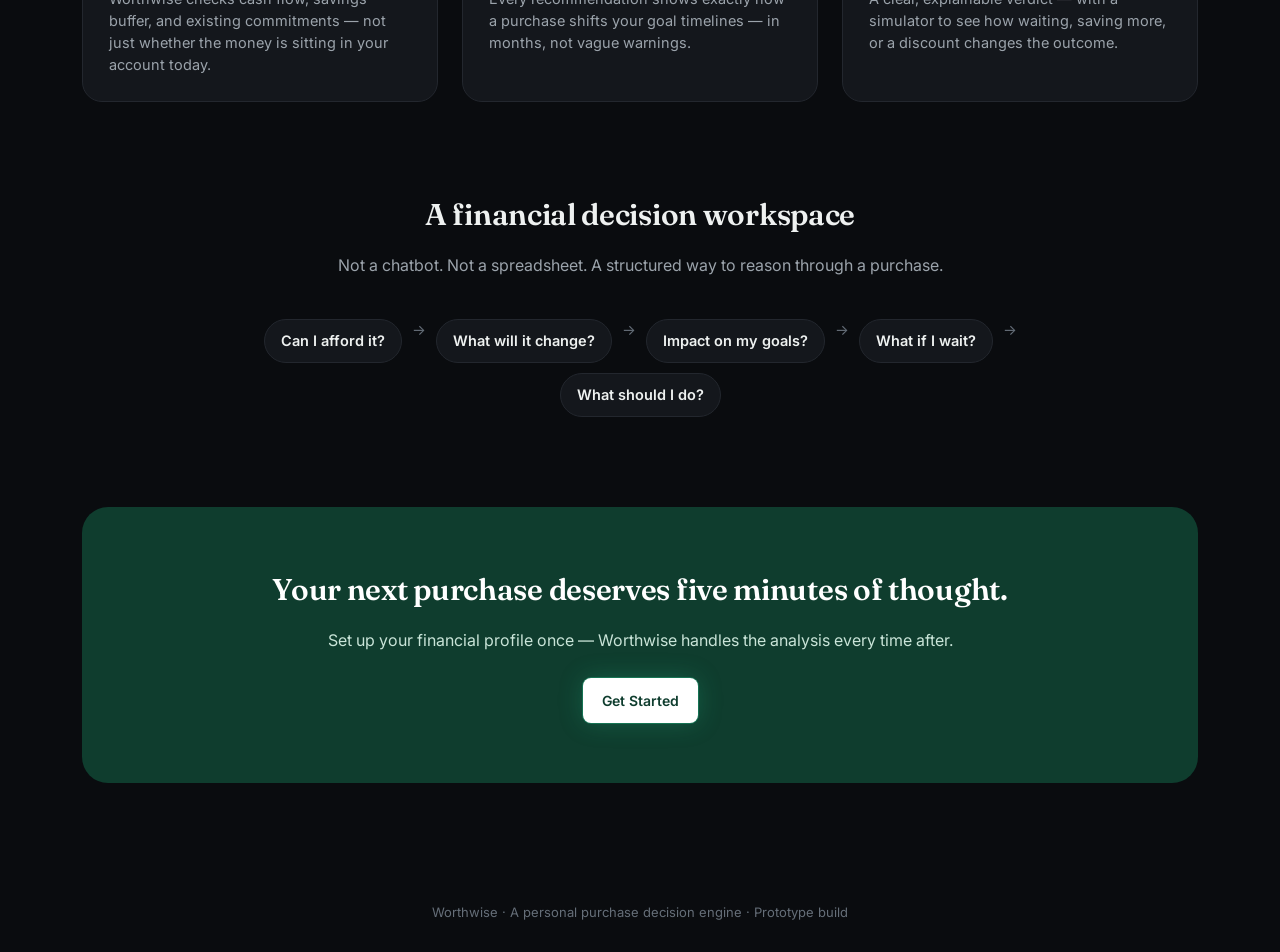
==== commit ccd31fae: "solved the issue of mobile ui" ====
--- a/src/main/resources/static/index.html
+++ b/src/main/resources/static/index.html
@@ -13,11 +13,11 @@
 <div class="aurora-bg"><div class="aurora-blob a1"></div><div class="aurora-blob a2"></div><div class="aurora-blob a3"></div></div>
 <div class="landing-nav">
   <div class="logo">
-    <svg width="26" height="26" viewBox="0 0 26 26" fill="none">
-      <rect x="1" y="6" width="24" height="17" rx="4" fill="#22C08A"/>
-      <path d="M1 10.5C1 8.01 3.01 6 5.5 6H21c2.21 0 4 1.79 4 4v1H1v-.5Z" fill="#0F3D2E"/>
+    <svg class="logo-mark" width="28" height="28" viewBox="0 0 26 26" fill="none">
+      <rect x="1" y="6" width="24" height="17" rx="4" fill="#2FD196"/>
+      <path d="M1 10.5C1 8.01 3.01 6 5.5 6H21c2.21 0 4 1.79 4 4v1H1v-.5Z" fill="#1B9E75"/>
       <circle cx="18.5" cy="14.5" r="3.1" fill="#0A0C0F"/>
-      <path d="M17 14.6l1.1 1.1 2-2.2" stroke="#22C08A" stroke-width="1.3" stroke-linecap="round" stroke-linejoin="round" fill="none"/>
+      <path d="M17 14.6l1.1 1.1 2-2.2" stroke="#2FD196" stroke-width="1.3" stroke-linecap="round" stroke-linejoin="round" fill="none"/>
     </svg>
     <span class="logo-word">Worthwise</span>
   </div>
@@ -51,6 +51,8 @@
         <p class="muted" style="font-size:14.5px;">Create your profile, add goals, and Worthwise will calculate the real financial impact before suggesting a decision.</p>
       </div>
     </div>
+
+    <div class="hero-caption"><span class="hc-num">1</span>The temptation <span class="hc-sub">— every purchase feels fine in the moment</span></div>
 
     <!-- ===== Eye-catching wallet/money animation block ===== -->
     <div class="wallet-anim-module">
@@ -84,6 +86,10 @@
         <h2>Approved! 🎉</h2>
         <p>Yes, you can take it.</p>
       </div>
+    </div>
+
+    <div class="hero-divider" role="separator">
+      <span class="hd-pill"><span class="hd-num">2</span>The reality check — Worthwise runs your numbers <span class="hd-arrow">↓</span></span>
     </div>
 
   </div>
@@ -505,4 +511,4 @@
 
 <script src="app.js"></script>
 </body>
-</html>
+</html>
--- a/src/main/resources/static/styles.css
+++ b/src/main/resources/static/styles.css
@@ -86,9 +86,17 @@
 /* ---------------------------------------------------------------- */
 /* Logo                                                              */
 /* ---------------------------------------------------------------- */
-.logo{ display:flex; align-items:center; gap:10px; font-weight:700; font-size:17px; color: var(--pine-dark); }
+.logo{ display:flex; align-items:center; gap:10px; font-weight:700; font-size:17px; color: var(--ink); }
 .logo svg{ flex-shrink:0; }
-.logo-word{ font-family: var(--font-display); font-weight:600; font-size:19px; letter-spacing:-0.01em; }
+/* Bright, high-contrast brand: the old dark-green text (--pine-dark) was nearly
+   invisible on the dark background. Icon gets a soft glow so it reads clearly. */
+.logo .logo-mark{ filter: drop-shadow(0 0 8px rgba(47,209,150,0.45)); }
+.logo-word{
+  font-family: var(--font-display); font-weight:700; font-size:21px; letter-spacing:-0.01em;
+  color: var(--ink);
+  background: linear-gradient(90deg, #FFFFFF 0%, #C9F5E3 100%);
+  -webkit-background-clip: text; background-clip: text; -webkit-text-fill-color: transparent;
+}
 
 /* ---------------------------------------------------------------- */
 /* App shell / sidebar                                               */
@@ -636,8 +644,10 @@
     .hero-frame::after{ display:none; }
   }
   .hero-frame .bar{ order:0; }
-  .hero-frame .wallet-anim-module{ order:1; }
-  .hero-frame .decision-preview{ order:2; }
+  .hero-frame .hero-caption{ order:1; }
+  .hero-frame .wallet-anim-module{ order:2; }
+  .hero-frame .hero-divider{ order:3; }
+  .hero-frame .decision-preview{ order:4; }
 
   .hero-frame .bar{ display:flex; gap:6px; padding: 14px 18px; border-bottom:1px solid var(--border); }
   .hero-frame .dot-b{ width:9px;height:9px;border-radius:50%; background: var(--border-strong); }
@@ -881,7 +891,6 @@
   height: 220px;
   margin: 0 auto;
   overflow: hidden;
-  border-bottom: 1px solid var(--border);
 }
 
 .wallet-anim-module .wallet-container{
@@ -943,9 +952,10 @@
   width: 70px; height: 74px; display:block; margin: 0 auto; transform: scaleX(-1);
 }
 .wallet-anim-module .alert-popup{
-  position: absolute; top: 28%; left: 50%; transform: translate(-50%, -50%) scale(0);
+  position: absolute; top: 50%; right: 32px; left: auto;
+  transform: translateY(-50%) scale(0); transform-origin: 100% 50%;
   color:#fff; padding: 14px 18px; border-radius: 14px; text-align:center;
-  box-shadow: 0 10px 25px rgba(0,0,0,0.4); z-index: 10; width: 75%; opacity: 0;
+  box-shadow: 0 10px 25px rgba(0,0,0,0.4); z-index: 10; width: 46%; max-width: 380px; opacity: 0;
 }
 .wallet-anim-module .popup-stop{
   background: linear-gradient(135deg, #ff416c, #ff4b2b);
@@ -992,17 +1002,248 @@
   100% { opacity: 1; transform: translate(0,0); }
 }
 @keyframes walletPopupStopStory{
-  0%, 16% { transform: translate(-50%, -50%) scale(0); opacity: 0; }
-  19%, 28% { transform: translate(-50%, -50%) scale(1); opacity: 1; }
-  32%, 100% { transform: translate(-50%, -50%) scale(0); opacity: 0; }
+  0%, 16% { transform: translateY(-50%) scale(0); opacity: 0; }
+  19%, 28% { transform: translateY(-50%) scale(1); opacity: 1; }
+  32%, 100% { transform: translateY(-50%) scale(0); opacity: 0; }
 }
 @keyframes walletPopupAllowStory{
-  0%, 66% { transform: translate(-50%, -50%) scale(0); opacity: 0; }
-  69%, 78% { transform: translate(-50%, -50%) scale(1); opacity: 1; }
-  82%, 100% { transform: translate(-50%, -50%) scale(0); opacity: 0; }
+  0%, 66% { transform: translateY(-50%) scale(0); opacity: 0; }
+  69%, 78% { transform: translateY(-50%) scale(1); opacity: 1; }
+  82%, 100% { transform: translateY(-50%) scale(0); opacity: 0; }
 }
 @media (max-width: 560px){
   .wallet-anim-module{ height: 190px; }
   .wallet-anim-module .wallet-container{ left: 20px; }
   .wallet-anim-module .human-arm{ left: 55px; } /* mirrors the wallet's 40px shift above */
-}
+  .wallet-anim-module .alert-popup{ right: 12px; width: 50%; padding: 10px 12px; }
+  .wallet-anim-module .alert-popup h2{ font-size:15px; }
+  .wallet-anim-module .alert-popup p{ font-size:11.5px; }
+}
+
+/* ==========================================================================
+   Landing hero: interactive purchase simulator (replaces the static gauge)
+   ========================================================================== */
+.decision-preview .dial-wrap.hs-host{ width:310px; max-width:100%; }
+.hs{
+  width:100%; text-align:center;
+  --vc: var(--wait); --vc-soft: var(--wait-soft);
+}
+.hs[data-verdict="BUY"] { --vc: var(--buy);  --vc-soft: var(--buy-soft); }
+.hs[data-verdict="WAIT"]{ --vc: var(--wait); --vc-soft: var(--wait-soft); }
+.hs[data-verdict="SKIP"]{ --vc: var(--skip); --vc-soft: var(--skip-soft); }
+
+.hs-tag{
+  display:inline-flex; align-items:center; gap:8px; margin-bottom:10px;
+  font-size:11.5px; font-weight:600; letter-spacing:.04em; text-transform:uppercase; color: var(--ink-faint);
+}
+.hs-live-dot{
+  width:7px; height:7px; border-radius:50%; background: var(--vc);
+  box-shadow: 0 0 0 0 var(--vc); animation: hsPulse 1.8s ease-out infinite;
+}
+@keyframes hsPulse{
+  0%  { box-shadow: 0 0 0 0 var(--vc-soft), 0 0 0 0 var(--vc-soft); opacity:1; }
+  70% { box-shadow: 0 0 0 9px transparent, 0 0 0 9px transparent; }
+  100%{ box-shadow: 0 0 0 0 transparent; }
+}
+
+.hs-gauge{ width:100%; max-width:230px; height:auto; display:block; margin:0 auto; overflow:visible; }
+.hs-track{ stroke: var(--surface-sunk); }
+.hs-arc{ stroke: var(--vc); transition: stroke-dashoffset .35s var(--ease), stroke .3s var(--ease); filter: drop-shadow(0 0 6px var(--vc-soft)); }
+.hs-zone{ stroke-width:4; stroke-linecap:butt; opacity:.35; }
+.hs-zone.z-skip{ stroke: var(--skip); }
+.hs-zone.z-wait{ stroke: var(--wait); }
+.hs-zone.z-buy { stroke: var(--buy); }
+.hs-needle{ transform-origin: 90px 90px; transform: rotate(0deg); transition: transform .35s cubic-bezier(.34,1.4,.64,1); }
+.hs-needle line{ stroke: var(--ink); }
+.hs-hub{ fill: var(--ink); stroke: var(--surface); stroke-width:3; }
+
+.hs-verdict{
+  font-family: var(--font-display); font-size:34px; line-height:1.1; color: var(--vc);
+  margin-top:2px; transition: color .3s var(--ease);
+}
+.hs-verdict.pop{ animation: hsPop .38s cubic-bezier(.34,1.56,.64,1); }
+@keyframes hsPop{
+  0%  { transform: scale(.7); opacity:.4; }
+  100%{ transform: scale(1);  opacity:1; }
+}
+.hs-score{ font-size:12px; color: var(--ink-faint); margin-top:2px; font-variant-numeric: tabular-nums; }
+
+.hs-price-row{
+  display:flex; justify-content:space-between; align-items:baseline; gap:10px;
+  margin: 18px 2px 10px; font-size:13px; color: var(--ink-muted);
+}
+.hs-price-row strong{ color: var(--ink); font-size:17px; font-variant-numeric: tabular-nums; }
+
+.hs-range{
+  -webkit-appearance:none; appearance:none; width:100%; height:6px; border-radius:999px; outline:none; cursor:pointer;
+  background: linear-gradient(90deg, var(--vc) var(--fill,40%), var(--surface-sunk) var(--fill,40%));
+  --fill: 40%;
+}
+.hs-range::-webkit-slider-thumb{
+  -webkit-appearance:none; appearance:none; width:22px; height:22px; border-radius:50%;
+  background:#fff; border:4px solid var(--vc); box-shadow: 0 2px 8px rgba(0,0,0,.45);
+  cursor:grab; transition: transform .15s var(--ease), border-color .3s var(--ease);
+}
+.hs-range::-moz-range-thumb{
+  width:14px; height:14px; border-radius:50%; background:#fff; border:4px solid var(--vc);
+  box-shadow: 0 2px 8px rgba(0,0,0,.45); cursor:grab;
+}
+.hs-range:active::-webkit-slider-thumb{ transform: scale(1.15); cursor:grabbing; }
+.hs-range:focus-visible{ box-shadow: 0 0 0 4px var(--vc-soft); }
+
+.hs-stats{ display:grid; grid-template-columns:1fr 1fr; gap:10px; margin-top:16px; }
+.hs-stats > div{
+  background: var(--surface-sunk); border:1px solid var(--border); border-radius:12px; padding:10px 8px;
+}
+.hs-stats span{ display:block; font-size:11px; color: var(--ink-faint); text-transform:uppercase; letter-spacing:.05em; margin-bottom:3px; }
+.hs-stats b{ font-size:15px; color: var(--ink); font-variant-numeric: tabular-nums; }
+
+.hs-reason{
+  margin:12px 0 0; font-size:12.5px; line-height:1.45; color: var(--ink-muted); min-height:36px;
+}
+
+@media (prefers-reduced-motion: reduce){
+  .hs-live-dot, .hs-verdict.pop{ animation:none; }
+  .hs-arc, .hs-needle{ transition:none; }
+}
+
+/* ==========================================================================
+   Separation between the two hero animations (wallet story vs live simulator)
+   ========================================================================== */
+.hero-caption{
+  display:flex; align-items:center; gap:10px; padding: 16px 24px 0;
+  font-size:12px; font-weight:600; letter-spacing:.05em; text-transform:uppercase; color: var(--ink-faint);
+}
+.hero-caption .hc-num{
+  width:22px; height:22px; border-radius:50%; display:inline-flex; align-items:center; justify-content:center;
+  background: var(--surface-sunk); border:1px solid var(--border-strong); color: var(--ink-muted); font-size:11.5px;
+}
+.hero-caption .hc-sub{ text-transform:none; letter-spacing:0; font-weight:500; color: var(--ink-faint); }
+
+.hero-divider{
+  position:relative; display:flex; align-items:center; gap:14px; padding: 16px 24px;
+  background: var(--surface-sunk);
+  border-top:1px solid var(--border); border-bottom:1px solid var(--border);
+}
+.hero-divider::before, .hero-divider::after{
+  content:''; flex:1; height:1px;
+  background: linear-gradient(90deg, transparent, var(--border-strong));
+}
+.hero-divider::after{ background: linear-gradient(270deg, transparent, var(--border-strong)); }
+.hero-divider .hd-pill{
+  display:inline-flex; align-items:center; gap:10px; padding: 8px 16px; border-radius:999px;
+  border:1px solid var(--border-strong); background: var(--surface);
+  font-size:13px; font-weight:600; color: var(--ink); white-space:nowrap;
+}
+.hero-divider .hd-num{
+  width:22px; height:22px; border-radius:50%; display:inline-flex; align-items:center; justify-content:center;
+  background: var(--pine-soft); color: var(--pine); font-size:11.5px;
+}
+.hero-divider .hd-arrow{ color: var(--pine); display:inline-block; animation: hdBounce 1.6s ease-in-out infinite; }
+@keyframes hdBounce{ 0%,100%{ transform: translateY(-2px); } 50%{ transform: translateY(3px); } }
+@media (max-width: 560px){
+  .hero-divider{ padding: 14px 12px; gap:8px; }
+  .hero-divider .hd-pill{ font-size:12px; padding: 7px 12px; white-space:normal; text-align:center; }
+  .hero-caption .hc-sub{ display:none; }
+}
+@media (prefers-reduced-motion: reduce){ .hero-divider .hd-arrow{ animation:none; } }
+
+/* ==========================================================================
+   Mobile bottom navigation + Account sheet (<= 900px only; desktop keeps sidebar)
+   ========================================================================== */
+.bottom-nav, .account-overlay, .account-sheet{ display:none; }
+
+@media (max-width: 900px){
+  /* the side drawer, hamburger and duplicate "+" button are replaced by the bottom bar */
+  .sidebar, .drawer-overlay, .drawer-toggle, .mobile-cta{ display:none !important; }
+  .mobile-topbar{ justify-content:flex-start; }
+
+  /* keep page content and the sticky save bar clear of the bottom bar */
+  .page{ padding-bottom: calc(100px + env(safe-area-inset-bottom, 0px)); }
+  .save-bar{ bottom: calc(68px + env(safe-area-inset-bottom, 0px)); }
+
+  .bottom-nav{
+    display:flex; align-items:stretch; justify-content:space-around;
+    position:fixed; left:0; right:0; bottom:0; z-index:70;
+    padding: 6px 6px calc(6px + env(safe-area-inset-bottom, 0px));
+    background: rgba(20,23,28,0.94);
+    -webkit-backdrop-filter: blur(14px); backdrop-filter: blur(14px);
+    border-top: 1px solid var(--border);
+    box-shadow: 0 -8px 30px rgba(0,0,0,0.35);
+  }
+  .bn-item{
+    flex:1; min-width:0; display:flex; flex-direction:column; align-items:center; justify-content:center; gap:3px;
+    padding: 4px 2px; background:none; border:none; cursor:pointer; font: inherit;
+    font-size:11px; font-weight:600; color: var(--ink-faint); text-decoration:none;
+    -webkit-tap-highlight-color: transparent; transition: color .2s var(--ease);
+  }
+  .bn-ico{
+    width:48px; height:28px; border-radius:999px; display:flex; align-items:center; justify-content:center;
+    transition: background .2s var(--ease), transform .2s var(--ease);
+  }
+  .bn-item:active .bn-ico{ transform: scale(.92); }
+  .bn-item.active{ color: var(--pine); }
+  .bn-item.active .bn-ico{ background: var(--pine-soft); }
+  .bn-label{ line-height:1.1; white-space:nowrap; overflow:hidden; text-overflow:ellipsis; max-width:100%; }
+
+  .account-overlay{
+    display:block; position:fixed; inset:0; z-index:85; background: rgba(0,0,0,0.6);
+    opacity:0; pointer-events:none; transition: opacity .25s var(--ease);
+  }
+  .account-overlay.visible{ opacity:1; pointer-events:auto; }
+  body.sheet-open{ overflow:hidden; }
+
+  .account-sheet{
+    display:block; position:fixed; left:0; right:0; bottom:0; z-index:90;
+    max-height: 85vh; overflow-y:auto;
+    background: var(--surface); border-top:1px solid var(--border-strong);
+    border-radius: 22px 22px 0 0; box-shadow: 0 -20px 60px rgba(0,0,0,0.6);
+    padding: 10px 18px calc(20px + env(safe-area-inset-bottom, 0px));
+    transform: translateY(105%); visibility:hidden;
+    transition: transform .3s var(--ease), visibility 0s linear .3s;
+  }
+  .account-sheet.open{ transform: translateY(0); visibility:visible; transition: transform .3s var(--ease), visibility 0s; }
+
+  .as-grabber{ width:40px; height:4px; border-radius:999px; background: var(--border-strong); margin: 4px auto 14px; }
+  .as-user{ display:flex; align-items:center; gap:14px; padding: 6px 2px 16px; }
+  .as-avatar{ width:48px; height:48px; font-size:15px; }
+  .as-user-text{ min-width:0; }
+  .as-label{ font-size:11px; font-weight:600; letter-spacing:.06em; text-transform:uppercase; color: var(--ink-faint); margin-bottom:3px; }
+  .as-email{ font-size:15px; font-weight:700; color: var(--ink); word-break:break-all; line-height:1.3; }
+
+  .as-health{
+    display:flex; justify-content:space-between; align-items:center; gap:10px;
+    padding: 12px 14px; margin-bottom: 8px; border-radius: var(--radius-sm);
+    background: var(--surface-sunk); border:1px solid var(--border); font-size:13px; color: var(--ink-muted);
+  }
+  .as-health b{ color: var(--ink); display:inline-flex; align-items:center; gap:8px; }
+
+  .as-link{
+    display:flex; align-items:center; gap:14px; padding: 12px 10px; border-radius: var(--radius-sm);
+    color: var(--ink); text-decoration:none; -webkit-tap-highlight-color: transparent;
+  }
+  .as-link:active{ background: var(--surface-sunk); }
+  .as-ico{ width:40px; height:40px; border-radius:12px; display:flex; align-items:center; justify-content:center; flex-shrink:0; }
+  .as-ico-profile{ background: var(--pine-soft); color: var(--pine); }
+  .as-ico-settings{ background: rgba(129,140,248,0.16); color: #9AA5FF; }
+  .as-link-text{ display:flex; flex-direction:column; min-width:0; }
+  .as-link-text b{ font-size:15px; font-weight:600; }
+  .as-link-text small{ font-size:12px; color: var(--ink-faint); margin-top:2px; }
+
+  /* Profile vs Settings are separate screens on mobile */
+  #view-profile:not([data-mode="settings"]) #settings-card{ display:none; }
+  #view-profile .profile-nav a[data-scroll-target="settings-card"]{ display:none; }
+  #view-profile[data-mode="settings"] .profile-nav,
+  #view-profile[data-mode="settings"] .profile-section:not(#settings-card),
+  #view-profile[data-mode="settings"] .save-bar{ display:none; }
+
+  .as-logout{
+    width:100%; margin-top:10px; padding: 14px; display:flex; align-items:center; justify-content:center; gap:10px;
+    border-radius: var(--radius-sm); border:1px solid var(--skip); background: var(--skip-soft); color: var(--skip);
+    font: inherit; font-size:15px; font-weight:700; cursor:pointer;
+  }
+  .as-logout:active{ transform: scale(.98); }
+}
+@media (prefers-reduced-motion: reduce){
+  .account-sheet, .account-overlay, .bn-ico{ transition:none; }
+}
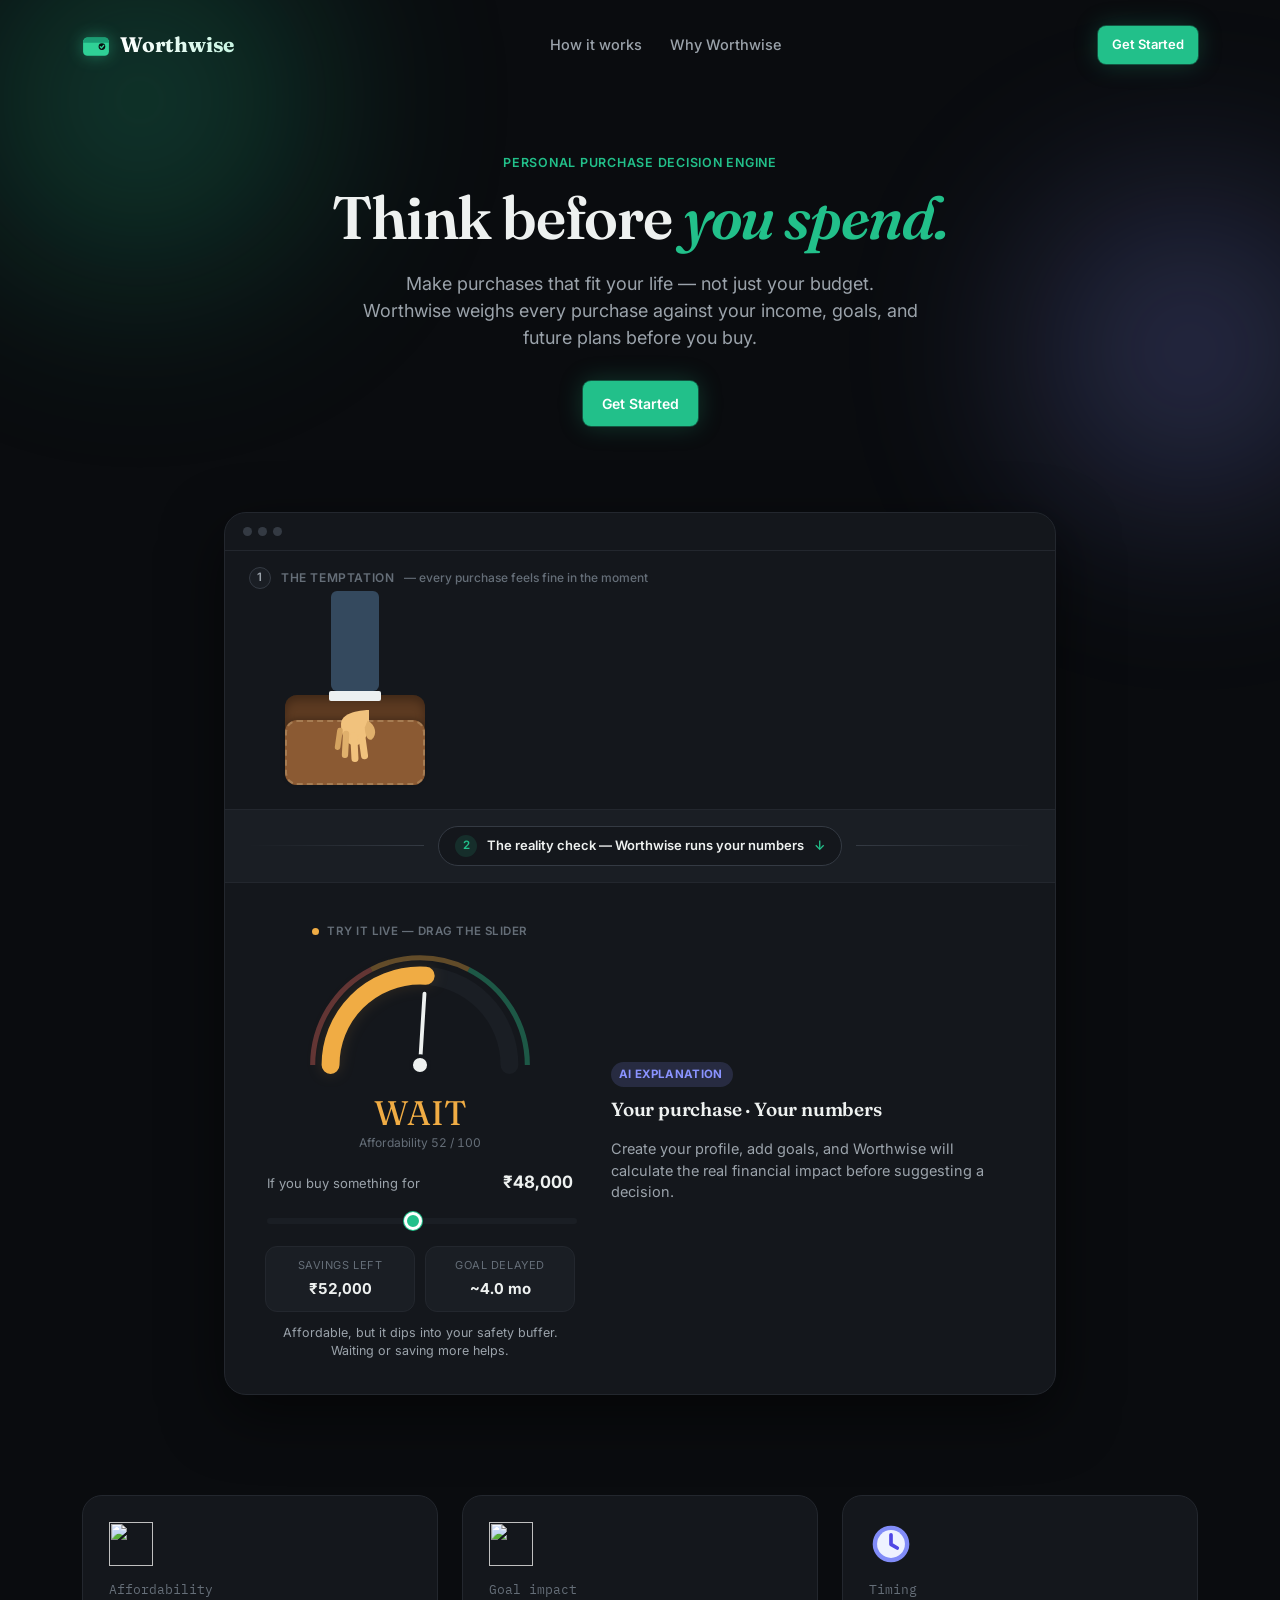
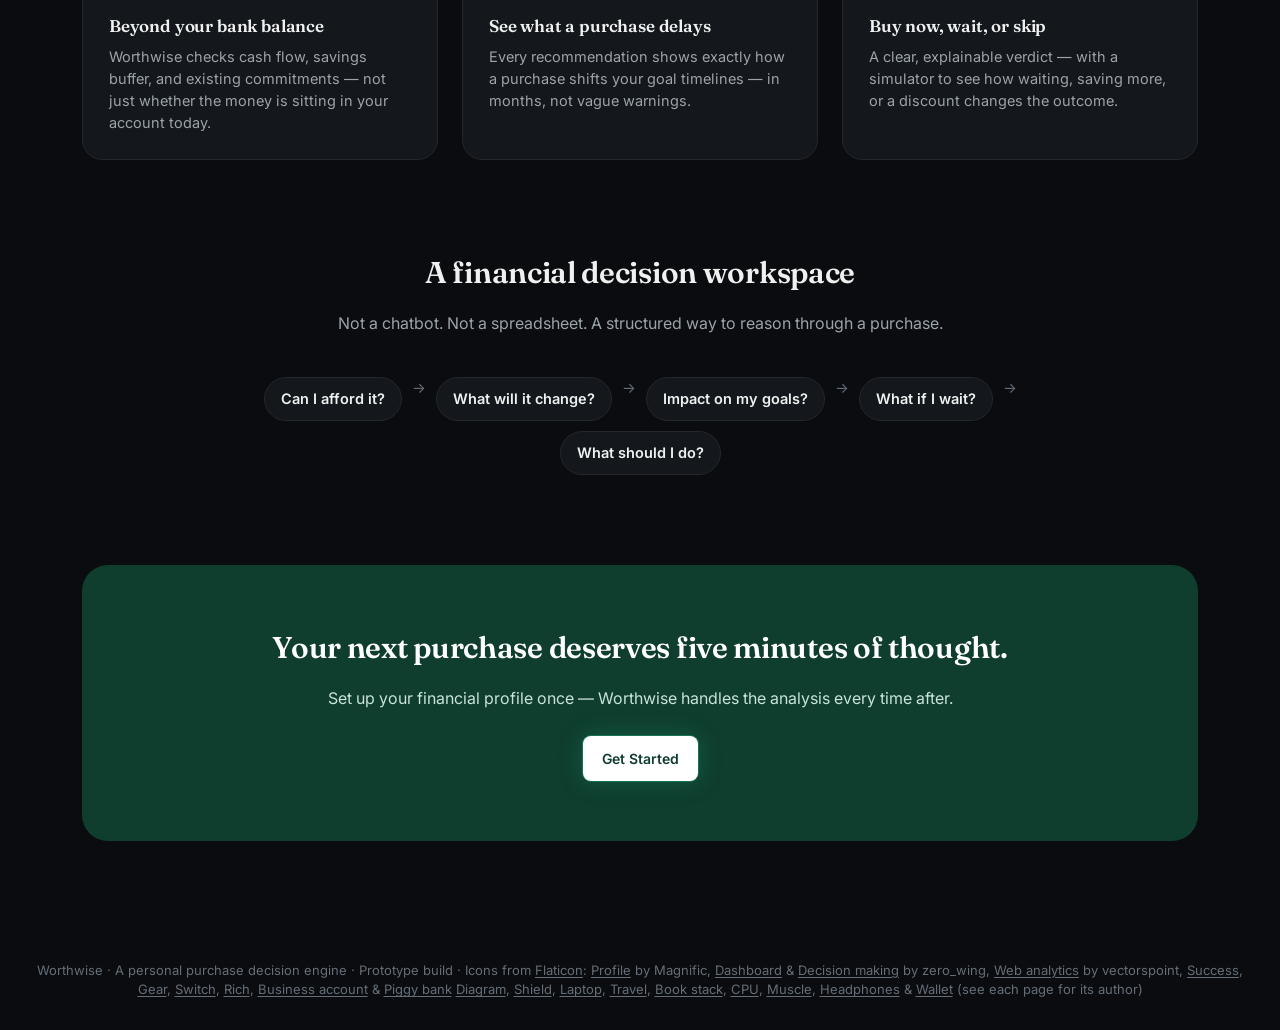
==== commit 0dfae323: "added icons" ====
--- a/src/main/resources/static/index.html
+++ b/src/main/resources/static/index.html
@@ -97,17 +97,17 @@
 
 <section class="value-strip" id="value">
   <div class="item reveal">
-    <div class="n">Affordability</div>
+    <img class="vi" src="https://cdn-icons-png.flaticon.com/512/584/584026.png" alt="" width="44" height="44" loading="lazy"><div class="n">Affordability</div>
     <h3>Beyond your bank balance</h3>
     <p>Worthwise checks cash flow, savings buffer, and existing commitments — not just whether the money is sitting in your account today.</p>
   </div>
   <div class="item reveal">
-    <div class="n">Goal impact</div>
+    <img class="vi" src="https://cdn-icons-png.flaticon.com/512/860/860511.png" alt="" width="44" height="44" loading="lazy"><div class="n">Goal impact</div>
     <h3>See what a purchase delays</h3>
     <p>Every recommendation shows exactly how a purchase shifts your goal timelines — in months, not vague warnings.</p>
   </div>
   <div class="item reveal">
-    <div class="n">Timing</div>
+    <svg class="vi" viewBox="0 0 24 24" fill="none" aria-hidden="true"><circle cx="12" cy="12" r="10" fill="#818CF8"/><circle cx="12" cy="12" r="7.6" fill="#EEF2FF"/><path d="M12 7v5.2l3.4 2" stroke="#4F46E5" stroke-width="2" stroke-linecap="round" stroke-linejoin="round"/></svg><div class="n">Timing</div>
     <h3>Buy now, wait, or skip</h3>
     <p>A clear, explainable verdict — with a simulator to see how waiting, saving more, or a discount changes the outcome.</p>
   </div>
@@ -137,7 +137,7 @@
   </div>
 </section>
 
-<footer class="landing-footer">Worthwise · A personal purchase decision engine · Prototype build</footer>
+<footer class="landing-footer">Worthwise · A personal purchase decision engine · Prototype build · Icons from <a href="https://www.flaticon.com/" title="Flaticon" target="_blank" rel="noopener">Flaticon</a>: <a href="https://www.flaticon.com/free-icon/profile_3135768" target="_blank" rel="noopener">Profile</a> by Magnific, <a href="https://www.flaticon.com/free-icon/dashboard_10397171" target="_blank" rel="noopener">Dashboard</a> &amp; <a href="https://www.flaticon.com/free-icon/decision-making_11689173" target="_blank" rel="noopener">Decision making</a> by zero_wing, <a href="https://www.flaticon.com/free-icon/web-analytics_2586879" target="_blank" rel="noopener">Web analytics</a> by vectorspoint, <a href="https://www.flaticon.com/free-icon/success_860511" target="_blank" rel="noopener">Success</a>, <a href="https://www.flaticon.com/free-icon/gear_1790042" target="_blank" rel="noopener">Gear</a>, <a href="https://www.flaticon.com/free-icon/switch_10309341" target="_blank" rel="noopener">Switch</a>, <a href="https://www.flaticon.com/free-icon/rich_2806360" target="_blank" rel="noopener">Rich</a>, <a href="https://www.flaticon.com/free-icon/business-account_18558197" target="_blank" rel="noopener">Business account</a> &amp; <a href="https://www.flaticon.com/free-icon/piggy-bank_584052" target="_blank" rel="noopener">Piggy bank</a> <a href="https://www.flaticon.com/free-icon/diagram_2285545" target="_blank" rel="noopener">Diagram</a>, <a href="https://www.flaticon.com/free-icon/shield_595764" target="_blank" rel="noopener">Shield</a>, <a href="https://www.flaticon.com/free-icon/laptop_428001" target="_blank" rel="noopener">Laptop</a>, <a href="https://www.flaticon.com/free-icon/travel_2831972" target="_blank" rel="noopener">Travel</a>, <a href="https://www.flaticon.com/free-icon/book-stack_3389081" target="_blank" rel="noopener">Book stack</a>, <a href="https://www.flaticon.com/free-icon/cpu_900618" target="_blank" rel="noopener">CPU</a>, <a href="https://www.flaticon.com/free-icon/muscle_7198839" target="_blank" rel="noopener">Muscle</a>, <a href="https://www.flaticon.com/free-icon/headphones_6190871" target="_blank" rel="noopener">Headphones</a> &amp; <a href="https://www.flaticon.com/free-icon/wallet_584026" target="_blank" rel="noopener">Wallet</a> (see each page for its author)</footer>
 </div>
 
 <!-- ===================== APP SHELL ===================== -->
--- a/src/main/resources/static/styles.css
+++ b/src/main/resources/static/styles.css
@@ -1246,4 +1246,43 @@
 }
 @media (prefers-reduced-motion: reduce){
   .account-sheet, .account-overlay, .bn-ico{ transition:none; }
-}+}
+
+/* ============================================================================
+   Colorful icons (cIcon) - keep original colours, soft neutral chips behind
+   ========================================================================== */
+.cicon{ display:block; flex-shrink:0; }
+.nav-link .cicon{ opacity:.92; transition: transform .2s var(--ease), opacity .2s var(--ease); }
+.nav-link:hover .cicon{ transform: scale(1.12) rotate(-4deg); opacity:1; }
+.nav-link.active .cicon{ opacity:1; }
+.sidebar-cta .cicon{ display:inline-block; vertical-align:middle; }
+.snapshot-card .icon-wrap,
+.goal-icon,
+.decision-row .cat-icon,
+.goal-card .g-icon{
+  background: rgba(255,255,255,0.06);
+  box-shadow: inset 0 0 0 1px rgba(255,255,255,0.07);
+}
+.goal-icon, .goal-card .g-icon{ width:44px; height:44px; border-radius:12px; }
+.snapshot-card .icon-wrap{ width:40px; height:40px; border-radius:12px; }
+.decision-row .cat-icon{ width:42px; height:42px; border-radius:12px; }
+.snapshot-card:hover .cicon,
+.goal-card:hover .cicon,
+.decision-row:hover .cicon{ transform: scale(1.1); }
+.snapshot-card .cicon, .goal-card .cicon, .decision-row .cicon{ transition: transform .2s var(--ease); }
+.bn-item .cicon{ opacity:.75; transition: opacity .2s var(--ease), transform .2s var(--ease); }
+.bn-item.active .cicon{ opacity:1; transform: scale(1.06); }
+.as-ico-profile{ background: rgba(16,185,129,0.16) !important; }
+.as-ico-settings{ background: rgba(251,146,60,0.16) !important; }
+.as-logout .cicon{ display:inline-block; }
+@media (prefers-reduced-motion: reduce){
+  .cicon, .nav-link .cicon{ transition:none !important; transform:none !important; }
+}
+
+.cicon-img{ object-fit:contain; border-radius:0; }
+
+.nav-link .cicon-img{ width:22px; height:22px; }
+.cicon-img{ image-rendering:auto; }
+
+.value-strip .item .vi{ display:block; width:44px; height:44px; margin-bottom:14px; object-fit:contain; }
+.landing-footer a{ color:inherit; text-decoration:underline; text-underline-offset:2px; }
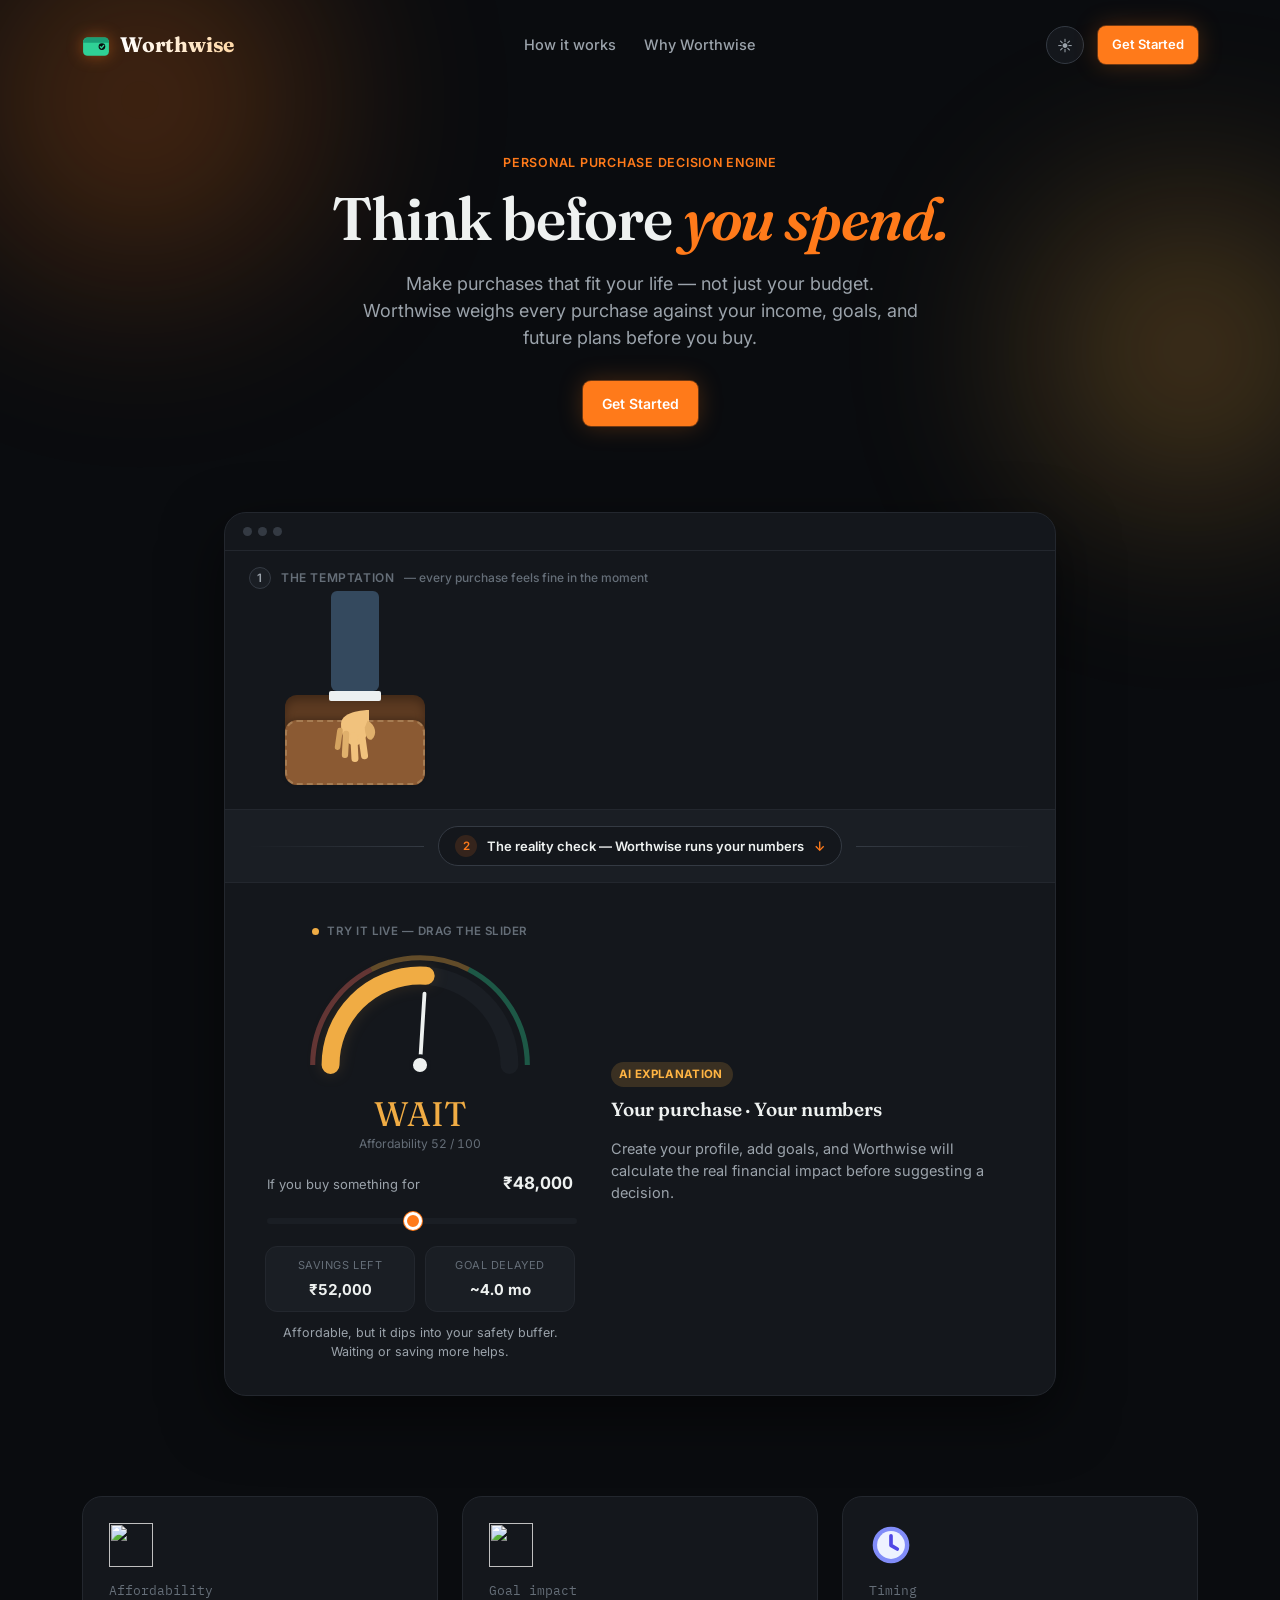
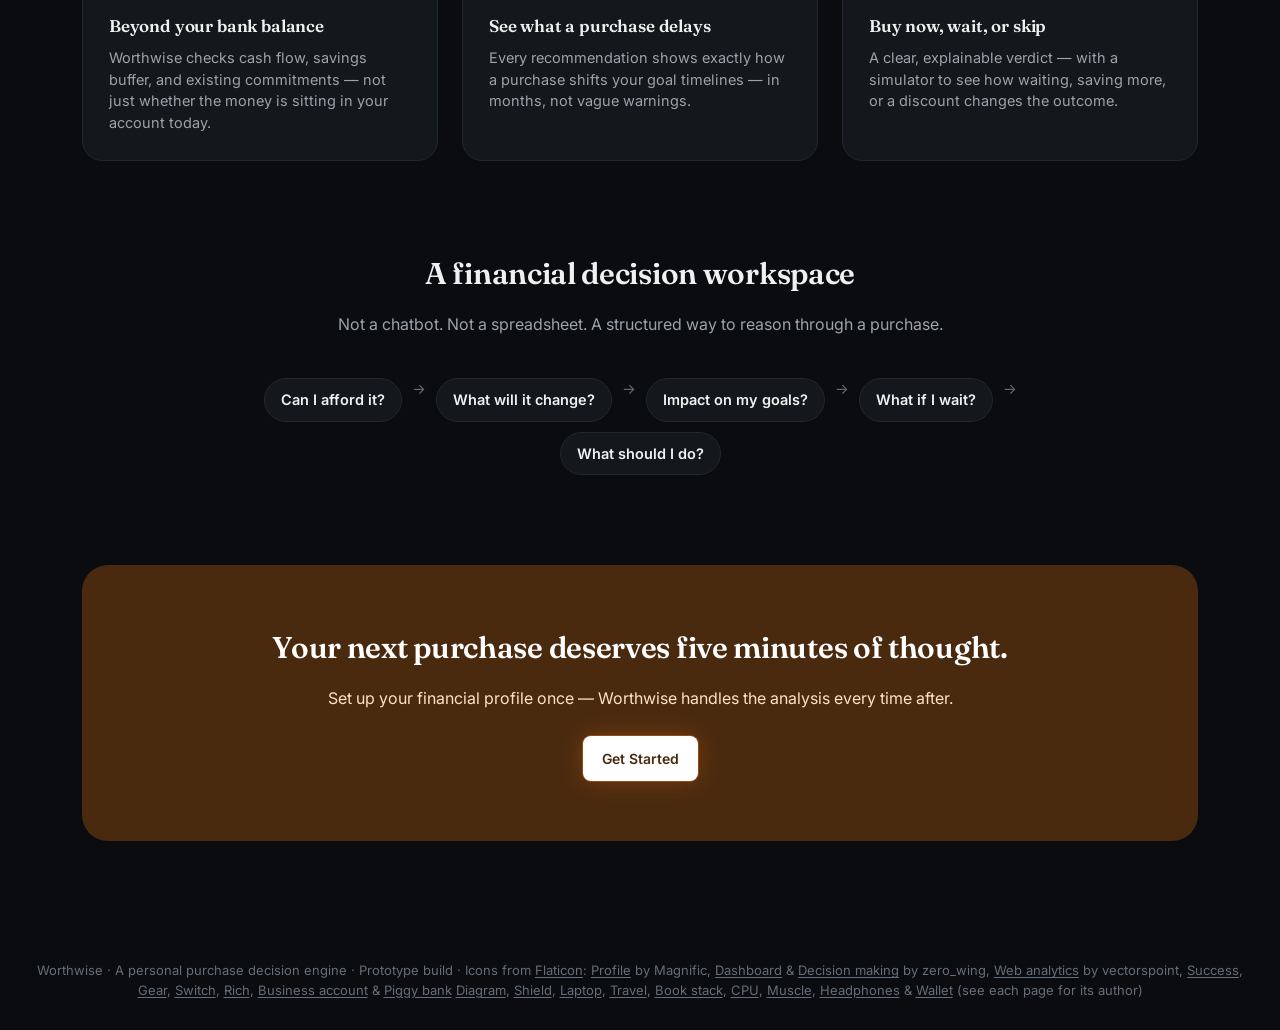
==== commit a7dcef5b: "white screen added" ====
--- a/src/main/resources/static/index.html
+++ b/src/main/resources/static/index.html
@@ -4,6 +4,16 @@
 <meta charset="UTF-8">
 <meta name="viewport" content="width=device-width, initial-scale=1.0">
 <title>Worthwise — Think before you spend.</title>
+<script>
+  // Apply saved theme before CSS paints, so there's no flash of the wrong theme.
+  (function(){
+    try {
+      if (localStorage.getItem('worthwise_theme') === 'light') {
+        document.documentElement.setAttribute('data-theme', 'light');
+      }
+    } catch (e) {}
+  })();
+</script>
 <link rel="stylesheet" href="styles.css">
 </head>
 <body>
@@ -25,7 +35,13 @@
     <a href="javascript:void(0)" data-scroll-target="how">How it works</a>
     <a href="javascript:void(0)" data-scroll-target="value">Why Worthwise</a>
   </div>
-  <a href="#/auth" class="btn btn-primary btn-sm btn-get-started">Get Started</a>
+  <div style="display:flex; align-items:center; gap:14px;">
+    <button type="button" id="theme-toggle" class="theme-toggle" aria-label="Toggle light/dark theme" title="Toggle theme">
+      <span class="theme-toggle-icon icon-sun">☀</span>
+      <span class="theme-toggle-icon icon-moon">☾</span>
+    </button>
+    <a href="#/auth" class="btn btn-primary btn-sm btn-get-started">Get Started</a>
+  </div>
 </div>
 
 <section class="hero fade-up">
@@ -179,6 +195,15 @@
               <h2 class="section-title">Start fresh</h2>
               <p class="section-sub">Create your profile and add your real numbers.</p>
               <form id="register-form">
+                <div class="field"><label>Name</label><input class="input" id="register-name" type="text" required autocomplete="name"></div>
+                <div class="field"><label>Gender</label>
+                  <select class="input" id="register-gender" required>
+                    <option value="" disabled selected>Select gender</option>
+                    <option value="MALE">Male</option>
+                    <option value="FEMALE">Female</option>
+                    <option value="OTHER">Other</option>
+                  </select>
+                </div>
                 <div class="field"><label>Email</label><input class="input" id="register-email" type="email" required autocomplete="email"></div>
                 <div class="field"><label>Password</label><input class="input" id="register-password" type="password" minlength="8" required autocomplete="new-password"></div>
                 <button class="btn btn-primary btn-block btn-get-started" type="submit">Create account</button>
--- a/src/main/resources/static/styles.css
+++ b/src/main/resources/static/styles.css
@@ -7,7 +7,7 @@
 @import url('https://fonts.googleapis.com/css2?family=Fraunces:opsz,wght@9..144,400;9..144,500;9..144,600;9..144,700&family=Inter:wght@400;500;600;700;800&family=IBM+Plex+Mono:wght@400;500;600&display=swap');
 
 :root{
-  /* -- surfaces & ink (dark) -- */
+  /* -- surfaces & ink (dark, default) -- */
   --bg:            #0A0C0F;
   --bg-raised:     #0F1216;
   --surface:       #14171C;
@@ -20,11 +20,11 @@
   --ink-faint:     #656E78;
 
   /* -- brand -- */
-  --pine:          #22C08A;
-  --pine-dark:     #0F3D2E;
-  --pine-soft:     rgba(34,192,138,0.14);
-  --indigo:        #8A93FF;
-  --indigo-soft:   rgba(138,147,255,0.16);
+  --pine:          #FF7A1A;
+  --pine-dark:     #4A2A0F;
+  --pine-soft:     rgba(255,122,26,0.14);
+  --indigo:        #FFB443;
+  --indigo-soft:   rgba(255,180,67,0.16);
 
   /* -- decision semantics -- */
   --buy:           #2FD196;
@@ -48,10 +48,56 @@
   --shadow-sm: 0 1px 2px rgba(0,0,0,0.35), 0 1px 1px rgba(0,0,0,0.25);
   --shadow-md: 0 8px 24px rgba(0,0,0,0.45);
   --shadow-lg: 0 20px 60px rgba(0,0,0,0.55);
-  --glow-pine: 0 0 0 1px rgba(34,192,138,0.35), 0 0 24px rgba(34,192,138,0.25);
+  --glow-pine: 0 0 0 1px rgba(255,122,26,0.35), 0 0 24px rgba(255,122,26,0.25);
   --ease: cubic-bezier(.4,0,.2,1);
 
   --sidebar-w: 264px;
+
+  /* text color used on top of translucent --pine-soft backgrounds:
+     bright brand color in dark mode (dark-on-dark-tint reads poorly),
+     the deep brand tone in light mode (readable on a pale tint). */
+  --pine-ink: var(--pine);
+
+  /* -- theme-dependent decorative accents -- */
+  --logo-grad-a:   #FFFFFF;
+  --logo-grad-b:   #FFD9A8;
+  --logo-mark-glow: 0 0 8px rgba(255,122,26,0.45);
+  --progress-end:  #E85D00;
+  --btn-cta-glow:  0 0 0 1px rgba(255,122,26,0.5), 0 0 34px rgba(255,122,26,0.4);
+}
+
+html[data-theme="light"]{
+  color-scheme: light;
+
+  /* -- surfaces & ink (light) -- */
+  --bg:            #FFFFFF;
+  --bg-raised:     #FBFCF8;
+  --surface:       #F5F7F1;
+  --surface-sunk:  #EEF1E8;
+  --border:        #E2E6DA;
+  --border-strong: #CBD1BE;
+
+  --ink:           #14170F;
+  --ink-muted:     #5B6154;
+  --ink-faint:     #8B917F;
+
+  /* -- brand -- */
+  --pine:          #7CC22B;
+  --pine-dark:     #14170F;
+  --pine-soft:     rgba(124,194,43,0.14);
+  --indigo:        #14170F;
+  --indigo-soft:   rgba(20,23,15,0.08);
+
+  --glow-pine: 0 0 0 1px rgba(124,194,43,0.35), 0 0 24px rgba(124,194,43,0.25);
+
+  --pine-ink: var(--pine-dark);
+
+  /* -- theme-dependent decorative accents -- */
+  --logo-grad-a:    #14170F;
+  --logo-grad-b:    #4C7A1C;
+  --logo-mark-glow: 0 0 8px rgba(124,194,43,0.35);
+  --progress-end:   #578E1D;
+  --btn-cta-glow:   0 0 0 1px rgba(124,194,43,0.5), 0 0 34px rgba(124,194,43,0.4);
 }
 
 @media (prefers-reduced-motion: reduce){
@@ -90,11 +136,11 @@
 .logo svg{ flex-shrink:0; }
 /* Bright, high-contrast brand: the old dark-green text (--pine-dark) was nearly
    invisible on the dark background. Icon gets a soft glow so it reads clearly. */
-.logo .logo-mark{ filter: drop-shadow(0 0 8px rgba(47,209,150,0.45)); }
+.logo .logo-mark{ filter: drop-shadow(var(--logo-mark-glow)); }
 .logo-word{
   font-family: var(--font-display); font-weight:700; font-size:21px; letter-spacing:-0.01em;
   color: var(--ink);
-  background: linear-gradient(90deg, #FFFFFF 0%, #C9F5E3 100%);
+  background: linear-gradient(90deg, var(--logo-grad-a) 0%, var(--logo-grad-b) 100%);
   -webkit-background-clip: text; background-clip: text; -webkit-text-fill-color: transparent;
 }
 
@@ -124,8 +170,26 @@
 }
 .nav-link svg{ flex-shrink:0; opacity:.85; }
 .nav-link:hover{ background: var(--surface-sunk); color: var(--ink); }
-.nav-link.active{ background: var(--pine-soft); color: var(--pine-dark); font-weight:600; }
+.nav-link.active{ background: var(--pine-soft); color: var(--pine-ink); font-weight:600; }
 .nav-link.active svg{ opacity:1; }
+
+/* -- theme toggle -- */
+.theme-toggle{
+  display:flex; align-items:center; justify-content:center; gap:8px;
+  width:38px; height:38px; padding:0; border-radius:999px;
+  background: var(--surface); border:1px solid var(--border-strong); color: var(--ink-muted);
+  cursor:pointer; transition: background .15s var(--ease), color .15s var(--ease);
+}
+.theme-toggle:hover{ background: var(--surface-sunk); color: var(--ink); }
+.theme-toggle-icon{ font-size:15px; line-height:1; display:none; }
+.icon-sun{ display:inline; }
+html[data-theme="light"] .icon-sun{ display:none; }
+html[data-theme="light"] .icon-moon{ display:inline; }
+.theme-toggle-sidebar{
+  width:100%; height:auto; padding:10px 14px; border-radius: var(--radius-sm);
+  justify-content:flex-start; font-size:13.5px; font-weight:600;
+}
+.theme-toggle-sidebar .theme-toggle-label{ margin-left:2px; }
 
 .sidebar-cta{
   margin-top: 18px;
@@ -275,13 +339,13 @@
   border: 1px solid var(--border-strong); font-weight:600; font-size:14px; cursor:pointer;
   transition: all .15s var(--ease); color: var(--ink-muted);
 }
-.radio-pill.active{ border-color: var(--pine); background: var(--pine-soft); color: var(--pine-dark); }
+.radio-pill.active{ border-color: var(--pine); background: var(--pine-soft); color: var(--pine-ink); }
 
 /* ---------------------------------------------------------------- */
 /* Progress bars                                                     */
 /* ---------------------------------------------------------------- */
 .progress-track{ height:8px; border-radius:999px; background: var(--surface-sunk); overflow:hidden; }
-.progress-fill{ height:100%; border-radius:999px; background: linear-gradient(90deg, var(--pine), #1B9E75); width:0; transition: width 1s var(--ease); }
+.progress-fill{ height:100%; border-radius:999px; background: linear-gradient(90deg, var(--pine), var(--progress-end)); width:0; transition: width 1s var(--ease); }
 
 /* ---------------------------------------------------------------- */
 /* Misc utility                                                      */
@@ -313,7 +377,7 @@
 .empty-state h3{ font-size:16px; color: var(--ink); margin-bottom:6px; }
 .empty-state p{ font-size:14px; max-width:340px; margin:0 auto; }
 
-::selection{ background: var(--pine-soft); color: var(--pine-dark); }
+::selection{ background: var(--pine-soft); color: var(--pine-ink); }
 .snapshot-card{
   background: var(--surface); border: 1px solid var(--border); border-radius: var(--radius-lg);
   padding: 20px; transition: box-shadow .2s var(--ease), transform .2s var(--ease);
@@ -322,7 +386,7 @@
 .snapshot-card .top-row{ display:flex; align-items:center; justify-content:space-between; margin-bottom:14px; }
 .snapshot-card .icon-wrap{
   width:36px; height:36px; border-radius:10px; display:flex; align-items:center; justify-content:center;
-  background: var(--pine-soft); color: var(--pine-dark);
+  background: var(--pine-soft); color: var(--pine-ink);
 }
 .snapshot-card .title{ font-size:13px; color: var(--ink-muted); font-weight:500; }
 .snapshot-card .value{ font-family: var(--font-mono); font-size: 26px; font-weight:600; letter-spacing:-0.01em; }
@@ -345,7 +409,7 @@
 
 /* Goal card */
 .goal-icon{
-  width:38px; height:38px; border-radius:10px; background: var(--pine-soft); color: var(--pine-dark);
+  width:38px; height:38px; border-radius:10px; background: var(--pine-soft); color: var(--pine-ink);
   display:flex; align-items:center; justify-content:center; margin-bottom:14px;
 }
 .goal-amounts{ display:flex; align-items:baseline; gap:6px; margin: 4px 0 10px; }
@@ -397,7 +461,7 @@
   transition: all .2s var(--ease);
 }
 .sp-item.active .sp-dot{ background: var(--pine); color:#fff; border-color: var(--pine); }
-.sp-item.done .sp-dot{ background: var(--pine-soft); color: var(--pine-dark); border-color: var(--pine-soft); }
+.sp-item.done .sp-dot{ background: var(--pine-soft); color: var(--pine-ink); border-color: var(--pine-soft); }
 .sp-line{ width:36px; height:1px; background: var(--border); }
 
 /* ---- step 2 recap ---- */
@@ -451,7 +515,7 @@
 
 .ai-response-card{ background: linear-gradient(135deg, rgba(99,102,241,0.06), rgba(236,72,153,0.05)); border: 1px solid rgba(99,102,241,0.18); }
 .ai-response-head{ display:flex; align-items:center; margin-bottom: 10px; }
-.ai-response-text{ font-size: 16px; line-height: 1.7; color: var(--ink); margin: 0; }
+.ai-response-text{ font-size: 16px; line-height: 1.7; color: var(--ink); margin: 0; white-space: pre-line; }
 
 /* ---- why this decision ---- */
 .reason-row{ display:flex; gap:12px; padding: 13px 4px; border-bottom: 1px solid var(--border); align-items:flex-start; }
@@ -476,7 +540,7 @@
 .sim-grid{ display:grid; grid-template-columns: 1fr 1fr; gap: 26px; }
 .sim-control{ margin-bottom: 22px; }
 .sim-control .sc-top{ display:flex; justify-content:space-between; font-size:14px; margin-bottom:10px; }
-.sim-control .sc-top strong{ font-family: var(--font-mono); color: var(--pine-dark); }
+.sim-control .sc-top strong{ font-family: var(--font-mono); color: var(--pine-ink); }
 input[type="range"]{
   width:100%; -webkit-appearance:none; height:6px; border-radius:999px; background: var(--surface-sunk); outline:none;
 }
@@ -717,9 +781,9 @@
     background: var(--pine-dark); border-radius: 26px; padding: 60px 40px; text-align:center; color:#fff;
   }
   .cta-inner h2{ font-size: 30px; color:#fff; margin-bottom:10px; }
-  .cta-inner p{ color: #C9E4D8; margin-bottom: 26px; }
+  .cta-inner p{ color: #FFE1C2; margin-bottom: 26px; }
   .cta-inner .btn-primary{ background:#fff; color: var(--pine-dark); }
-  .cta-inner .btn-primary:hover{ background:#EFF7F2; }
+  .cta-inner .btn-primary:hover{ background:#FFF3E8; }
 
   .landing-footer{ text-align:center; padding: 30px; color: var(--ink-faint); font-size:13px; }
 
@@ -766,7 +830,7 @@
 
   .goals-grid{ display:grid; grid-template-columns: repeat(2,1fr); gap:18px; }
   .goal-card{ display:flex; flex-direction:column; }
-  .goal-card .g-icon{ width:38px; height:38px; border-radius:10px; background: var(--pine-soft); color: var(--pine-dark); display:flex; align-items:center; justify-content:center; margin-bottom:14px; }
+  .goal-card .g-icon{ width:38px; height:38px; border-radius:10px; background: var(--pine-soft); color: var(--pine-ink); display:flex; align-items:center; justify-content:center; margin-bottom:14px; }
   .goal-card .g-name{ font-size:16.5px; margin-bottom:2px; }
   .goal-card .g-priority{ font-size:11.5px; text-transform:uppercase; letter-spacing:.04em; color: var(--ink-faint); margin-bottom:14px; }
   .goal-card .g-amounts{ display:flex; align-items:baseline; gap:6px; margin-bottom:10px; }
@@ -778,7 +842,7 @@
     border: 1.5px dashed var(--border-strong); border-radius: var(--radius-lg); padding: 30px; cursor:pointer;
     color: var(--ink-muted); transition: all .15s var(--ease); min-height: 190px;
   }
-  .create-goal-card:hover{ border-color: var(--pine); color: var(--pine-dark); background: var(--pine-soft); }
+  .create-goal-card:hover{ border-color: var(--pine); color: var(--pine-ink); background: var(--pine-soft); }
   .goal-create-form{ align-items:stretch; justify-content:flex-start; cursor:auto; color: var(--ink); padding:20px; }
   .goal-create-form:hover{ background: var(--surface); color: var(--ink); }
   .goal-create-title{ display:flex; align-items:center; gap:10px; font-weight:700; margin-bottom:4px; }
@@ -848,7 +912,7 @@
   position:relative; overflow:hidden;
   box-shadow: var(--glow-pine);
 }
-.btn-get-started:hover{ box-shadow: 0 0 0 1px rgba(34,192,138,0.5), 0 0 34px rgba(34,192,138,0.4); }
+.btn-get-started:hover{ box-shadow: var(--btn-cta-glow); }
 
 /* ==========================================================================
    Interactive auth card (tabbed login / register)
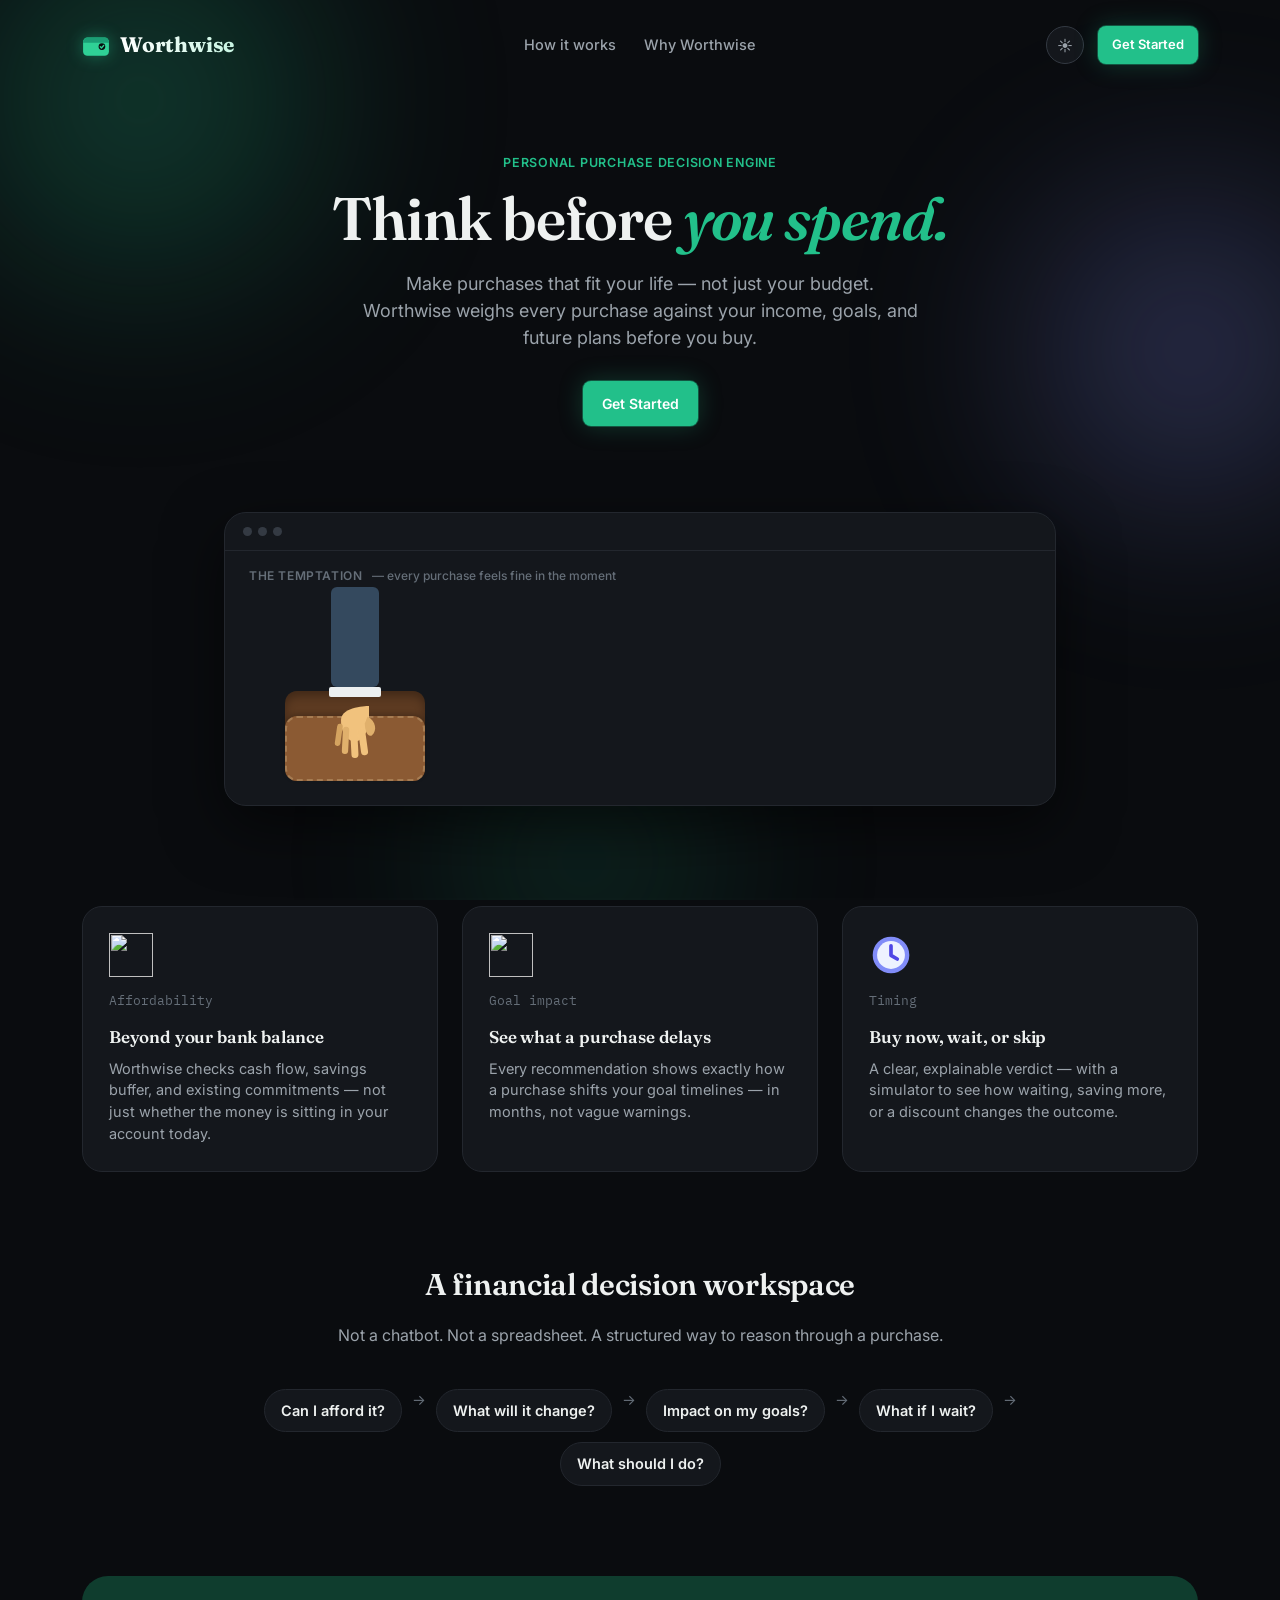
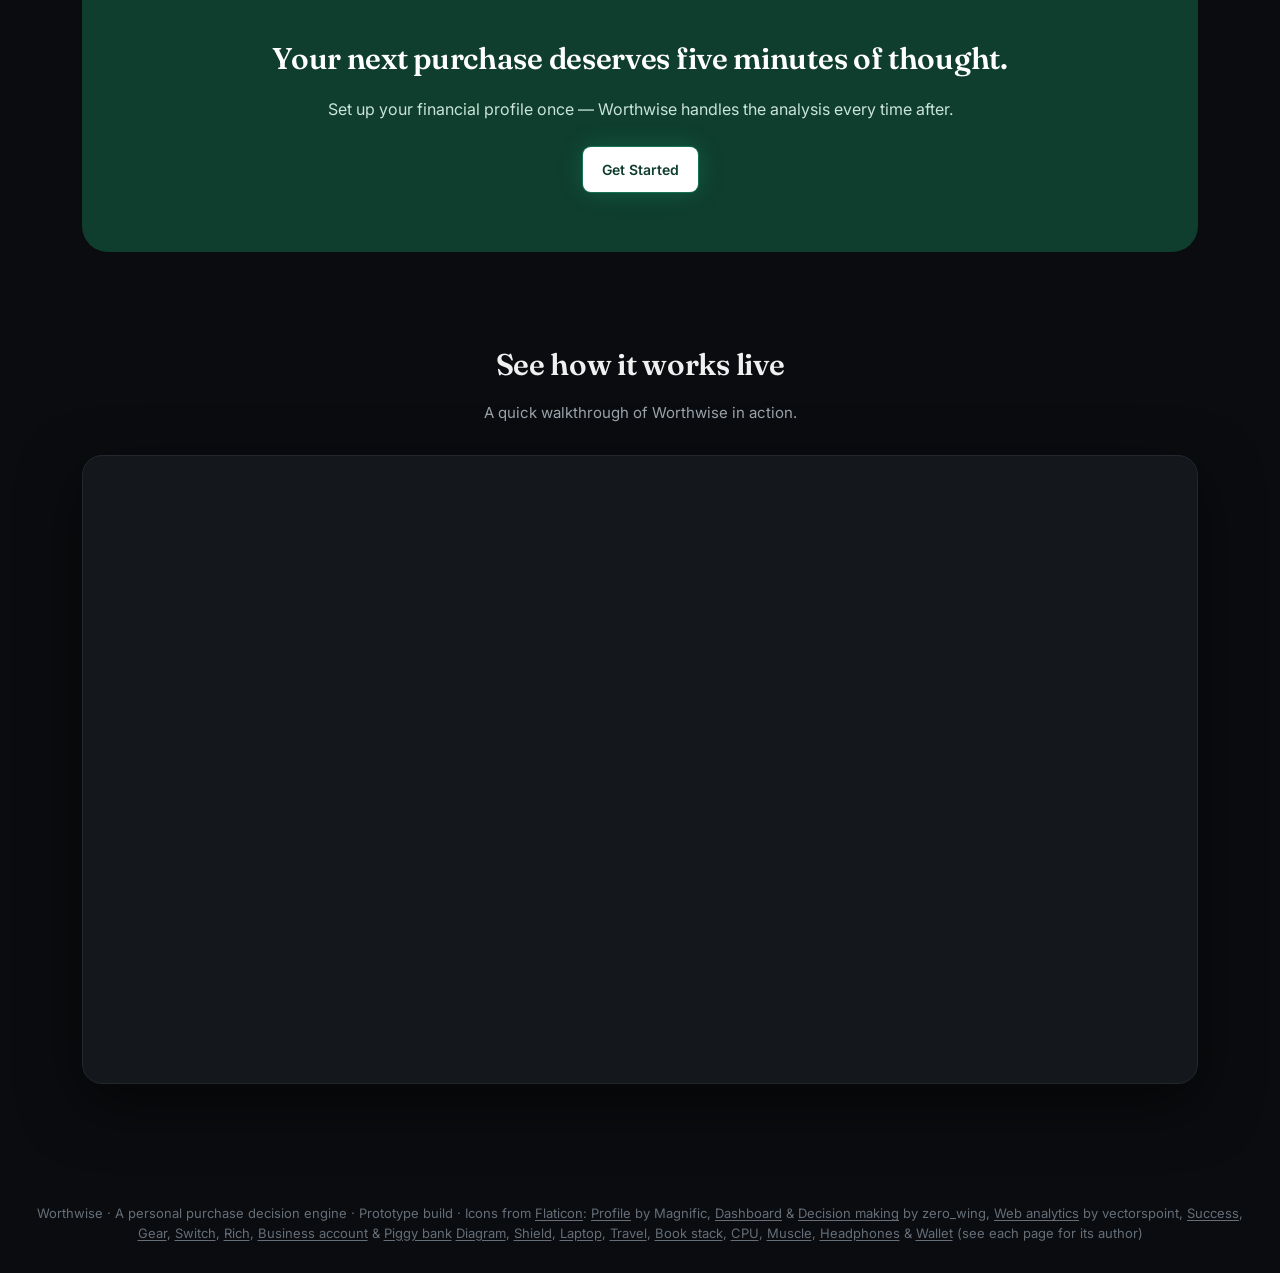
==== commit 05f3cd4c: "working" ====
--- a/src/main/resources/static/index.html
+++ b/src/main/resources/static/index.html
@@ -56,19 +56,8 @@
 <div class="hero-visual fade-up">
   <div class="hero-frame">
     <div class="bar"><span class="dot-b"></span><span class="dot-b"></span><span class="dot-b"></span></div>
-    <div class="decision-preview">
-      <div class="dial-wrap">
-        <div id="landing-dial"></div>
-        <div class="verdict">WAIT</div>
-      </div>
-      <div class="meta">
-        <span class="badge-ai badge-ai">AI Explanation</span>
-        <h3 class="mt-8">Your purchase · Your numbers</h3>
-        <p class="muted" style="font-size:14.5px;">Create your profile, add goals, and Worthwise will calculate the real financial impact before suggesting a decision.</p>
-      </div>
-    </div>
-
-    <div class="hero-caption"><span class="hc-num">1</span>The temptation <span class="hc-sub">— every purchase feels fine in the moment</span></div>
+
+    <div class="hero-caption">The temptation <span class="hc-sub">— every purchase feels fine in the moment</span></div>
 
     <!-- ===== Eye-catching wallet/money animation block ===== -->
     <div class="wallet-anim-module">
@@ -102,10 +91,6 @@
         <h2>Approved! 🎉</h2>
         <p>Yes, you can take it.</p>
       </div>
-    </div>
-
-    <div class="hero-divider" role="separator">
-      <span class="hd-pill"><span class="hd-num">2</span>The reality check — Worthwise runs your numbers <span class="hd-arrow">↓</span></span>
     </div>
 
   </div>
@@ -150,6 +135,38 @@
     <h2>Your next purchase deserves five minutes of thought.</h2>
     <p>Set up your financial profile once — Worthwise handles the analysis every time after.</p>
     <a href="#/auth" class="btn btn-primary btn-get-started">Get Started</a>
+  </div>
+</section>
+
+<section class="demo-video-band reveal">
+  <h2>See how it works live</h2>
+  <p class="sub">A quick walkthrough of Worthwise in action.</p>
+  <div class="demo-video-frame">
+    <iframe
+      src="https://www.youtube.com/embed/6EHKUZtq0bY"
+      title="Worthwise — See how it works live"
+      frameborder="0"
+      allow="accelerometer; autoplay; clipboard-write; encrypted-media; gyroscope; picture-in-picture; web-share"
+      referrerpolicy="strict-origin-when-cross-origin"
+      allowfullscreen
+      loading="lazy">
+    </iframe>
+  </div>
+</section>
+
+<section class="demo-video-band demo-video-band-mobile reveal">
+  <h2>See how it works live</h2>
+  <p class="sub">A quick walkthrough of Worthwise in action.</p>
+  <div class="demo-video-frame">
+    <iframe
+      src="https://www.youtube.com/embed/0o3akQX6x0w"
+      title="Worthwise — See how it works live (mobile)"
+      frameborder="0"
+      allow="accelerometer; autoplay; clipboard-write; encrypted-media; gyroscope; picture-in-picture; web-share"
+      referrerpolicy="strict-origin-when-cross-origin"
+      allowfullscreen
+      loading="lazy">
+    </iframe>
   </div>
 </section>
 
--- a/src/main/resources/static/styles.css
+++ b/src/main/resources/static/styles.css
@@ -20,11 +20,11 @@
   --ink-faint:     #656E78;
 
   /* -- brand -- */
-  --pine:          #FF7A1A;
-  --pine-dark:     #4A2A0F;
-  --pine-soft:     rgba(255,122,26,0.14);
-  --indigo:        #FFB443;
-  --indigo-soft:   rgba(255,180,67,0.16);
+  --pine:          #22C08A;
+  --pine-dark:     #0F3D2E;
+  --pine-soft:     rgba(34,192,138,0.14);
+  --indigo:        #8A93FF;
+  --indigo-soft:   rgba(138,147,255,0.16);
 
   /* -- decision semantics -- */
   --buy:           #2FD196;
@@ -48,7 +48,7 @@
   --shadow-sm: 0 1px 2px rgba(0,0,0,0.35), 0 1px 1px rgba(0,0,0,0.25);
   --shadow-md: 0 8px 24px rgba(0,0,0,0.45);
   --shadow-lg: 0 20px 60px rgba(0,0,0,0.55);
-  --glow-pine: 0 0 0 1px rgba(255,122,26,0.35), 0 0 24px rgba(255,122,26,0.25);
+  --glow-pine: 0 0 0 1px rgba(34,192,138,0.35), 0 0 24px rgba(34,192,138,0.25);
   --ease: cubic-bezier(.4,0,.2,1);
 
   --sidebar-w: 264px;
@@ -57,13 +57,14 @@
      bright brand color in dark mode (dark-on-dark-tint reads poorly),
      the deep brand tone in light mode (readable on a pale tint). */
   --pine-ink: var(--pine);
+  --nav-glass: rgba(20,23,28,0.94);
 
   /* -- theme-dependent decorative accents -- */
   --logo-grad-a:   #FFFFFF;
-  --logo-grad-b:   #FFD9A8;
-  --logo-mark-glow: 0 0 8px rgba(255,122,26,0.45);
-  --progress-end:  #E85D00;
-  --btn-cta-glow:  0 0 0 1px rgba(255,122,26,0.5), 0 0 34px rgba(255,122,26,0.4);
+  --logo-grad-b:   #C9F5E3;
+  --logo-mark-glow: 0 0 8px rgba(34,192,138,0.45);
+  --progress-end:  #1B9E75;
+  --btn-cta-glow:  0 0 0 1px rgba(34,192,138,0.5), 0 0 34px rgba(34,192,138,0.4);
 }
 
 html[data-theme="light"]{
@@ -91,6 +92,7 @@
   --glow-pine: 0 0 0 1px rgba(124,194,43,0.35), 0 0 24px rgba(124,194,43,0.25);
 
   --pine-ink: var(--pine-dark);
+  --nav-glass: rgba(255,255,255,0.88);
 
   /* -- theme-dependent decorative accents -- */
   --logo-grad-a:    #14170F;
@@ -781,11 +783,38 @@
     background: var(--pine-dark); border-radius: 26px; padding: 60px 40px; text-align:center; color:#fff;
   }
   .cta-inner h2{ font-size: 30px; color:#fff; margin-bottom:10px; }
-  .cta-inner p{ color: #FFE1C2; margin-bottom: 26px; }
+  .cta-inner p{ color: #C9E4D8; margin-bottom: 26px; }
   .cta-inner .btn-primary{ background:#fff; color: var(--pine-dark); }
-  .cta-inner .btn-primary:hover{ background:#FFF3E8; }
+  .cta-inner .btn-primary:hover{ background:#EFF7F2; }
 
   .landing-footer{ text-align:center; padding: 30px; color: var(--ink-faint); font-size:13px; }
+
+  .demo-video-band{
+    max-width: 1180px; margin: 0 auto 90px; padding: 0 32px; text-align:center;
+  }
+  .demo-video-band h2{ font-size: 30px; margin-bottom:8px; }
+  .demo-video-band .sub{ color: var(--ink-muted); font-size:15px; margin-bottom:30px; }
+  .demo-video-frame{
+    position: relative; width:100%; padding-top: 56.25%; /* 16:9 */
+    border-radius: var(--radius-lg); overflow:hidden;
+    border: 1px solid var(--border); box-shadow: var(--shadow-lg); background: var(--surface);
+  }
+  .demo-video-frame iframe{
+    position:absolute; inset:0; width:100%; height:100%; border:0;
+  }
+
+  /* Mobile-recorded video: hidden on desktop by default, shown (and
+     swapped to a portrait 9:16 frame) once the mobile breakpoint hits. */
+  .demo-video-band.demo-video-band-mobile{ display:none; }
+
+  /* Desktop-only: swap to the mobile-recorded video below 760px. */
+  @media (max-width: 760px){
+    .demo-video-band{ display:none; }
+    .demo-video-band.demo-video-band-mobile{
+      display:block; max-width: 420px;
+    }
+    .demo-video-band-mobile .demo-video-frame{ padding-top: 177.78%; /* 9:16 */ }
+  }
 
   @media (max-width: 760px){
     .value-strip{ grid-template-columns: 1fr; }
@@ -1230,7 +1259,7 @@
     display:flex; align-items:stretch; justify-content:space-around;
     position:fixed; left:0; right:0; bottom:0; z-index:70;
     padding: 6px 6px calc(6px + env(safe-area-inset-bottom, 0px));
-    background: rgba(20,23,28,0.94);
+    background: var(--nav-glass);
     -webkit-backdrop-filter: blur(14px); backdrop-filter: blur(14px);
     border-top: 1px solid var(--border);
     box-shadow: 0 -8px 30px rgba(0,0,0,0.35);
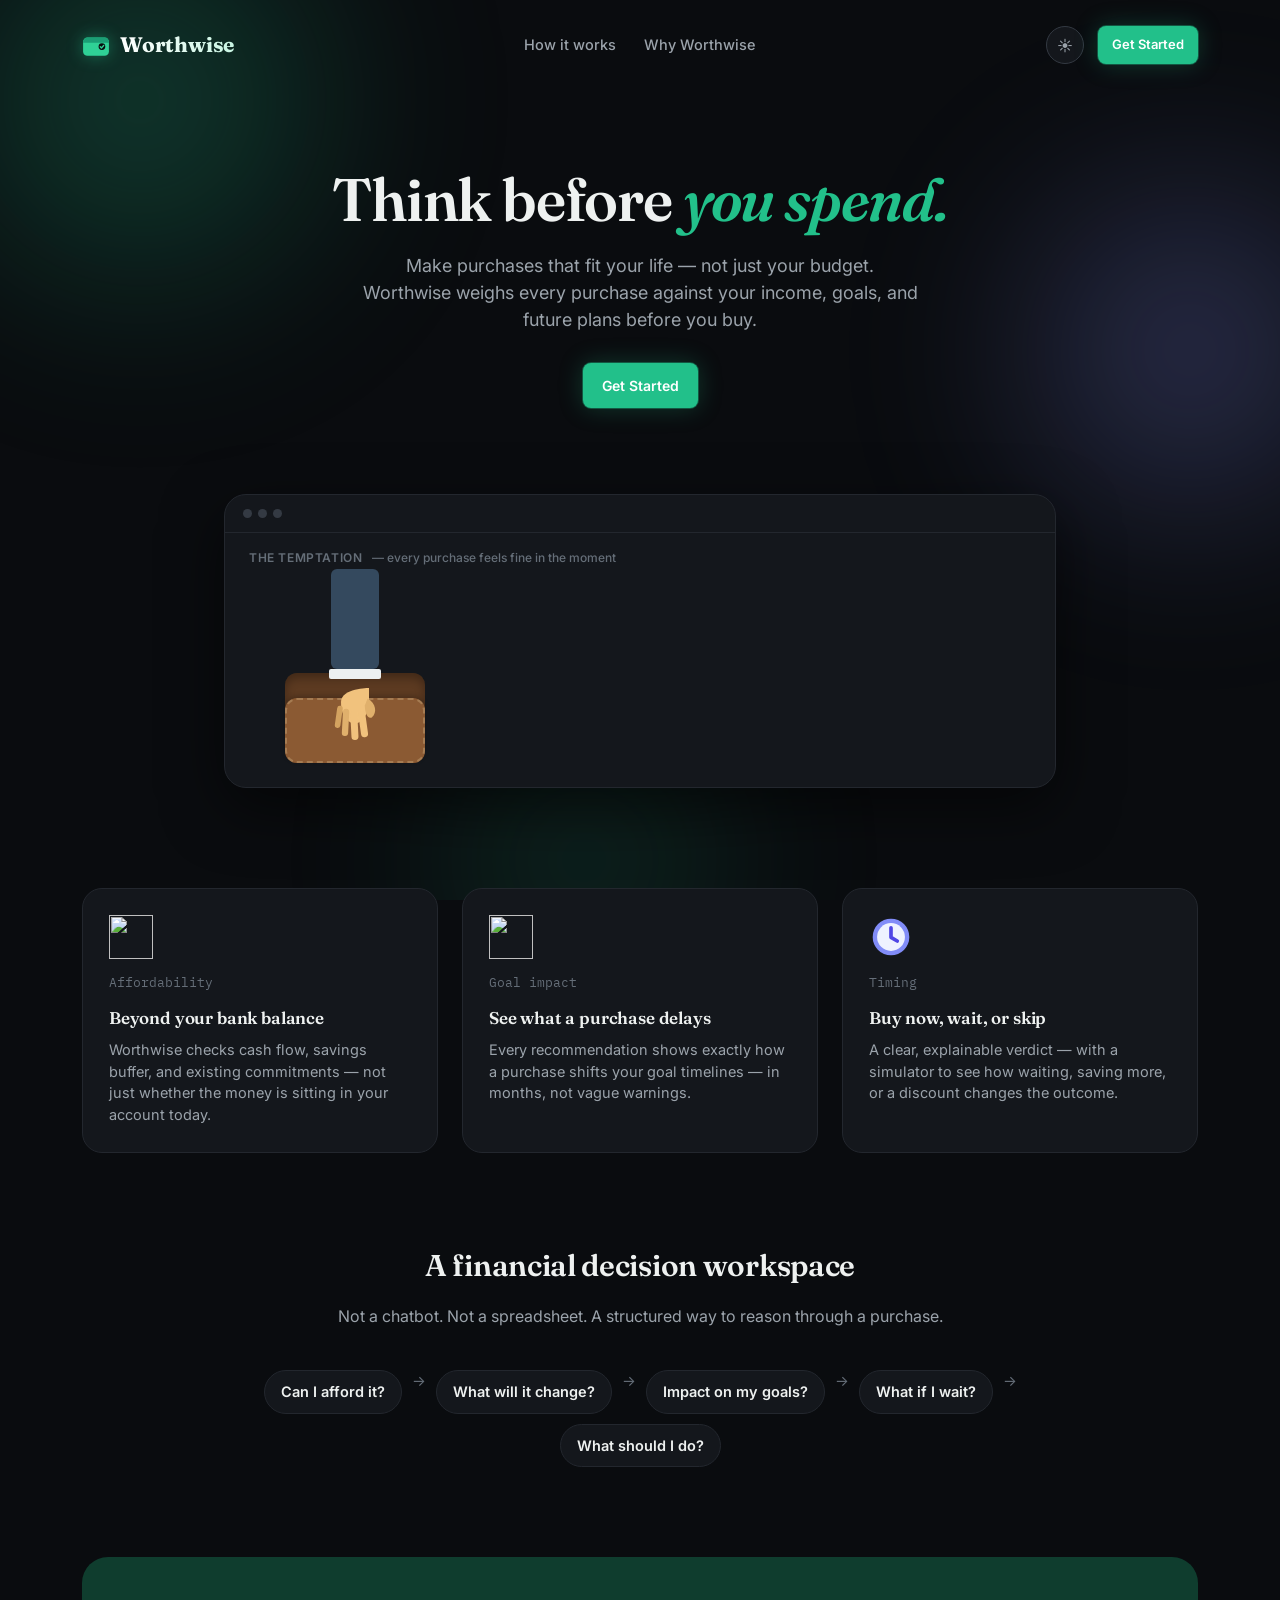
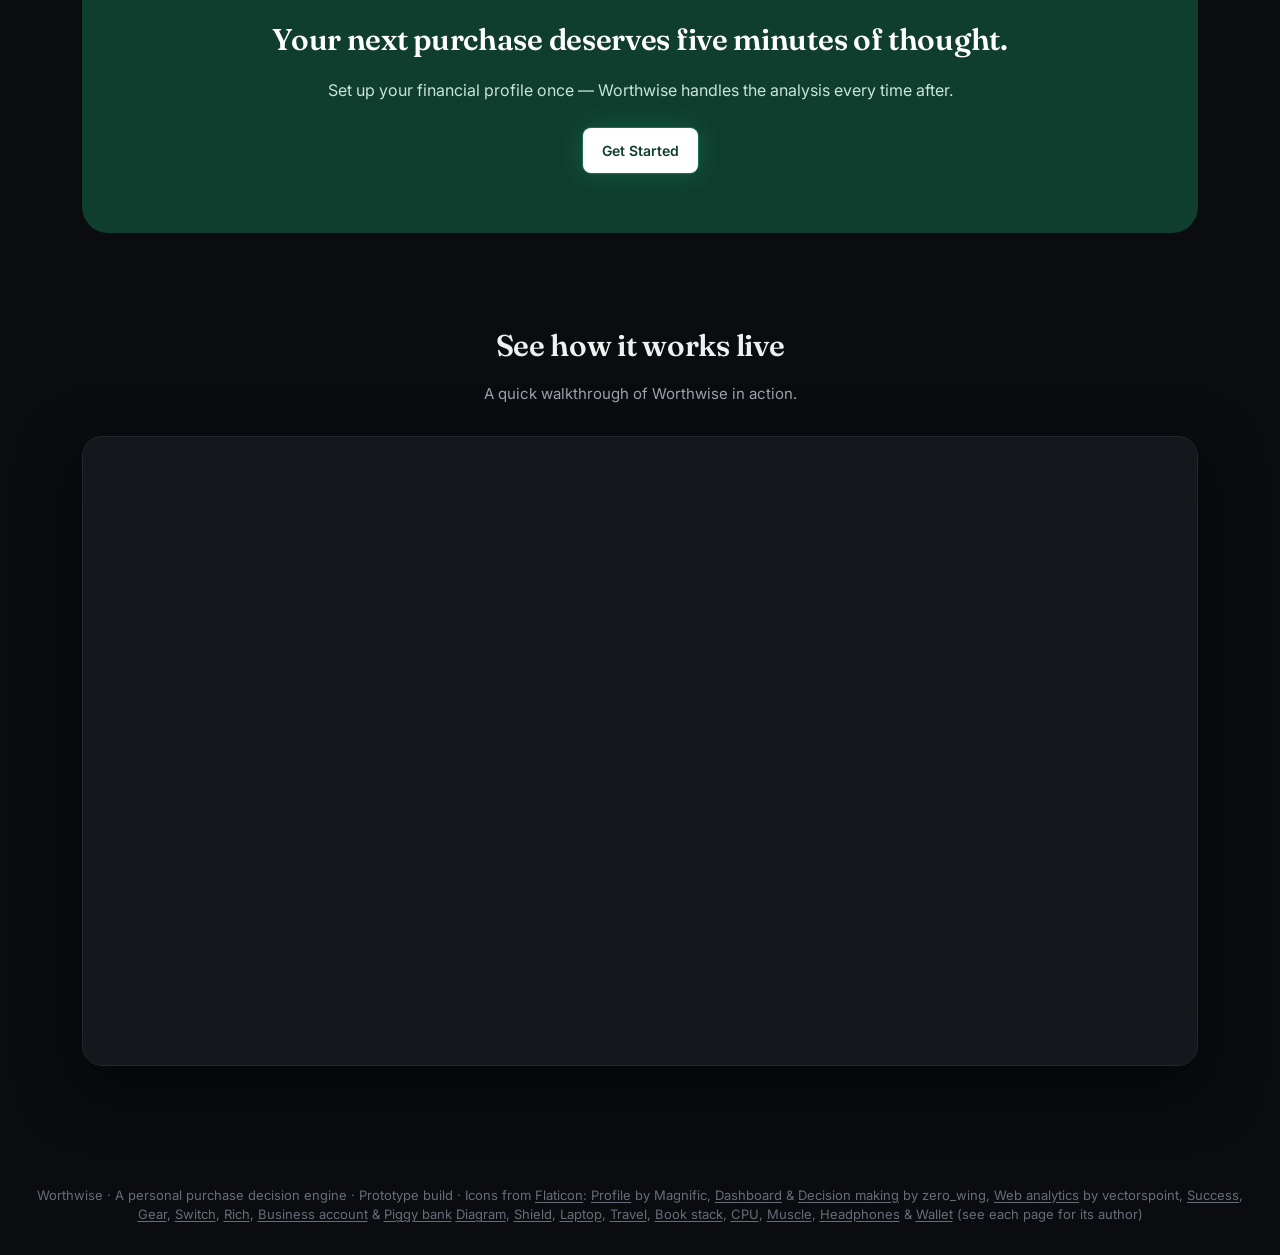
==== commit ec39434b: "added" ====
--- a/src/main/resources/static/index.html
+++ b/src/main/resources/static/index.html
@@ -45,7 +45,7 @@
 </div>
 
 <section class="hero fade-up">
-  <div class="eyebrow">Personal Purchase Decision Engine</div>
+  <div class="eyebrow"></div>
   <h1>Think before <em>you spend.</em></h1>
   <p class="lead">Make purchases that fit your life — not just your budget. Worthwise weighs every purchase against your income, goals, and future plans before you buy.</p>
   <div class="hero-ctas">
